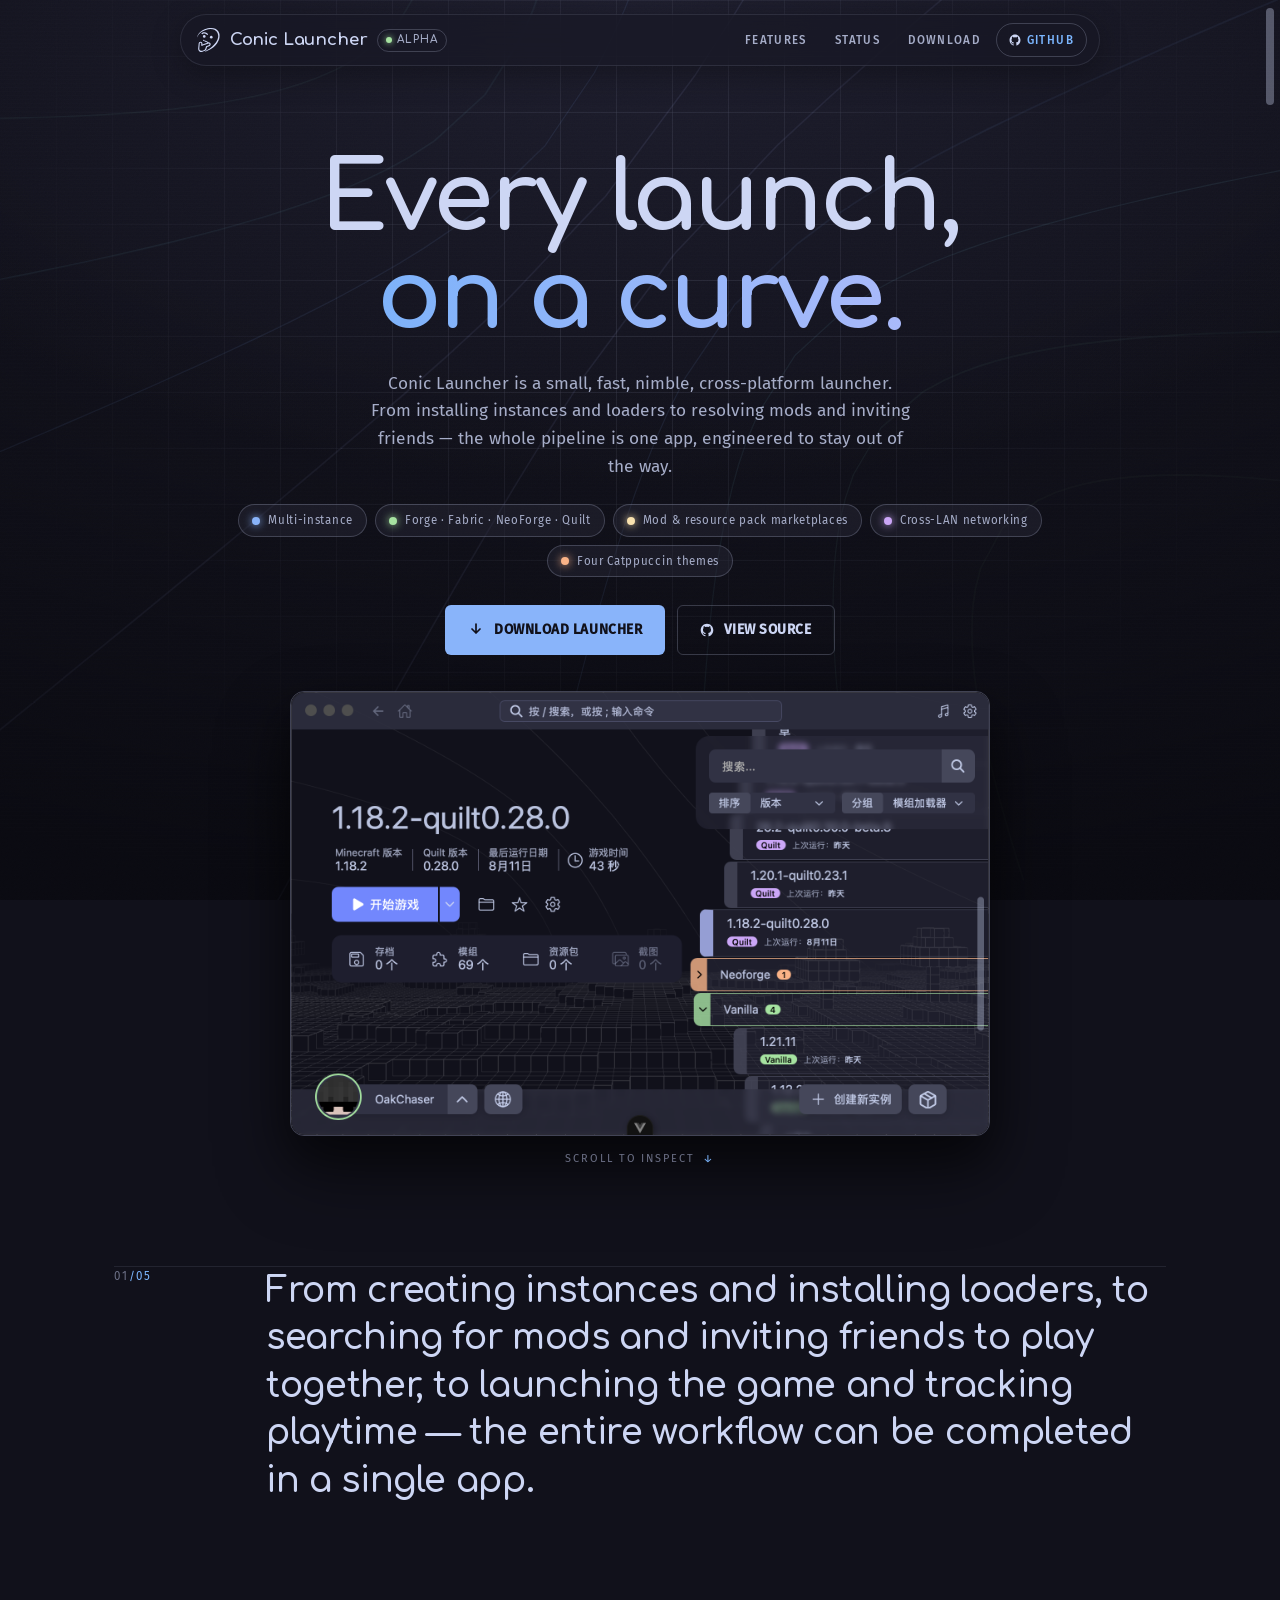
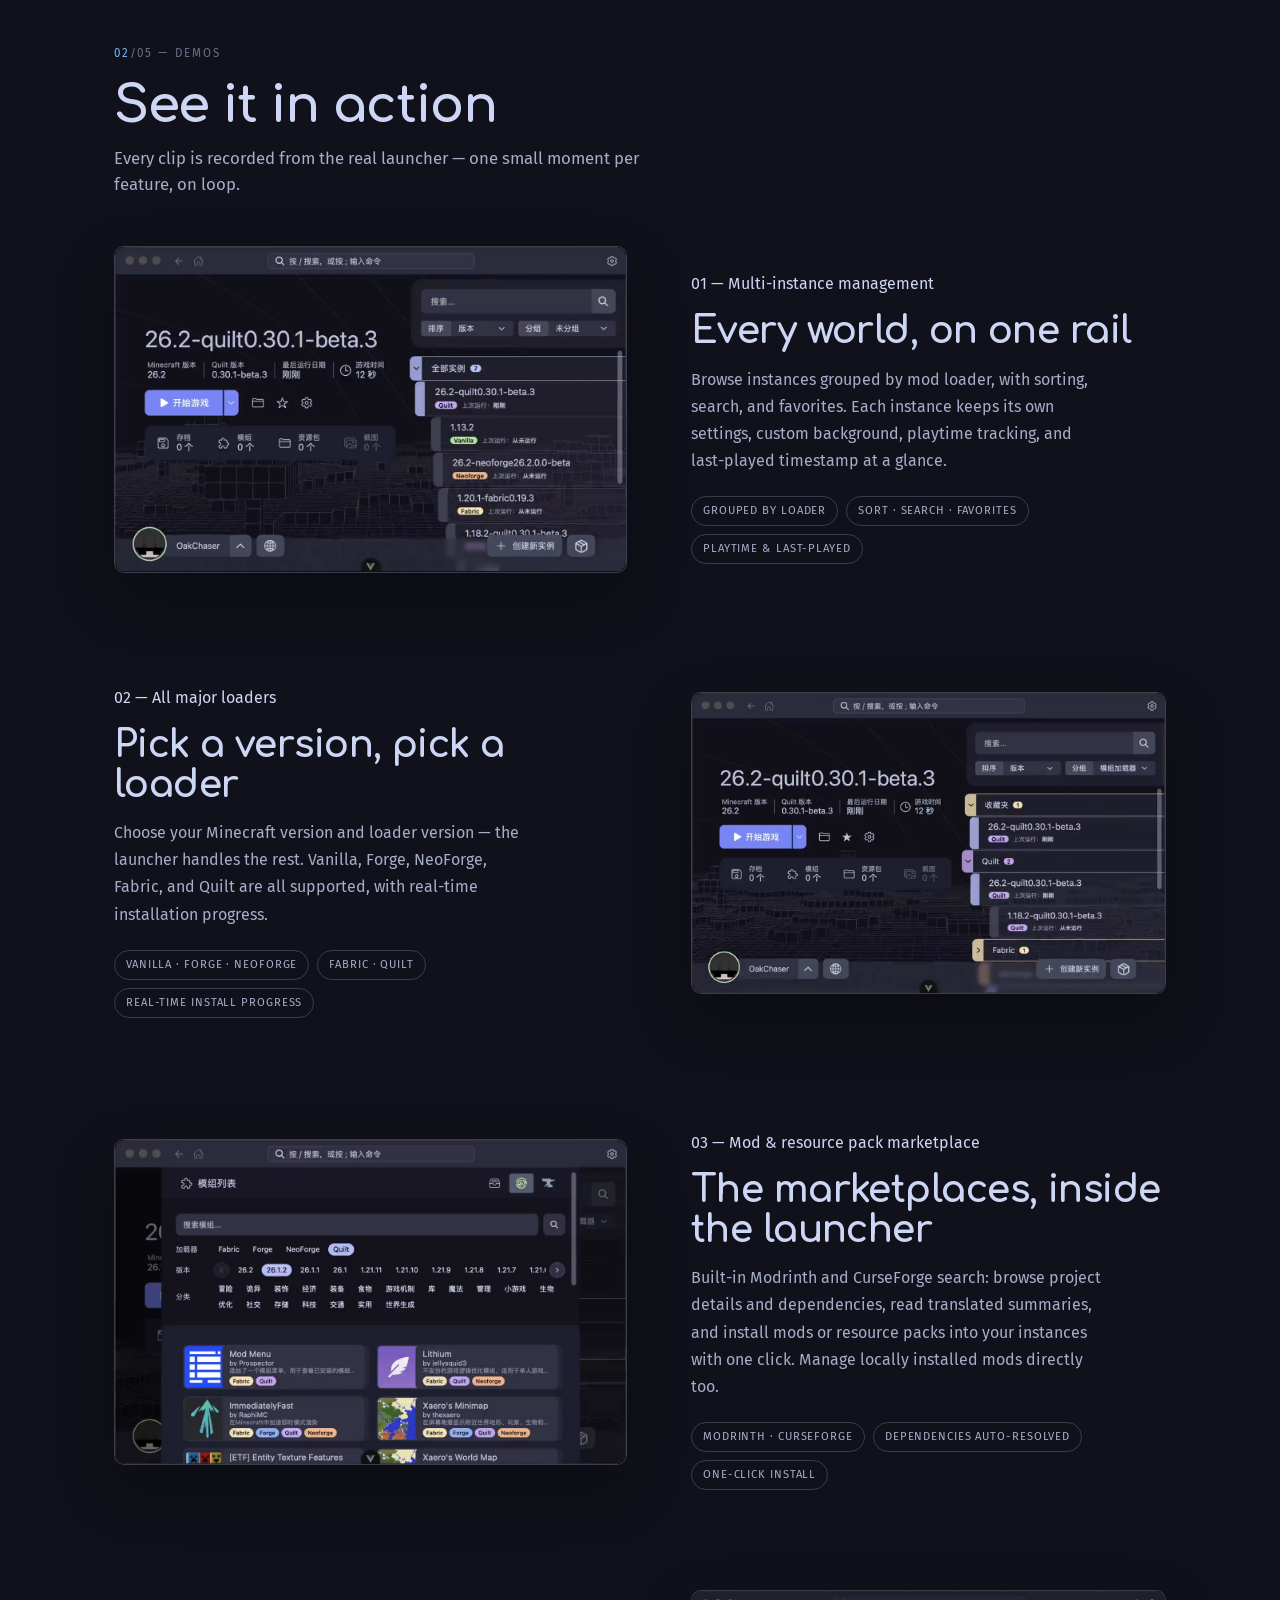
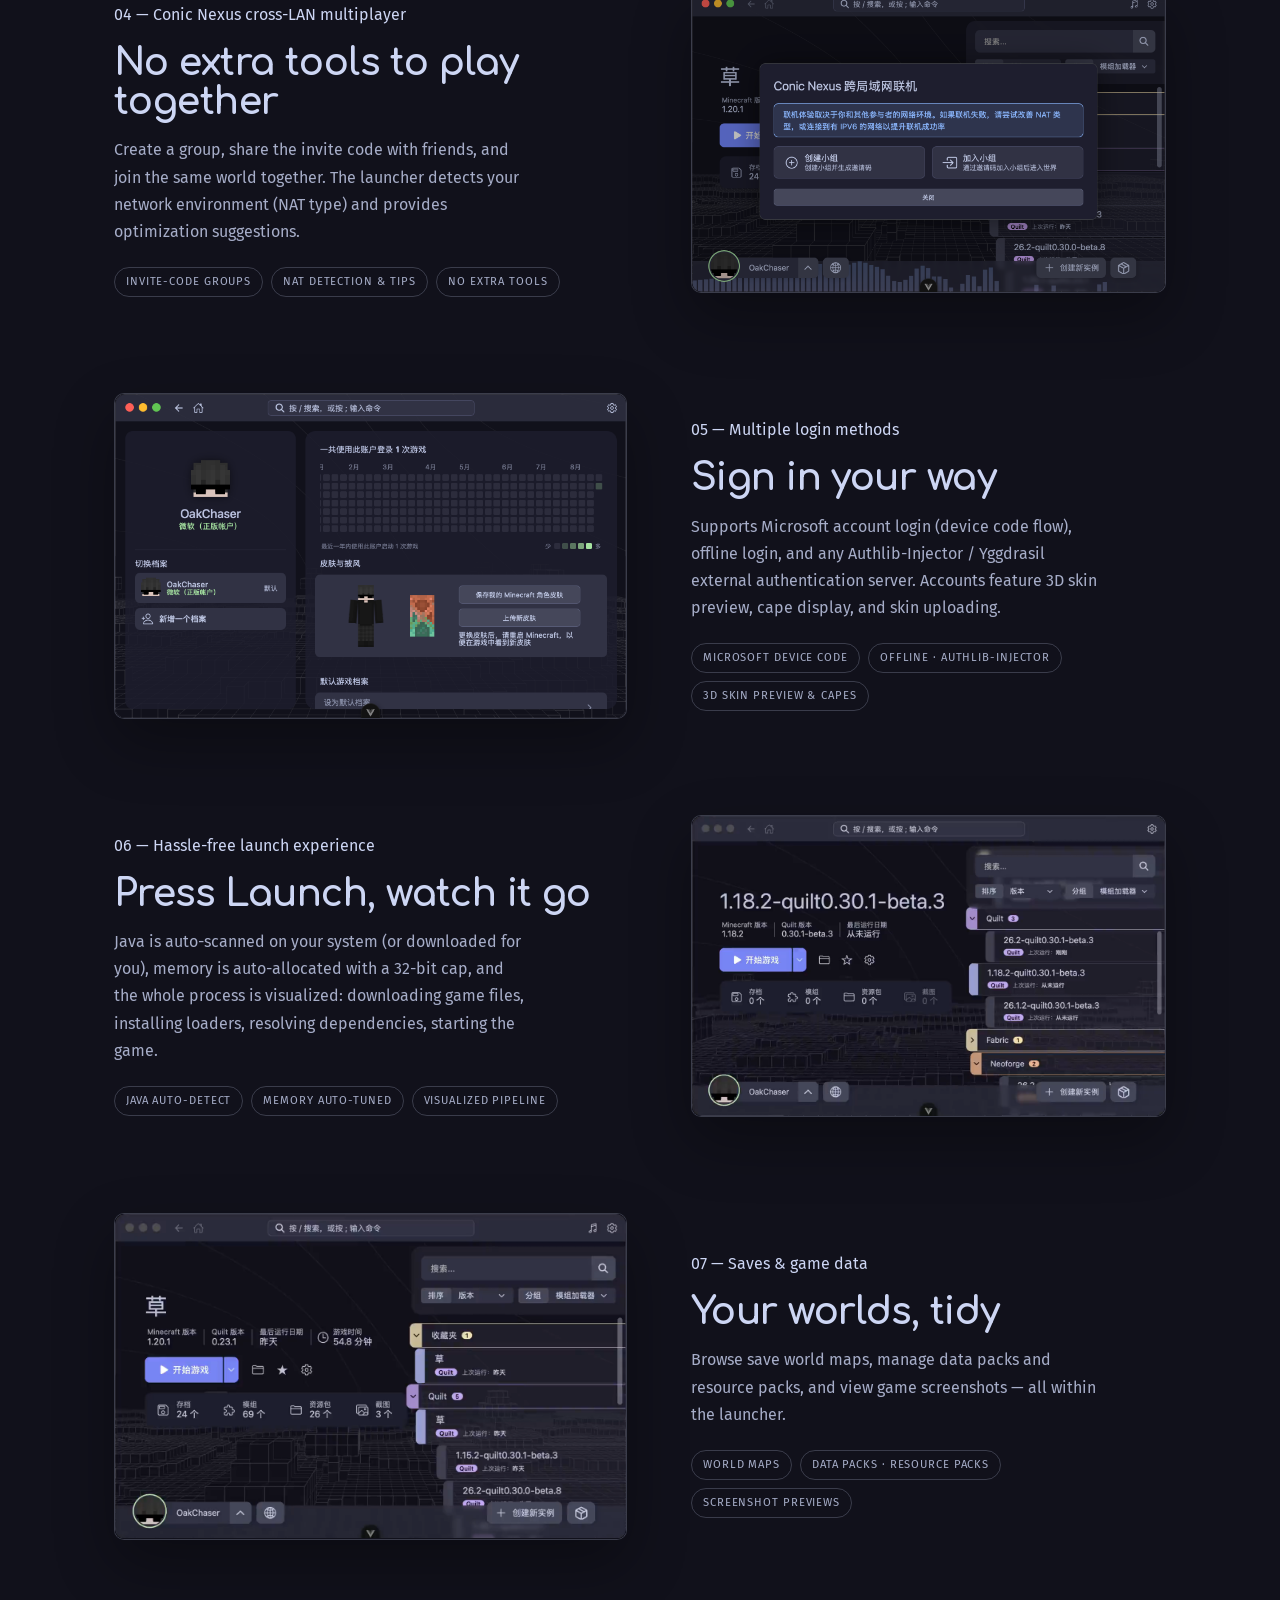
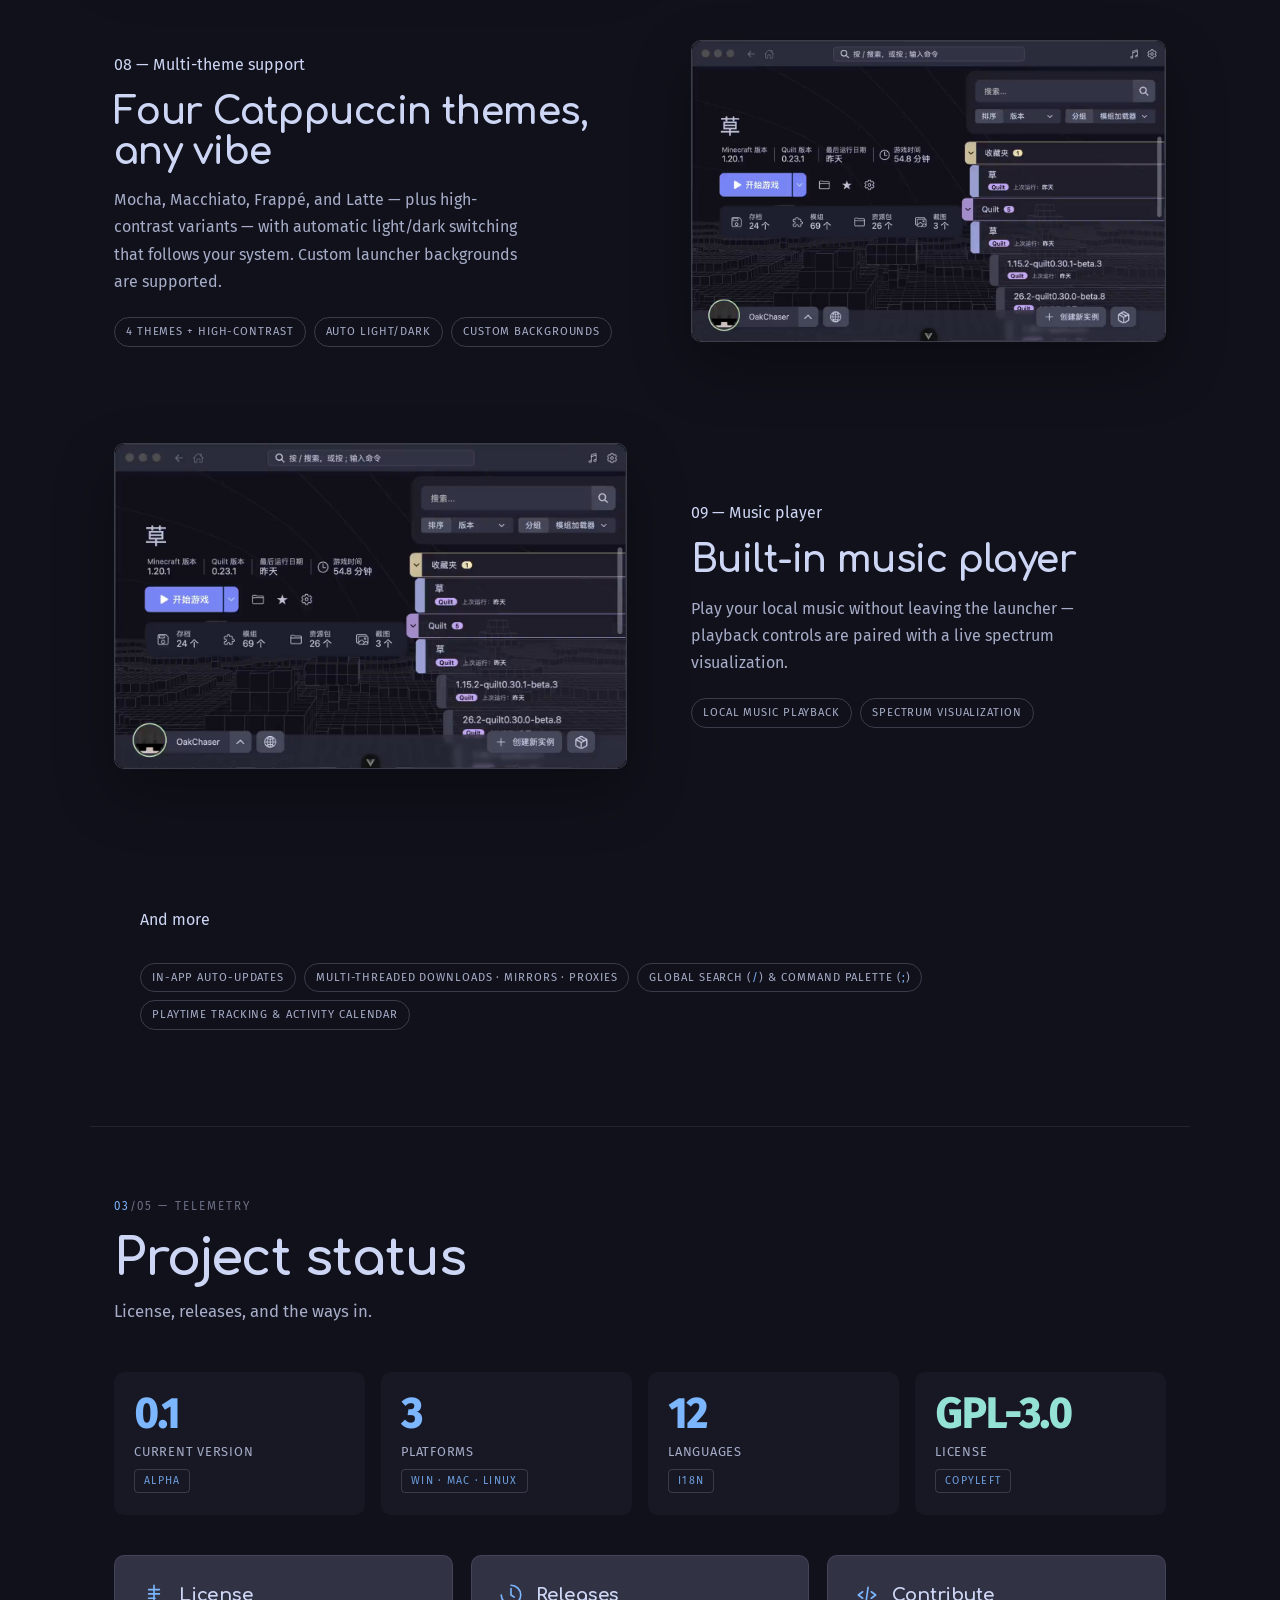
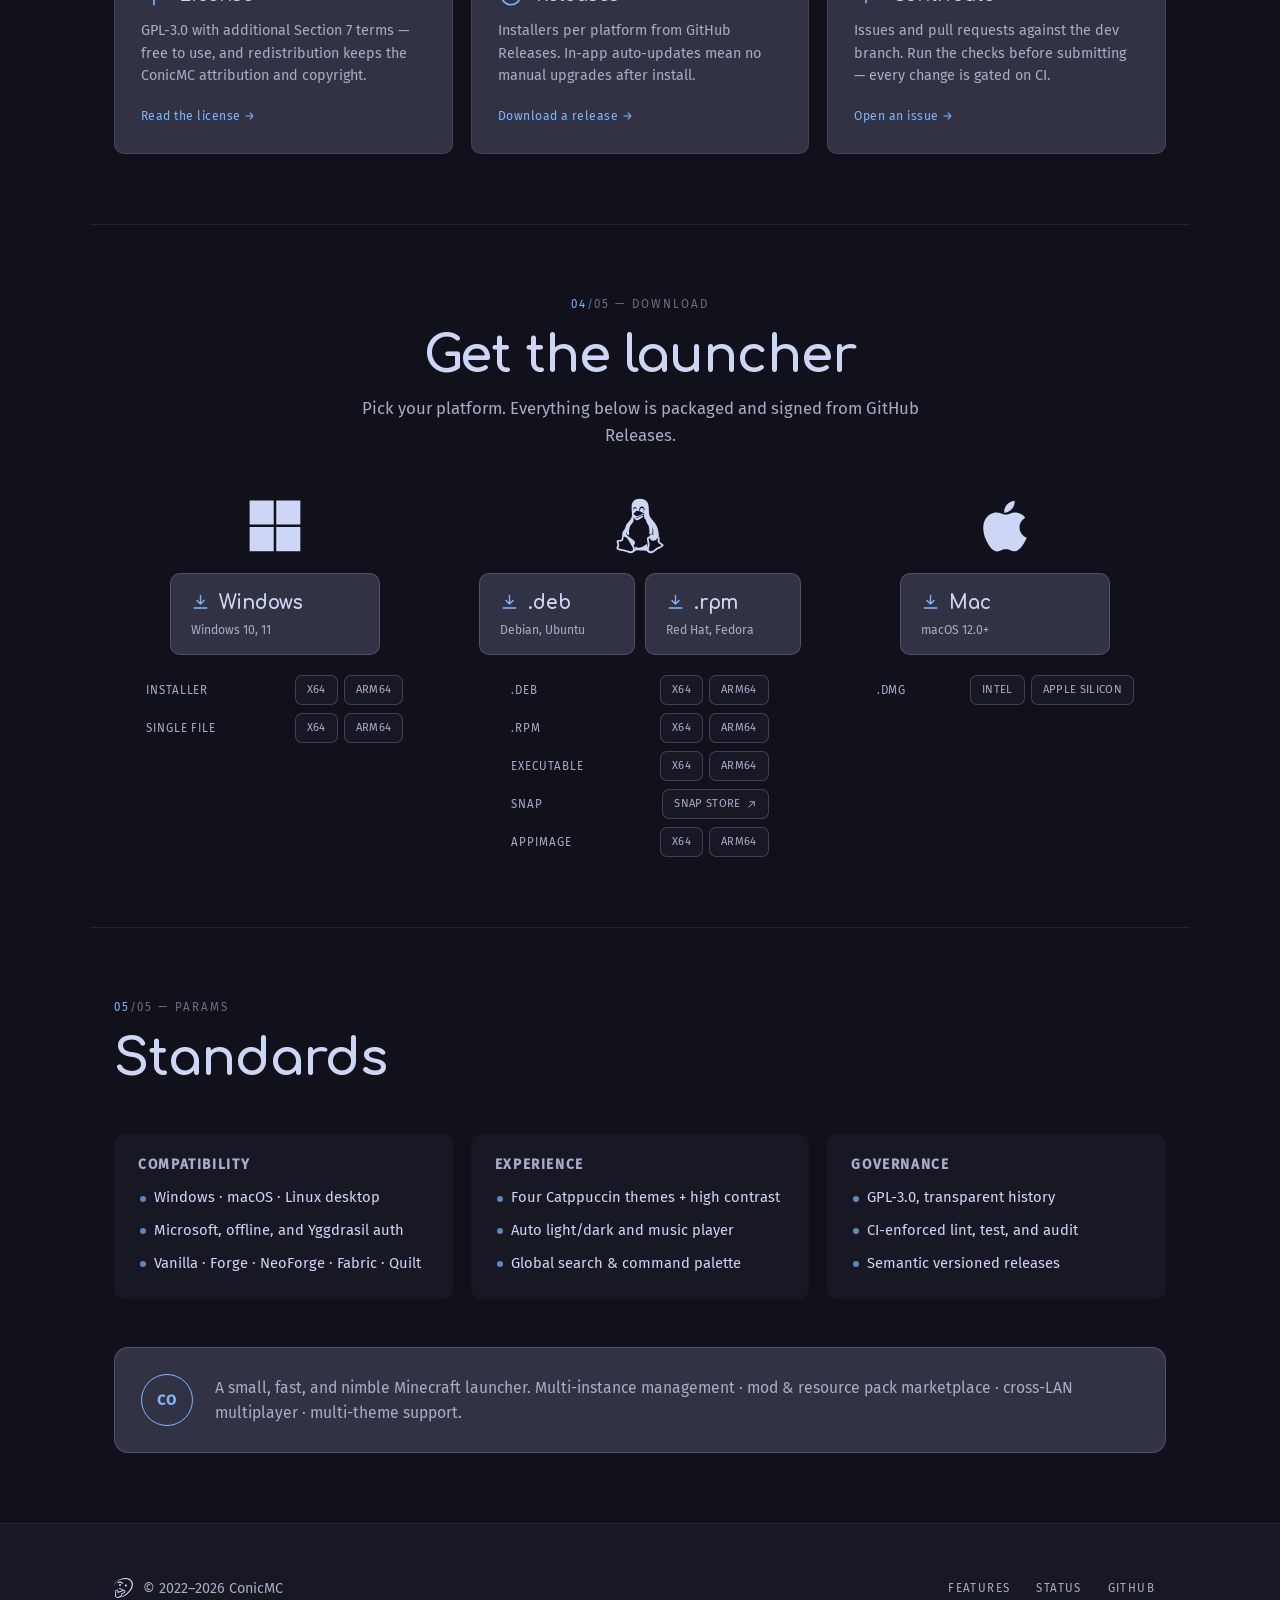
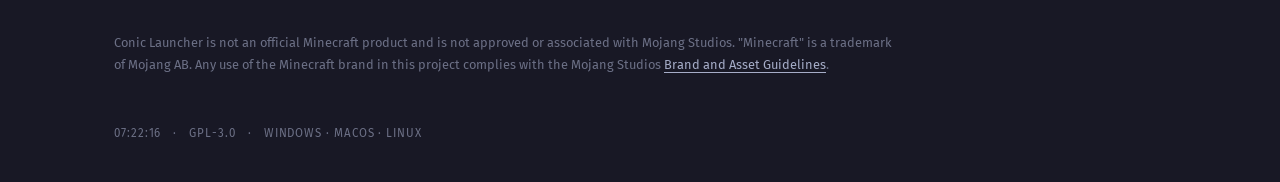
==== index.html @ afd96f7d "feat: mirror launcher releases flat with checksums and redirects - Sync all latest-release assets (i" ====
<!DOCTYPE html>
<html lang="en">
<head>
  <meta charset="UTF-8" />
  <meta name="viewport" content="width=device-width, initial-scale=1.0" />
  <title>Conic Launcher — A small, fast, nimble Minecraft launcher</title>
  <meta name="description" content="Conic Launcher is a small, fast, nimble, cross-platform Minecraft launcher. Multi-instance library, built-in mod &amp; resource pack marketplaces, cross-LAN multiplayer, and a zero-drama launch pipeline." />
  <meta name="theme-color" content="#11111b" />
  <meta name="color-scheme" content="dark light" />

  <meta property="og:title" content="Conic Launcher" />
  <meta property="og:description" content="A small, fast, nimble Minecraft launcher. Multi-instance library, mod marketplaces, cross-LAN play." />
  <meta property="og:type" content="website" />

  <link rel="icon" type="image/svg+xml" href="assets/favicon.ico" />

  <!-- Preload below-the-fold critical display font (above the fold) -->
  <link rel="preload" href="fonts/Comfortaa-Latin.woff2" as="font" type="font/woff2" crossorigin />
  <link rel="preload" href="fonts/FiraSans-Regular.woff2" as="font" type="font/woff2" crossorigin />

  <link rel="stylesheet" href="styles.css" />
  <script defer src="assets/vendor/lenis.min.js"></script>
  <script defer src="main.js"></script>
</head>
<body>
  <!-- Custom scrollbar (Lenis, mirrors kindred ScrollView) -->
  <div class="vscrollbar" aria-hidden="true">
    <div class="vscrollbar-thumb"></div>
  </div>

  <a class="skip-link" href="#main">Skip to content</a>

  <!-- Ambient technical backdrop -->
  <div class="backdrop" aria-hidden="true">
    <div class="backdrop-grid"></div>
    <div class="backdrop-scan"></div>
    <svg class="backdrop-hyperbolas" viewBox="0 0 1200 800" preserveAspectRatio="xMidYMid slice" aria-hidden="true">
      <g class="conic conic-1"></g>
      <g class="conic conic-2"></g>
      <g class="conic conic-3"></g>
      <g class="conic conic-4"></g>
      <g class="conic conic-5"></g>
      <g class="conic conic-6"></g>
    </svg>
    <div class="noise"></div>
    <div class="backdrop-vignette"></div>
  </div>

  <!-- Navigation -->
  <header class="site-head reveal">
    <nav class="navbar" aria-label="Primary">
      <a class="brand" href="#top">
<svg class="brand-mark" viewBox="0 0 840.793 886.371" aria-hidden="true"><svg id="_图层_2" data-name="图层 2" xmlns="http://www.w3.org/2000/svg" viewBox="0 0 840.793 886.371">
  <path d="M268.528,872.284c76.345-17.011,286.141-67.728,469.425-303.455,152.996-211.249,89.986-365.471,89.986-365.471,0,0-62.719-265.855-429.162-189.618C50.4,91.095,0,348.307,0,348.307c0,0,64.789-195.439,322.099-278.197,257.309-82.758,372.231,31.441,372.231,31.441,0,0,150.087,110.334,63.353,322.831-115.158,280.677-489.155,447.902-489.155,447.902Z"/>
  <circle cx="526.968" cy="337.312" r="48.264"/>
  <circle cx="268.055" cy="310.623" r="48.264"/>
  <path d="M43.911,772.574c1.057-12.2,14.586-168.306,17.281-200.694,2.4-28.84,25.339-67.28,70.933-67.173,58.794.138,68.05,55.942,68.05,71.943s-.587,31.423-.587,31.423l185.016-65.436s-150.979-67.083-155.772-69.2c-4.798-2.119-11.144-9.841-8.508-20.802,2.339-9.728,15.391-18.219,25.591-13.69,10.2,4.529,210.033,92.289,219.081,96.282s39.127,22.404,39.478,64.16c.272,32.421-13.075,52.452-33.232,61.403-15.201,6.75-73.553,32.366-93.016,40.908-4.054,1.779-7.157,5.19-8.552,9.391l-24.446,73.603c-10.708,37.918-31.552,48.843-50.38,58.777-18.828,9.934-84.685,33.129-101.339,39.088-8.132,2.91-68.621,15.056-110.894-27.796s-38.886-79.987-38.703-82.187ZM101.514,573.417c-.464,5.446-15.946,190.053-15.946,190.053,0,0-3.984,37.72,26.302,62.422,24.924,20.328,61.015,20.517,77.833,14.849,11.872-4.002,57.166-21.691,77.24-29.271,18.563-7.009,33.483-22.54,43.339-54.027,15.422-49.271,23.125-72.15,23.125-72.15,0,0,1.387-10.637,16.65-16.65,15.262-6.012,86.393-37.352,95.012-41.235,13.397-6.036,23.77-20.953,15.026-38.528-4.201-8.444-14.66-24.605-37.85-16.289-16.047,5.754-232.579,83.595-240.914,86.644-13.956,5.107-24.865-1.802-24.652-10.368s1.5-60.409,1.841-72.974c.341-12.565-4.492-29.976-28.208-31.043-19.392-.872-27.746,16.233-28.798,28.566Z"/>
  <path d="M170.513,192.267c4.225-6.063,36.203-36.656,106.2-33.273s114.836,50.914,123.359,59.49c4.206,4.232,9.438,17.014.288,29.458-10.435,14.192-28.696,11.053-35.168,4.631-6.802-6.75-39.529-44.108-86.632-45.992-47.103-1.884-74.533,17.62-81.331,21.353-3.905,2.144-17.229,3.868-24.18-3.768-9.865-10.838-9.961-21.878-2.537-31.9Z"/></svg>
        <span class="brand-word"><b>Conic</b> Launcher</span>
        <span class="brand-state"><i></i>alpha</span>
      </a>
      <div class="nav-links" id="nav-links">
        <a href="#features">Features</a>
        <a href="#status">Status</a>
        <a href="#download">Download</a>
        <a href="https://github.com/conic-apps/launcher" target="_blank" rel="noopener" class="nav-gh"><span class="gh-mark" aria-hidden="true"></span>GitHub</a>
      </div>
      <button class="nav-toggle" aria-label="Open menu" aria-expanded="false" aria-controls="nav-links">
        <span></span><span></span>
      </button>
    </nav>
  </header>

  <main id="main">
    <!-- ============ HERO ============ -->
    <section class="hero" id="top">
      <div class="hero-inner">
        <h1 class="hero-title reveal d2">
          <span class="hero-line">Every launch,</span>
          <span class="hero-line hero-em">on a curve.</span>
        </h1>

        <p class="hero-desc reveal d3">
          Conic Launcher is a small, fast, nimble, cross-platform launcher.
          From installing instances and loaders to resolving mods and inviting
          friends — the whole pipeline is one app, engineered to stay out of
          the way.
        </p>

        <div class="hero-badges reveal d3" aria-label="Capabilities">
          <span class="pill">Multi-instance</span>
          <span class="pill">Forge · Fabric · NeoForge · Quilt</span>
          <span class="pill">Mod &amp; resource pack marketplaces</span>
          <span class="pill">Cross-LAN networking</span>
          <span class="pill">Four Catppuccin themes</span>
        </div>

        <div class="hero-cta reveal d4">
          <a class="btn btn-primary" href="#download">
            <svg viewBox="0 0 16 16" aria-hidden="true"><path d="M8 2v9m0 0 4-4m-4 4L4 7" fill="none" stroke="currentColor" stroke-width="1.7" stroke-linecap="round" stroke-linejoin="round"/></svg>
            Download Launcher
          </a>
          <a class="btn btn-secondary" href="https://github.com/conic-apps/launcher" target="_blank" rel="noopener">
            <span class="gh-mark" aria-hidden="true"></span>
            View Source
          </a>
        </div>

        <div class="hero-card reveal d4">
          <img class="hero-shot" src="assets/media/themes/mocha.png"
               alt="Conic Launcher homepage — Mocha theme"
               loading="lazy" decoding="async" />
        </div>
        <a class="hero-scroll mono" href="#features">
          Scroll to inspect <span>↓</span>
        </a>
      </div>
    </section>

    <!-- ============ MANIFESTO THESIS ============ -->
    <section class="thesis">
      <div class="rule reveal"></div>
      <div class="thesis-grid">
        <p class="seq mono reveal">01<span>/05</span></p>
        <p class="thesis-text reveal d1">
          From creating instances and installing loaders, to searching for
          mods and inviting friends to play together, to launching the game
          and tracking playtime — the entire workflow can be completed in a
          single app.
        </p>
      </div>
    </section>

    <!-- ============ FEATURES / SHOWCASE ============ -->
    <section class="showcase chapter" id="features">
      <header class="chapter-head reveal">
        <p class="seq mono"><span>02</span>/05 — Demos</p>
        <h2 class="chapter-title">See it in action</h2>
        <p class="chapter-sub">Every clip is recorded from the real launcher — one small moment per feature, on loop.</p>
      </header>

      <div class="demo">
        <div class="demo-media reveal">
          <div class="demo-frame">
            <video src="assets/media/demo/instances.mp4" poster="assets/media/demo/instances-poster.png" muted loop playsinline autoplay preload="none" tabindex="-1"></video>
          </div>
        </div>
        <div class="demo-copy reveal d1">
          <p class="card-seq mono">01 — Multi-instance management</p>
          <h3>Every world, on one rail</h3>
          <p>Browse instances grouped by mod loader, with sorting, search, and favorites. Each instance keeps its own settings, custom background, playtime tracking, and last-played timestamp at a glance.</p>
          <ul class="demo-chips">
            <li>Grouped by loader</li>
            <li>Sort · Search · Favorites</li>
            <li>Playtime &amp; last-played</li>
          </ul>
        </div>
      </div>

      <div class="demo flip">
        <div class="demo-media reveal">
          <div class="demo-frame">
            <video src="assets/media/demo/loaders.mp4" poster="assets/media/demo/loaders-poster.png" muted loop playsinline autoplay preload="none" tabindex="-1"></video>
          </div>
        </div>
        <div class="demo-copy reveal d1">
          <p class="card-seq mono">02 — All major loaders</p>
          <h3>Pick a version, pick a loader</h3>
          <p>Choose your Minecraft version and loader version — the launcher handles the rest. Vanilla, Forge, NeoForge, Fabric, and Quilt are all supported, with real-time installation progress.</p>
          <ul class="demo-chips">
            <li>Vanilla · Forge · NeoForge</li>
            <li>Fabric · Quilt</li>
            <li>Real-time install progress</li>
          </ul>
        </div>
      </div>

      <div class="demo">
        <div class="demo-media reveal">
          <div class="demo-frame">
            <video src="assets/media/demo/marketplace.mp4" poster="assets/media/demo/marketplace-poster.png" muted loop playsinline autoplay preload="none" tabindex="-1"></video>
          </div>
        </div>
        <div class="demo-copy reveal d1">
          <p class="card-seq mono">03 — Mod &amp; resource pack marketplace</p>
          <h3>The marketplaces, inside the launcher</h3>
          <p>Built-in Modrinth and CurseForge search: browse project details and dependencies, read translated summaries, and install mods or resource packs into your instances with one click. Manage locally installed mods directly too.</p>
          <ul class="demo-chips">
            <li>Modrinth · CurseForge</li>
            <li>Dependencies auto-resolved</li>
            <li>One-click install</li>
          </ul>
        </div>
      </div>

      <div class="demo flip">
        <div class="demo-media reveal">
          <div class="demo-frame">
            <img class="demo-shot" src="assets/media/demo/nexus.png" alt="Conic Nexus — cross-LAN multiplayer with invite codes and NAT detection" width="840" height="533" loading="lazy" decoding="async" />
          </div>
        </div>
        <div class="demo-copy reveal d1">
          <p class="card-seq mono">04 — Conic Nexus cross-LAN multiplayer</p>
          <h3>No extra tools to play together</h3>
          <p>Create a group, share the invite code with friends, and join the same world together. The launcher detects your network environment (NAT type) and provides optimization suggestions.</p>
          <ul class="demo-chips">
            <li>Invite-code groups</li>
            <li>NAT detection &amp; tips</li>
            <li>No extra tools</li>
          </ul>
        </div>
      </div>

      <div class="demo">
        <div class="demo-media reveal">
          <div class="demo-frame">
            <img class="demo-shot" src="assets/media/demo/accounts.png" alt="Multiple login methods — Microsoft, offline, and Authlib-injector with 3D skin preview" width="840" height="533" loading="lazy" decoding="async" />
          </div>
        </div>
        <div class="demo-copy reveal d1">
          <p class="card-seq mono">05 — Multiple login methods</p>
          <h3>Sign in your way</h3>
          <p>Supports Microsoft account login (device code flow), offline login, and any Authlib-Injector / Yggdrasil external authentication server. Accounts feature 3D skin preview, cape display, and skin uploading.</p>
          <ul class="demo-chips">
            <li>Microsoft device code</li>
            <li>Offline · Authlib-Injector</li>
            <li>3D skin preview &amp; capes</li>
          </ul>
        </div>
      </div>

      <div class="demo flip">
        <div class="demo-media reveal">
          <div class="demo-frame">
            <video src="assets/media/demo/launch.mp4" poster="assets/media/demo/launch-poster.png" muted loop playsinline autoplay preload="none" tabindex="-1"></video>
          </div>
        </div>
        <div class="demo-copy reveal d1">
          <p class="card-seq mono">06 — Hassle-free launch experience</p>
          <h3>Press Launch, watch it go</h3>
          <p>Java is auto-scanned on your system (or downloaded for you), memory is auto-allocated with a 32-bit cap, and the whole process is visualized: downloading game files, installing loaders, resolving dependencies, starting the game.</p>
          <ul class="demo-chips">
            <li>Java auto-detect</li>
            <li>Memory auto-tuned</li>
            <li>Visualized pipeline</li>
          </ul>
        </div>
      </div>

      <div class="demo">
        <div class="demo-media reveal">
          <div class="demo-frame">
            <video src="assets/media/demo/saves.mp4" poster="assets/media/demo/saves-poster.png" muted loop playsinline autoplay preload="none" tabindex="-1"></video>
          </div>
        </div>
        <div class="demo-copy reveal d1">
          <p class="card-seq mono">07 — Saves &amp; game data</p>
          <h3>Your worlds, tidy</h3>
          <p>Browse save world maps, manage data packs and resource packs, and view game screenshots — all within the launcher.</p>
          <ul class="demo-chips">
            <li>World maps</li>
            <li>Data packs · resource packs</li>
            <li>Screenshot previews</li>
          </ul>
        </div>
      </div>

      <div class="demo flip">
        <div class="demo-media reveal">
          <div class="demo-frame">
            <video src="assets/media/demo/themes.mp4" poster="assets/media/demo/themes-poster.png" muted loop playsinline autoplay preload="none" tabindex="-1"></video>
          </div>
        </div>
        <div class="demo-copy reveal d1">
          <p class="card-seq mono">08 — Multi-theme support</p>
          <h3>Four Catppuccin themes, any vibe</h3>
          <p>Mocha, Macchiato, Frappé, and Latte — plus high-contrast variants — with automatic light/dark switching that follows your system. Custom launcher backgrounds are supported.</p>
          <ul class="demo-chips">
            <li>4 themes + high-contrast</li>
            <li>Auto light/dark</li>
            <li>Custom backgrounds</li>
          </ul>
        </div>
      </div>

      <div class="demo">
        <div class="demo-media reveal">
          <div class="demo-frame">
            <video src="assets/media/demo/music.mp4" poster="assets/media/demo/music-poster.png" muted loop playsinline autoplay preload="none" tabindex="-1"></video>
          </div>
        </div>
        <div class="demo-copy reveal d1">
          <p class="card-seq mono">09 — Music player</p>
          <h3>Built-in music player</h3>
          <p>Play your local music without leaving the launcher — playback controls are paired with a live spectrum visualization.</p>
          <ul class="demo-chips">
            <li>Local music playback</li>
            <li>Spectrum visualization</li>
          </ul>
        </div>
      </div>

      <div class="demo-more reveal">
        <p class="card-seq mono">And more</p>
        <ul class="demo-chips">
          <li>In-app auto-updates</li>
          <li>Multi-threaded downloads · mirrors · proxies</li>
          <li>Global search (<code>/</code>) &amp; command palette (<code>;</code>)</li>
          <li>Playtime tracking &amp; activity calendar</li>
        </ul>
      </div>
    </section>

    <!-- ============ PROJECT STATUS ============ -->
    <section class="status chapter" id="status">
      <header class="chapter-head reveal">
        <p class="seq mono"><span>03</span>/05 — Telemetry</p>
        <h2 class="chapter-title">Project status</h2>
        <p class="chapter-sub">License, releases, and the ways in.</p>
      </header>

      <div class="metric-row reveal">
        <div class="metric">
          <span class="metric-num mono" data-count="0.1" data-decimals="1">0.0</span>
          <span class="metric-label">current version</span>
          <span class="tag">alpha</span>
        </div>
        <div class="metric">
          <span class="metric-num mono" data-count="3">0</span>
          <span class="metric-label">platforms</span>
          <span class="tag">win · mac · linux</span>
        </div>
        <div class="metric">
          <span class="metric-num mono" data-count="12">0</span>
          <span class="metric-label">languages</span>
          <span class="tag">i18n</span>
        </div>
        <div class="metric">
          <span class="metric-num mono"><span class="gpl">GPL-3.0</span></span>
          <span class="metric-label">license</span>
          <span class="tag">copyleft</span>
        </div>
      </div>

      <div class="status-grid">
        <article class="status-card reveal">
          <div class="card-top">
            <svg class="icon" viewBox="0 0 24 24" aria-hidden="true">
              <path d="M12 3v18M7 7h10M7 11h10M7 15h6" fill="none" stroke="currentColor" stroke-width="1.5" stroke-linecap="round"/>
            </svg>
            <h3>License</h3>
          </div>
          <p>GPL-3.0 with additional Section 7 terms — free to use, and redistribution keeps the ConicMC attribution and copyright.</p>
          <a class="text-link" href="https://github.com/conic-apps/launcher/blob/dev/LICENSE" target="_blank" rel="noopener">Read the license <span>→</span></a>
        </article>

        <article class="status-card reveal">
          <div class="card-top">
            <svg class="icon" viewBox="0 0 24 24" aria-hidden="true">
              <path d="M3 12a9 9 0 1 0 9-9" fill="none" stroke="currentColor" stroke-width="1.5" stroke-linecap="round"/>
              <path d="M12 6v6l3 2" fill="none" stroke="currentColor" stroke-width="1.5" stroke-linecap="round"/>
            </svg>
            <h3>Releases</h3>
          </div>
          <p>Installers per platform from GitHub Releases. In-app auto-updates mean no manual upgrades after install.</p>
          <a class="text-link" href="https://github.com/conic-apps/launcher/releases" target="_blank" rel="noopener">Download a release <span>→</span></a>
        </article>

        <article class="status-card reveal">
          <div class="card-top">
            <svg class="icon" viewBox="0 0 24 24" aria-hidden="true">
              <path d="M8 9l-4 3 4 3M16 9l4 3-4 3M13 5l-2 14" fill="none" stroke="currentColor" stroke-width="1.5" stroke-linecap="round" stroke-linejoin="round"/>
            </svg>
            <h3>Contribute</h3>
          </div>
          <p>Issues and pull requests against the <code>dev</code> branch. Run the checks before submitting — every change is gated on CI.</p>
          <a class="text-link" href="https://github.com/conic-apps/launcher/issues" target="_blank" rel="noopener">Open an issue <span>→</span></a>
        </article>
      </div>
    </section>

    <!-- ============ DOWNLOAD ============ -->
    <section class="download chapter" id="download">
      <header class="chapter-head chapter-head-center reveal">
        <p class="seq mono"><span>04</span>/05 — Download</p>
        <h2 class="chapter-title">Get the launcher</h2>
        <p class="chapter-sub">Pick your platform. Everything below is packaged and signed from GitHub Releases.</p>
      </header>

      <div class="download-grid reveal">

        <!-- Windows -->
        <div class="dl-col">
          <div class="dl-icon dl-icon--microsoft" aria-hidden="true">
            <img src="assets/download/logo-microsoft.svg" alt="" width="512" height="512" loading="lazy" decoding="async" />
          </div>
          <a class="dl-big dl-big-windows" href="https://dl.conicmc.app/latest?os=windows&arch=x64&kind=setup" target="_blank" rel="noopener">
            <span class="dl-big-l1">
              <svg viewBox="0 0 24 24" aria-hidden="true"><path d="M12 3v11m0 0 4.5-4.5M12 14 7.5 9.5M4 19h16" fill="none" stroke="currentColor" stroke-width="1.7" stroke-linecap="round" stroke-linejoin="round"/></svg>
              Windows
            </span>
            <span class="dl-big-l2">Windows 10, 11</span>
          </a>
          <div class="dl-rows">
            <div class="dl-row"><span>Installer</span><span class="dl-chips">
              <a class="dl-chip" href="https://dl.conicmc.app/latest?os=windows&arch=x64&kind=setup" target="_blank" rel="noopener">x64</a>
              <a class="dl-chip" href="https://dl.conicmc.app/latest?os=windows&arch=arm64&kind=setup" target="_blank" rel="noopener">Arm64</a>
            </span></div>
            <div class="dl-row"><span>Single File</span><span class="dl-chips">
              <a class="dl-chip" href="https://dl.conicmc.app/latest?os=windows&arch=x64&kind=portable" target="_blank" rel="noopener">x64</a>
              <a class="dl-chip" href="https://dl.conicmc.app/latest?os=windows&arch=arm64&kind=portable" target="_blank" rel="noopener">Arm64</a>
            </span></div>
          </div>
        </div>

        <!-- Linux -->
        <div class="dl-col">
          <div class="dl-icon dl-icon--tux" aria-hidden="true">
            <img src="assets/download/logo-tux.svg" alt="" width="512" height="512" loading="lazy" decoding="async" />
          </div>
          <div class="dl-big-row">
            <a class="dl-big dl-big-linux" href="https://dl.conicmc.app/latest?os=linux&arch=x64&kind=deb" target="_blank" rel="noopener">
              <span class="dl-big-l1">
                <svg viewBox="0 0 24 24" aria-hidden="true"><path d="M12 3v11m0 0 4.5-4.5M12 14 7.5 9.5M4 19h16" fill="none" stroke="currentColor" stroke-width="1.7" stroke-linecap="round" stroke-linejoin="round"/></svg>
                .deb
              </span>
              <span class="dl-big-l2">Debian, Ubuntu</span>
            </a>
            <a class="dl-big dl-big-linux" href="https://dl.conicmc.app/latest?os=linux&arch=x64&kind=rpm" target="_blank" rel="noopener">
              <span class="dl-big-l1">
                <svg viewBox="0 0 24 24" aria-hidden="true"><path d="M12 3v11m0 0 4.5-4.5M12 14 7.5 9.5M4 19h16" fill="none" stroke="currentColor" stroke-width="1.7" stroke-linecap="round" stroke-linejoin="round"/></svg>
                .rpm
              </span>
              <span class="dl-big-l2">Red Hat, Fedora</span>
            </a>
          </div>
          <div class="dl-rows">
            <div class="dl-row"><span>.deb</span><span class="dl-chips">
              <a class="dl-chip" href="https://dl.conicmc.app/latest?os=linux&arch=x64&kind=deb" target="_blank" rel="noopener">x64</a>
              <a class="dl-chip" href="https://dl.conicmc.app/latest?os=linux&arch=arm64&kind=deb" target="_blank" rel="noopener">Arm64</a>
            </span></div>
            <div class="dl-row"><span>.rpm</span><span class="dl-chips">
              <a class="dl-chip" href="https://dl.conicmc.app/latest?os=linux&arch=x64&kind=rpm" target="_blank" rel="noopener">x64</a>
              <a class="dl-chip" href="https://dl.conicmc.app/latest?os=linux&arch=arm64&kind=rpm" target="_blank" rel="noopener">Arm64</a>
            </span></div>
            <div class="dl-row"><span>executable</span><span class="dl-chips">
              <a class="dl-chip" href="https://dl.conicmc.app/latest?os=linux&arch=x64&kind=appimage" target="_blank" rel="noopener">x64</a>
              <a class="dl-chip" href="https://dl.conicmc.app/latest?os=linux&arch=arm64&kind=appimage" target="_blank" rel="noopener">Arm64</a>
            </span></div>
            <div class="dl-row"><span>Snap</span><span class="dl-chips">
              <a class="dl-chip" href="https://snapcraft.io/" target="_blank" rel="noopener">Snap store
                <svg viewBox="0 0 16 16" aria-hidden="true"><path d="M4 12 12 4M6 4h6v6" fill="none" stroke="currentColor" stroke-width="1.4" stroke-linecap="round"/></svg>
              </a>
            </span></div>
            <div class="dl-row"><span>AppImage</span><span class="dl-chips">
              <a class="dl-chip" href="https://dl.conicmc.app/latest?os=linux&arch=x64&kind=appimage" target="_blank" rel="noopener">x64</a>
              <a class="dl-chip" href="https://dl.conicmc.app/latest?os=linux&arch=arm64&kind=appimage" target="_blank" rel="noopener">Arm64</a>
            </span></div>
          </div>
        </div>

        <!-- macOS -->
        <div class="dl-col">
          <div class="dl-icon dl-icon--apple" aria-hidden="true">
            <img src="assets/download/logo-apple.svg" alt="" width="512" height="512" loading="lazy" decoding="async" />
          </div>
          <a class="dl-big dl-big-mac" href="https://dl.conicmc.app/latest?os=macos&arch=x64&kind=dmg" target="_blank" rel="noopener">
            <span class="dl-big-l1">
              <svg viewBox="0 0 24 24" aria-hidden="true"><path d="M12 3v11m0 0 4.5-4.5M12 14 7.5 9.5M4 19h16" fill="none" stroke="currentColor" stroke-width="1.7" stroke-linecap="round" stroke-linejoin="round"/></svg>
              Mac
            </span>
            <span class="dl-big-l2">macOS 12.0+</span>
          </a>
          <div class="dl-rows">
            <div class="dl-row"><span>.dmg</span><span class="dl-chips">
              <a class="dl-chip" href="https://dl.conicmc.app/latest?os=macos&arch=x64&kind=dmg" target="_blank" rel="noopener">Intel</a>
              <a class="dl-chip" href="https://dl.conicmc.app/latest?os=macos&arch=arm64&kind=dmg" target="_blank" rel="noopener">Apple Silicon</a>
            </span></div>
          </div>
        </div>

      </div>
    </section>

    <!-- ============ ETHICS / NOTICE ============ -->
    <section class="notice chapter" id="notice">
      <header class="chapter-head reveal">
        <p class="seq mono"><span>05</span>/05 — Params</p>
        <h2 class="chapter-title">Standards</h2>
      </header>
      <div class="notice-grid reveal">
        <div class="notice-block">
          <h3>Compatibility</h3>
          <ul>
            <li>Windows · macOS · Linux desktop</li>
            <li>Microsoft, offline, and Yggdrasil auth</li>
            <li>Vanilla · Forge · NeoForge · Fabric · Quilt</li>
          </ul>
        </div>
        <div class="notice-block">
          <h3>Experience</h3>
          <ul>
            <li>Four Catppuccin themes + high contrast</li>
            <li>Auto light/dark and music player</li>
            <li>Global search &amp; command palette</li>
          </ul>
        </div>
        <div class="notice-block">
          <h3>Governance</h3>
          <ul>
            <li>GPL-3.0, transparent history</li>
            <li>CI-enforced lint, test, and audit</li>
            <li>Semantic versioned releases</li>
          </ul>
        </div>
      </div>
      <div class="not-a-resume reveal">
        <div class="n-mark mono">CO</div>
        <p>A small, fast, and nimble Minecraft launcher. Multi-instance management · mod &amp; resource pack marketplace · cross-LAN multiplayer · multi-theme support.</p>
      </div>
    </section>
  </main>

  <!-- ============ FOOTER ============ -->
  <footer class="footer">
    <div class="footer-inner">
      <div class="footer-top">
        <div class="footer-brand">
<svg class="brand-mark" viewBox="0 0 840.793 886.371" aria-hidden="true"><svg id="_图层_2" data-name="图层 2" xmlns="http://www.w3.org/2000/svg" viewBox="0 0 840.793 886.371">
  <path d="M268.528,872.284c76.345-17.011,286.141-67.728,469.425-303.455,152.996-211.249,89.986-365.471,89.986-365.471,0,0-62.719-265.855-429.162-189.618C50.4,91.095,0,348.307,0,348.307c0,0,64.789-195.439,322.099-278.197,257.309-82.758,372.231,31.441,372.231,31.441,0,0,150.087,110.334,63.353,322.831-115.158,280.677-489.155,447.902-489.155,447.902Z"/>
  <circle cx="526.968" cy="337.312" r="48.264"/>
  <circle cx="268.055" cy="310.623" r="48.264"/>
  <path d="M43.911,772.574c1.057-12.2,14.586-168.306,17.281-200.694,2.4-28.84,25.339-67.28,70.933-67.173,58.794.138,68.05,55.942,68.05,71.943s-.587,31.423-.587,31.423l185.016-65.436s-150.979-67.083-155.772-69.2c-4.798-2.119-11.144-9.841-8.508-20.802,2.339-9.728,15.391-18.219,25.591-13.69,10.2,4.529,210.033,92.289,219.081,96.282s39.127,22.404,39.478,64.16c.272,32.421-13.075,52.452-33.232,61.403-15.201,6.75-73.553,32.366-93.016,40.908-4.054,1.779-7.157,5.19-8.552,9.391l-24.446,73.603c-10.708,37.918-31.552,48.843-50.38,58.777-18.828,9.934-84.685,33.129-101.339,39.088-8.132,2.91-68.621,15.056-110.894-27.796s-38.886-79.987-38.703-82.187ZM101.514,573.417c-.464,5.446-15.946,190.053-15.946,190.053,0,0-3.984,37.72,26.302,62.422,24.924,20.328,61.015,20.517,77.833,14.849,11.872-4.002,57.166-21.691,77.24-29.271,18.563-7.009,33.483-22.54,43.339-54.027,15.422-49.271,23.125-72.15,23.125-72.15,0,0,1.387-10.637,16.65-16.65,15.262-6.012,86.393-37.352,95.012-41.235,13.397-6.036,23.77-20.953,15.026-38.528-4.201-8.444-14.66-24.605-37.85-16.289-16.047,5.754-232.579,83.595-240.914,86.644-13.956,5.107-24.865-1.802-24.652-10.368s1.5-60.409,1.841-72.974c.341-12.565-4.492-29.976-28.208-31.043-19.392-.872-27.746,16.233-28.798,28.566Z"/>
  <path d="M170.513,192.267c4.225-6.063,36.203-36.656,106.2-33.273s114.836,50.914,123.359,59.49c4.206,4.232,9.438,17.014.288,29.458-10.435,14.192-28.696,11.053-35.168,4.631-6.802-6.75-39.529-44.108-86.632-45.992-47.103-1.884-74.533,17.62-81.331,21.353-3.905,2.144-17.229,3.868-24.18-3.768-9.865-10.838-9.961-21.878-2.537-31.9Z"/></svg>
          <span>© 2022–2026 ConicMC</span>
        </div>
        <nav class="footer-links" aria-label="Footer">
          <a href="#features">Features</a>
          <a href="#status">Status</a>
          <a href="https://github.com/conic-apps/launcher" target="_blank" rel="noopener">GitHub</a>
        </nav>
      </div>
      <p class="footer-legal">
        Conic Launcher is not an official Minecraft product and is not approved or associated with Mojang Studios. "Minecraft" is a trademark of Mojang AB. Any use of the Minecraft brand in this project complies with the Mojang Studios <a href="https://www.minecraft.net/en-us/usage-guidelines" target="_blank" rel="noopener">Brand and Asset Guidelines</a>.
      </p>
      <div class="footer-meta mono">
        <span id="clock">--:--:--</span>
        <span>·</span>
        <span>GPL-3.0</span>
        <span>·</span>
        <span>Windows · macOS · Linux</span>
      </div>
    </div>
  </footer>
</body>
</html>
---- styles.css ----
/* ==========================================================================
   Conic Launcher — website stylesheet
   Design system · Catppuccin Mocha · HDR-aware · self-hosted type
   ========================================================================== */

/* -------------------------------------------------------------------------
   Fonts (self-hosted WOFF2)
   ------------------------------------------------------------------------- */
@font-face {
  font-family: "Comfortaa";
  src: url("fonts/Comfortaa-Latin.woff2") format("woff2");
  font-weight: 400 800;
  font-style: normal;
  font-display: swap;
}

@font-face {
  font-family: "Fira Sans";
  src: url("fonts/FiraSans-Regular.woff2") format("woff2");
  font-weight: 400;
  font-style: normal;
  font-display: swap;
}

@font-face {
  font-family: "Fira Sans";
  src: url("fonts/FiraSans-Medium.woff2") format("woff2");
  font-weight: 500;
  font-style: normal;
  font-display: swap;
}

/* -------------------------------------------------------------------------
   Design tokens — dark (Catppuccin Mocha) · sRGB baseline
   ------------------------------------------------------------------------- */
:root {
  /* Mocha palette */
  --ctp-rosewater: #f5e0dc;
  --ctp-flamingo: #f2cdcd;
  --ctp-pink: #f5c2e7;
  --ctp-mauve: #cba6f7;
  --ctp-red: #f38ba8;
  --ctp-maroon: #eba0ac;
  --ctp-peach: #fab387;
  --ctp-yellow: #f9e2af;
  --ctp-green: #a6e3a1;
  --ctp-teal: #94e2d5;
  --ctp-sky: #89dceb;
  --ctp-sapphire: #74c7ec;
  --ctp-blue: #89b4fa;
  --ctp-lavender: #b4befe;

  --ctp-text: #cdd6f4;
  --ctp-subtext1: #bac2de;
  --ctp-subtext0: #a6adc8;
  --ctp-overlay2: #9399b2;
  --ctp-overlay1: #7f849c;
  --ctp-overlay0: #6c7086;
  --ctp-surface2: #585b70;
  --ctp-surface1: #45475a;
  --ctp-surface0: #313244;
  --ctp-base: #1e1e2e;
  --ctp-mantle: #181825;
  --ctp-crust: #11111b;

  /* semantic */
  --bg: var(--ctp-crust);
  --bg-elev: var(--ctp-base);
  --surface: var(--ctp-mantle);
  --surface-2: var(--ctp-surface0);
  --surface-3: var(--ctp-surface1);
  --border: 1px solid rgba(147, 153, 178, 0.18);
  --border-strong: rgba(147, 153, 178, 0.32);
  --text: var(--ctp-text);
  --text-dim: var(--ctp-subtext0);
  --text-faint: var(--ctp-overlay0);
  --accent: var(--ctp-blue);
  --accent-contrast: #11111b;
  --accent-glow: rgba(137, 180, 250, 0.35);
  --link: var(--ctp-blue);
  --cta: var(--ctp-blue);
  --cta-hover: var(--ctp-sapphire);
  --cta-contrast: #11111b;

  --radius-sm: 6px;
  --radius-md: 10px;
  --radius-lg: 14px;
  --nav-blur: 18px;

  --font-display:
    "Comfortaa", "Fira Sans", system-ui, ui-rounded, "Helvetica Neue", Arial,
    sans-serif;
  --font-body:
    "Fira Sans", system-ui, -apple-system, "Segoe UI", Roboto, "Helvetica Neue",
    Arial, sans-serif;

  --ease: cubic-bezier(0.22, 1, 0.36, 1);

  color-scheme: dark;
}

/* Light theme — technical drawing on warm archival paper */
[data-theme="light"],
:root[data-theme="light"] {
  --bg: #f2ecdf;
  --bg-elev: #f7f2e8;
  --surface: #e9e1d0;
  --surface-2: #e0d6c2;
  --surface-3: #d6cab2;
  --border: 1px solid rgba(90, 72, 40, 0.22);
  --border-strong: rgba(90, 72, 40, 0.42);
  --text: #2f2620;
  --text-dim: #5c5146;
  --text-faint: #887a69;
  --accent: #1e66f5;
  --accent-contrast: #fbf7ef;
  --accent-glow: rgba(30, 102, 245, 0.22);
  --link: #1e66f5;
  /* amber primary action */
  --cta: #e8912b;
  --cta-contrast: #2a1d0b;
  --cta-hover: #f0a03d;

  color-scheme: light;
}

[data-theme="light"] .conic {
  opacity: 0.1 !important;
}
[data-theme="light"] .btn-primary {
  background: var(--cta);
  color: var(--cta-contrast);
}

/* -------------------------------------------------------------------------
   HDR & wide-gamut enhancement
   ------------------------------------------------------------------------- */
/* scale accent glow & emissive elements up on P3 displays */
@supports (color: color(display-p3 1 0 0)) {
  :root {
    --accent: color(display-p3 0.533 0.706 0.98);
    --link: color(display-p3 0.533 0.706 0.98);
    --accent-glow: color(display-p3 0.537 0.706 0.98 / 0.4);
  }
  [data-theme="light"] {
    --accent: color(display-p3 0.118 0.4 0.96);
    --link: color(display-p3 0.118 0.4 0.96);
    --cta: color(display-p3 0.91 0.57 0.16);
  }
}

/* high dynamic range — brighter highlights on emissive focal elements only */
@media (dynamic-range: high) {
  .status-dot,
  .hero-badges .pill::before,
  .metric-num,
  .hero-em,
  .btn-primary:not(.btn-secondary),
  .active-cursor {
    /* small emissive boosts designed to lift, not blow out */
    filter: brightness(1.06);
  }
  .btn-primary,
  .btn-primary svg {
    text-shadow: 0 0 1px rgba(255, 255, 255, 0.4);
  }
}

/* -------------------------------------------------------------------------
   Base
   ------------------------------------------------------------------------- */
*,
*::before,
*::after {
  box-sizing: border-box;
}

html {
  scroll-behavior: smooth;
  -webkit-text-size-adjust: 100%;
  scrollbar-width: none; /* firefox: hide native scrollbar */
}
html::-webkit-scrollbar {
  width: 0;
  height: 0;
  display: none;
  background: transparent;
}
html::-webkit-scrollbar-track {
  background: transparent;
}
html.lenis,
html.lenis body {
  height: auto;
}
.lenis.lenis-smooth {
  scroll-behavior: auto !important;
}
.lenis.lenis-stopped {
  overflow: hidden;
}
.lenis.lenis-smooth [data-lenis-prevent] {
  overscroll-behavior: contain;
}
.lenis.lenis-stopped [data-lenis-prevent] {
  touch-action: none;
}

body {
  margin: 0;
  font-family: var(--font-body);
  font-size: 16px;
  line-height: 1.6;
  color: var(--text);
  background: var(--bg);
  overflow-x: hidden;
  -webkit-font-smoothing: antialiased;
  text-rendering: optimizeLegibility;
  transition:
    background 0.5s var(--ease),
    color 0.5s var(--ease);
}

body.no-anim *,
body.no-anim *::before,
body.no-anim *::after {
  animation: none !important;
  transition: none !important;
}

::selection {
  background: var(--ctp-mauve);
  color: #11111b;
}

img,
svg {
  display: block;
  max-width: 100%;
}

a {
  color: var(--link);
  text-decoration: none;
}
a:focus-visible {
  outline: 2px solid var(--accent);
  outline-offset: 3px;
  border-radius: 2px;
}

:focus-visible {
  outline: 2px solid var(--accent);
  outline-offset: 2px;
}

h1,
h2,
h3,
h4 {
  font-family: var(--font-display);
  font-weight: 700;
  line-height: 1.05;
  margin: 0;
  letter-spacing: -0.01em;
}

code,
.mono {
  font-family: var(--font-mono);
}

.skip-link {
  position: absolute;
  left: -9999px;
  top: 0;
  z-index: 1000;
  background: var(--accent);
  color: var(--accent-contrast);
  padding: 10px 16px;
  border-radius: 0 0 8px 0;
  font-family: var(--font-mono);
  font-size: 0.85rem;
}
.skip-link:focus {
  left: 0;
}

/* -------------------------------------------------------------------------
   Backdrop — ambient technical field
   ------------------------------------------------------------------------- */
.backdrop {
  position: fixed;
  inset: 0;
  z-index: -1;
  overflow: hidden;
  background: radial-gradient(
    120% 90% at 50% 0%,
    var(--bg-elev) 0%,
    var(--bg) 60%
  );
  pointer-events: none;
}

.backdrop-grid {
  position: absolute;
  inset: 0;
  background-image:
    linear-gradient(var(--border-strong) 1px, transparent 1px),
    linear-gradient(90deg, var(--border-strong) 1px, transparent 1px);
  background-size: 56px 56px;
  mask-image: radial-gradient(circle at 50% 30%, #000 0%, transparent 75%);
  -webkit-mask-image: radial-gradient(
    circle at 50% 30%,
    #000 0%,
    transparent 75%
  );
  opacity: 0.5;
}

.backdrop-hyperbolas {
  position: absolute;
  inset: 0;
  width: 100%;
  height: 100%;
}
.conic path {
  fill: none;
  stroke-width: 1;
  opacity: 0.28;
}
.conic-1 path {
  stroke: var(--ctp-lavender);
}
.conic-2 path {
  stroke: var(--ctp-blue);
}
.conic-3 path {
  stroke: var(--ctp-sky);
}
.conic-4 path {
  stroke: var(--ctp-teal);
}
.conic-5 path {
  stroke: var(--ctp-green);
}
.conic-6 path {
  stroke: var(--ctp-yellow);
}

.backdrop-scan {
  position: absolute;
  inset: 0;
  background: repeating-linear-gradient(
    to bottom,
    transparent 0px,
    transparent 3px,
    rgba(147, 153, 178, 0.025) 3px,
    rgba(147, 153, 178, 0.025) 4px
  );
  opacity: 0.4;
}

.noise {
  position: absolute;
  inset: -50%;
  background-image: url("data:image/svg+xml,%3Csvg xmlns='http://www.w3.org/2000/svg' width='160' height='160'%3E%3Cfilter id='n'%3E%3CfeTurbulence type='fractalNoise' baseFrequency='0.72' numOctaves='3' stitchTiles='stitch'/%3E%3C/filter%3E%3Crect width='100%25' height='100%25' filter='url(%23n)' opacity='0.55'/%3E%3C/svg%3E");
  opacity: 0.035;
  animation: noise-shift 0.9s steps(3) infinite;
  pointer-events: none;
}

@keyframes noise-shift {
  0% {
    transform: translate(0, 0);
  }
  33% {
    transform: translate(-12px, 8px);
  }
  66% {
    transform: translate(9px, -14px);
  }
  100% {
    transform: translate(0, 0);
  }
}

.backdrop-vignette {
  position: absolute;
  inset: 0;
  background: radial-gradient(
    130% 100% at 50% 0%,
    transparent 40%,
    rgba(4, 4, 8, 0.5) 100%
  );
}

/* -------------------------------------------------------------------------
   Navigation
   ------------------------------------------------------------------------- */
.site-head {
  position: fixed;
  top: 0;
  left: 0;
  right: 0;
  z-index: 100;
  display: flex;
  justify-content: center;
  padding: 14px 16px;
  pointer-events: none;
}

.navbar {
  width: 920px;
  max-width: 100%;
  display: flex;
  align-items: center;
  justify-content: space-between;
  gap: 16px;
  padding: 8px 12px 8px 16px;
  border-radius: 999px;
  background: rgba(24, 24, 37, 0.62);
  -webkit-backdrop-filter: blur(var(--nav-blur));
  backdrop-filter: blur(var(--nav-blur));
  border: 1px solid rgba(147, 153, 178, 0.16);
  box-shadow: 0 8px 30px rgba(0, 0, 0, 0.28);
  pointer-events: auto;
  transition:
    border-color 0.3s var(--ease),
    background 0.4s var(--ease);
}
[data-theme="light"] .navbar {
  background: rgba(247, 242, 232, 0.72);
  border-color: rgba(90, 72, 40, 0.2);
  box-shadow: 0 8px 30px rgba(60, 40, 10, 0.12);
}

.brand {
  display: flex;
  align-items: center;
  gap: 10px;
  color: var(--text);
  font-family: var(--font-display);
  font-size: 1.05rem;
  font-weight: 700;
  letter-spacing: -0.01em;
  white-space: nowrap;
}
.brand b {
  font-weight: 800;
}
.brand-mark {
  height: 24px;
  width: auto;
  fill: var(--ctp-text);
}
.gh-mark {
  width: 1em;
  height: 1em;
  background-color: var(--ctp-text);
  -webkit-mask-image: url(assets/logo-github.svg);
  mask-image: url(assets/logo-github.svg);
  -webkit-mask-size: contain;
  mask-size: contain;
  -webkit-mask-repeat: no-repeat;
  mask-repeat: no-repeat;
  -webkit-mask-position: center;
  mask-position: center;
}

.brand-state {
  display: inline-flex;
  align-items: center;
  gap: 5px;
  font-family: var(--font-mono);
  font-size: 0.66rem;
  letter-spacing: 0.08em;
  text-transform: uppercase;
  color: var(--text-dim);
  border: 1px solid var(--border-strong);
  padding: 2px 8px;
  border-radius: 999px;
}
.brand-state i {
  width: 6px;
  height: 6px;
  border-radius: 50%;
  background: var(--ctp-green);
  box-shadow: 0 0 6px var(--ctp-green);
}

.nav-links {
  display: flex;
  align-items: center;
  gap: 4px;
}
.nav-links a {
  font-family: var(--font-mono);
  font-size: 0.72rem;
  font-weight: 500;
  letter-spacing: 0.12em;
  text-transform: uppercase;
  color: var(--text-dim);
  padding: 7px 12px;
  border-radius: 999px;
  transition:
    color 0.2s var(--ease),
    background 0.2s var(--ease);
}
.nav-links a:hover {
  color: var(--text);
  background: var(--surface-2);
}
.nav-links a.nav-gh {
  display: inline-flex;
  align-items: center;
  gap: 6px;
  color: var(--accent);
  border: 1px solid var(--border-strong);
}
.nav-links a.nav-gh:hover {
  background: var(--surface-2);
}
.nav-links a.nav-gh svg {
  width: 13px;
  height: 13px;
}

.nav-toggle {
  display: none;
  position: relative;
  width: 40px;
  height: 40px;
  border-radius: 50%;
  border: 1px solid var(--border-strong);
  background: transparent;
  cursor: pointer;
  flex-direction: column;
  align-items: center;
  justify-content: center;
  gap: 5px;
}
.nav-toggle span {
  display: block;
  width: 18px;
  height: 2px;
  background: var(--text);
  border-radius: 2px;
  transition:
    transform 0.3s var(--ease),
    opacity 0.3s var(--ease);
}
.nav-toggle[aria-expanded="true"] span:nth-child(1) {
  transform: translateY(3.5px) rotate(45deg);
}
.nav-toggle[aria-expanded="true"] span:nth-child(2) {
  transform: translateY(-3.5px) rotate(-45deg);
}

/* -------------------------------------------------------------------------
   Layout helpers
   ------------------------------------------------------------------------- */
.chapter {
  max-width: 1100px;
  margin: 0 auto;
  padding: 70px 24px;
}

.chapter + .chapter {
  border-top: 1px solid rgba(147, 153, 178, 0.14);
}

.rule {
  width: 100%;
  max-width: 1100px;
  margin: 0 auto;
  border-top: 1px solid rgba(147, 153, 178, 0.14);
}

.chapter-head {
  margin-bottom: 48px;
}
.chapter-head-center {
  text-align: center;
}

.seq {
  font-size: 0.72rem;
  letter-spacing: 0.18em;
  text-transform: uppercase;
  color: var(--text-faint);
  margin: 0 0 16px;
}
.seq span {
  color: var(--accent);
}

.chapter-title {
  font-size: clamp(2rem, 5vw, 3.2rem);
  font-weight: 800;
  letter-spacing: -0.02em;
  margin-bottom: 12px;
}

.chapter-sub {
  max-width: 560px;
  color: var(--text-dim);
  font-size: 1.05rem;
  margin: 0;
}
.chapter-head-center .chapter-sub {
  margin: 0 auto;
}

.accent {
  color: var(--accent);
}
.gpl {
  color: var(--ctp-teal);
}

/* -------------------------------------------------------------------------
   Button & pills
   ------------------------------------------------------------------------- */
.btn {
  display: inline-flex;
  align-items: center;
  justify-content: center;
  gap: 10px;
  font-family: var(--font-mono);
  font-size: 0.85rem;
  font-weight: 600;
  letter-spacing: 0.04em;
  text-transform: uppercase;
  padding: 13px 22px;
  border-radius: var(--radius-sm);
  cursor: pointer;
  transition:
    transform 0.2s var(--ease),
    background 0.25s var(--ease),
    border-color 0.25s var(--ease),
    box-shadow 0.25s var(--ease);
  will-change: transform;
}
.btn svg {
  width: 16px;
  height: 16px;
}

.btn-primary {
  background: var(--cta);
  color: var(--cta-contrast);
  border: 1px solid transparent;
  box-shadow: 0 0 0 rgba(0, 0, 0, 0);
}
.btn-primary:hover {
  background: var(--cta-hover);
  transform: translateY(-2px);
  box-shadow: 0 0 22px var(--accent-glow);
}

.btn-secondary {
  background: transparent;
  color: var(--text);
  border: 1px solid var(--border-strong);
}
.btn-secondary:hover {
  color: var(--accent);
  border-color: var(--accent);
  background: rgba(137, 180, 250, 0.08);
}
[data-theme="light"] .btn-secondary:hover {
  color: var(--accent);
}

.pill {
  display: inline-block;
  font-family: var(--font-mono);
  font-size: 0.72rem;
  letter-spacing: 0.06em;
  color: var(--text-dim);
  border: 1px solid var(--border-strong);
  padding: 6px 13px;
  border-radius: 999px;
  background: rgba(49, 50, 68, 0.35);
}
[data-theme="light"] .pill {
  background: rgba(224, 214, 194, 0.5);
}

.tag {
  display: inline-block;
  font-family: var(--font-mono);
  font-size: 0.66rem;
  letter-spacing: 0.12em;
  text-transform: uppercase;
  color: var(--accent);
  border: 1px solid var(--border-strong);
  opacity: 0.85;
  padding: 3px 9px;
  border-radius: 4px;
  white-space: nowrap;
}

/* -------------------------------------------------------------------------
   Hero
   ------------------------------------------------------------------------- */
.hero {
  position: relative;
  min-height: 100vh;
  min-height: 100svh;
  display: flex;
  align-items: center;
  justify-content: center;
  padding: 150px 24px 60px;
  text-align: center;
}

.hero-inner {
  width: min(860px, 100%);
  min-width: 0;
  display: flex;
  flex-direction: column;
  align-items: center;
  gap: 24px;
}

.hero-badges .pill {
  display: inline-flex;
  align-items: center;
  gap: 8px;
}
.hero-badges .pill::before {
  content: "";
  width: 8px;
  height: 8px;
  border-radius: 50%;
  flex: none;
}
.hero-badges .pill:nth-child(1)::before {
  background: var(--ctp-blue);
  box-shadow: 0 0 8px var(--ctp-blue);
}
.hero-badges .pill:nth-child(2)::before {
  background: var(--ctp-green);
  box-shadow: 0 0 8px var(--ctp-green);
}
.hero-badges .pill:nth-child(3)::before {
  background: var(--ctp-yellow);
  box-shadow: 0 0 8px var(--ctp-yellow);
}
.hero-badges .pill:nth-child(4)::before {
  background: var(--ctp-mauve);
  box-shadow: 0 0 8px var(--ctp-mauve);
}
.hero-badges .pill:nth-child(5)::before {
  background: var(--ctp-peach);
  box-shadow: 0 0 8px var(--ctp-peach);
}
[data-theme="light"] .hero-badges .pill::before {
  box-shadow: 0 0 6px color-mix(in srgb, currentColor 45%, transparent);
}
.hero-title {
  font-size: clamp(2.7rem, 9vw, 6rem);
  font-weight: 800;
  line-height: 1.02;
  letter-spacing: -0.03em;
  margin: 0;
}
.hero-line {
  display: block;
}
.hero-em {
  background: linear-gradient(90deg, var(--ctp-blue), var(--ctp-lavender));
  -webkit-background-clip: text;
  background-clip: text;
  color: transparent;
  opacity: 0.98;
}
@supports (color: color(display-p3 1 0 0)) {
  .hero-em {
    background: linear-gradient(
      90deg,
      color(display-p3 0.533 0.706 0.98),
      color(display-p3 0.706 0.745 0.996)
    );
    -webkit-background-clip: text;
    background-clip: text;
  }
}

.hero-desc {
  max-width: 540px;
  color: var(--text-dim);
  font-size: 1.08rem;
  line-height: 1.6;
  margin: 0;
}

.hero-badges {
  display: flex;
  flex-wrap: wrap;
  justify-content: center;
  gap: 8px;
}

.hero-cta {
  display: flex;
  gap: 12px;
  flex-wrap: wrap;
  justify-content: center;
  margin-top: 4px;
}

.hero-card {
  width: 100%;
  min-width: 0;
  max-width: 700px;
  margin-top: 12px;
  text-align: left;
}

/* -------------------------------------------------------------------------
   Hero media. Fan of the four homepage theme screenshots (Mocha, Macchiato,
   Frappé, Latte) arranged like the launcher README's hero composition.
   ------------------------------------------------------------------------- */
.hero-shot {
  display: block;
  width: 100%;
  max-width: 1000px;
  margin: 0 auto;
  height: auto;
  border-radius: 14px;
  border: 1px solid rgba(88, 91, 112, 0.7);
  box-shadow:
    0 22px 44px rgba(0, 0, 0, 0.4),
    0 34px 74px rgba(0, 0, 0, 0.45);
  user-select: none;
  -webkit-user-select: none;
}

.hero-scroll {
  position: absolute;
  bottom: 28px;
  left: 50%;
  transform: translateX(-50%);
  font-size: 0.68rem;
  letter-spacing: 0.18em;
  text-transform: uppercase;
  color: var(--text-faint);
  display: inline-flex;
  align-items: center;
  gap: 8px;
}
.hero-scroll span {
  color: var(--accent);
  animation: bob 1.8s ease-in-out infinite;
}
@keyframes bob {
  0%,
  100% {
    transform: translateY(0);
  }
  50% {
    transform: translateY(4px);
  }
}

/* -------------------------------------------------------------------------
   Thesis
   ------------------------------------------------------------------------- */
.thesis {
  max-width: 1100px;
  margin: 0 auto;
  padding: 70px 24px;
}
.thesis-grid {
  display: grid;
  grid-template-columns: 120px 1fr;
  gap: 32px;
  align-items: start;
}
.thesis-text {
  font-family: var(--font-display);
  font-size: clamp(1.4rem, 3.2vw, 2.2rem);
  font-weight: 600;
  line-height: 1.35;
  margin: 0;
  color: var(--text);
  letter-spacing: -0.01em;
}
.thesis-text em {
  color: var(--accent);
  font-style: normal;
}

/* -------------------------------------------------------------------------
   Showcase — feature demos (alternating editorial rows, no card grid)
   ------------------------------------------------------------------------- */
.demo {
  display: grid;
  grid-template-columns: 1.08fr 1fr;
  grid-template-rows: auto;
  gap: clamp(28px, 5vw, 72px);
  align-items: center;
  margin-bottom: clamp(56px, 8vw, 96px);
}
.demo .demo-media {
  grid-column: 1;
  grid-row: 1;
  min-width: 0;
}
.demo .demo-copy {
  grid-column: 2;
  grid-row: 1;
}
.demo.flip .demo-media {
  grid-column: 2;
  grid-row: 1;
}
.demo.flip .demo-copy {
  grid-column: 1;
  grid-row: 1;
}

.demo-frame {
  border: 1px solid rgba(147, 153, 178, 0.32);
  border-radius: var(--radius-md);
  background: #11111b;
  box-shadow: 0 24px 60px rgba(0, 0, 0, 0.32);
  overflow: hidden;
}
.demo-frame video,
.demo-shot {
  display: block;
  width: 100%;
  height: auto;
  background: #11111b;
}
.demo-shot {
  border: none;
}
.demo-copy h3 {
  font-size: clamp(1.6rem, 3vw, 2.35rem);
  font-weight: 800;
  letter-spacing: -0.015em;
  margin: 12px 0 14px;
}
.demo-copy > p:not(.card-seq) {
  margin: 0;
  color: var(--text-dim);
  font-size: 1rem;
  line-height: 1.7;
  max-width: 46ch;
}
.demo-copy code {
  font-family: var(--font-mono);
  font-size: 0.9em;
  color: var(--text-dim);
  background: var(--surface-2);
  padding: 1px 6px;
  border-radius: 4px;
}
.demo-chips {
  list-style: none;
  margin: 22px 0 0;
  padding: 0;
  display: flex;
  flex-wrap: wrap;
  gap: 8px;
}
.demo-chips li {
  font-family: var(--font-mono);
  font-size: 0.7rem;
  letter-spacing: 0.08em;
  text-transform: uppercase;
  color: var(--text-dim);
  border: 1px solid var(--border-strong);
  padding: 5px 11px;
  border-radius: 999px;
}
.demo-more {
  display: flex;
  flex-direction: column;
  gap: 14px;
  align-items: flex-start;
  padding: 26px;
  border-top: 1px solid var(--border);
}
.demo-more .demo-chips {
  margin: 0;
}
.demo-more code {
  font-family: var(--font-mono);
  color: var(--accent);
}

.status-card {
  position: relative;
  display: flex;
  flex-direction: column;
  gap: 12px;
  background: var(--surface-2);
  border: 1px solid rgba(147, 153, 178, 0.18);
  border-radius: var(--radius-md);
  padding: 26px;
  transition:
    background 0.3s var(--ease),
    border-color 0.3s var(--ease),
    box-shadow 0.3s var(--ease),
    transform 0.3s var(--ease);
}
.status-card:hover {
  background: var(--surface-3);
  border-color: var(--accent);
  box-shadow: 0 0 26px var(--accent-glow);
}

.card-top {
  display: flex;
  align-items: center;
  gap: 12px;
}
.card-top .icon {
  width: 26px;
  height: 26px;
  color: var(--accent);
  flex: none;
}

.status-card h3 {
  font-size: 1.15rem;
  font-weight: 700;
}
.status-card p {
  margin: 0;
  color: var(--text-dim);
  font-size: 0.9rem;
  line-height: 1.55;
  flex: 1;
}

.text-link {
  font-family: var(--font-mono);
  font-size: 0.76rem;
  letter-spacing: 0.04em;
  color: var(--link);
  align-self: flex-start;
  margin-top: 8px;
}
.text-link span {
  transition: transform 0.2s var(--ease);
  display: inline-block;
}
.text-link:hover span {
  transform: translateX(3px);
}
.text-link:hover {
  text-decoration: underline;
}

/* (architecture section removed — consumer-facing site) */

/* -------------------------------------------------------------------------
   Status / metrics
   ------------------------------------------------------------------------- */
.metric-row {
  display: grid;
  grid-template-columns: repeat(4, 1fr);
  gap: 16px;
  margin-bottom: 40px;
}
.metric {
  display: flex;
  flex-direction: column;
  gap: 6px;
  padding: 22px 20px;
  border: 1px solid var(--border);
  border-radius: var(--radius-md);
  background: var(--surface);
}
.metric-num {
  font-size: clamp(1.7rem, 4vw, 2.6rem);
  font-weight: 600;
  letter-spacing: -0.02em;
  color: var(--accent);
  line-height: 1;
}
.metric-label {
  font-size: 0.8rem;
  color: var(--text-dim);
  font-family: var(--font-mono);
  letter-spacing: 0.06em;
  text-transform: uppercase;
}
.metric .tag {
  align-self: flex-start;
}

.status-grid {
  display: grid;
  grid-template-columns: repeat(3, 1fr);
  gap: 18px;
}

/* -------------------------------------------------------------------------
   Custom scrollbar (Lenis) — mirrors kindred launcher's ScrollView styles
   ------------------------------------------------------------------------- */
.vscrollbar {
  position: fixed;
  top: 8px;
  right: 8px;
  bottom: 8px;
  width: 6px;
  z-index: 500;
  user-select: none;
  -webkit-user-select: none;
  touch-action: none;
}
.vscrollbar.hidden {
  display: none;
}
.vscrollbar-thumb {
  position: absolute;
  left: 0;
  top: 0;
  width: 8px;
  height: 30%;
  border-radius: 999px;
  background: var(--ctp-text);
  opacity: 0.35;
  transition:
    opacity 160ms ease,
    width 160ms ease,
    left 160ms ease,
    transform 120ms ease;
}
.vscrollbar-thumb:hover,
.vscrollbar-thumb.dragging {
  opacity: 0.55;
  width: 10px;
  left: -2px;
}
.vscrollbar-thumb.dragging {
  transform: scale(0.9);
}

/* -------------------------------------------------------------------------
   Download — three platform columns, no cards: icon, big CTA(s), chips.
   ------------------------------------------------------------------------- */
.download-grid {
  display: grid;
  grid-template-columns: repeat(3, 1fr);
  gap: clamp(24px, 4vw, 44px);
  align-items: start;
  max-width: 1080px;
  margin: 0 auto;
}
.dl-col {
  display: flex;
  flex-direction: column;
  align-items: center;
  gap: 16px;
  min-width: 0;
}

.dl-icon {
  width: 58px;
  height: 58px;
  margin: 0 0 2px;
  background-color: var(--ctp-text);
  -webkit-mask-repeat: no-repeat;
  mask-repeat: no-repeat;
  -webkit-mask-position: center;
  mask-position: center;
  -webkit-mask-size: contain;
  mask-size: contain;
}
.dl-icon img {
  display: none;
}
.dl-icon--microsoft {
  -webkit-mask-image: url(assets/download/logo-microsoft.svg);
  mask-image: url(assets/download/logo-microsoft.svg);
}
.dl-icon--tux {
  -webkit-mask-image: url(assets/download/logo-tux.svg);
  mask-image: url(assets/download/logo-tux.svg);
}
.dl-icon--apple {
  -webkit-mask-image: url(assets/download/logo-apple.svg);
  mask-image: url(assets/download/logo-apple.svg);
}

.dl-big {
  display: flex;
  flex-direction: column;
  gap: 3px;
  width: fit-content;
  min-width: 210px;
  max-width: 100%;
  padding: 14px 20px;
  border-radius: var(--radius-md);
  background: var(--surface-2);
  border: 1px solid var(--border-strong);
  text-align: left;
  color: var(--text);
  transition:
    border-color 0.3s var(--ease),
    background 0.3s var(--ease),
    box-shadow 0.3s var(--ease),
    color 0.3s var(--ease);
}
.dl-big:hover {
  border-color: var(--accent);
  background: var(--surface-3);
  box-shadow: 0 0 22px var(--accent-glow);
  color: var(--text);
}
.dl-big-row {
  display: flex;
  flex-wrap: wrap;
  justify-content: center;
  gap: 10px;
  width: 100%;
}
.dl-big-row .dl-big {
  flex: 1 1 0;
  min-width: 0;
}
.dl-big-l1 {
  display: flex;
  align-items: center;
  gap: 9px;
  font-family: var(--font-display);
  font-size: 1.18rem;
  font-weight: 800;
  letter-spacing: -0.01em;
  color: var(--text);
}
.dl-big-l1 svg {
  width: 19px;
  height: 19px;
  flex: none;
  color: var(--accent);
}
.dl-big-l2 {
  font-size: 0.76rem;
  color: var(--text-dim);
  white-space: nowrap;
  overflow: hidden;
  text-overflow: ellipsis;
  min-width: 0;
}

.dl-rows {
  display: flex;
  flex-direction: column;
  gap: 8px;
  margin-top: 4px;
  width: 100%;
  padding: 0 32px;
}
.dl-row {
  display: flex;
  align-items: center;
  justify-content: space-between;
  gap: 10px;
  font-family: var(--font-mono);
  font-size: 0.72rem;
  letter-spacing: 0.08em;
  text-transform: uppercase;
  color: var(--text-dim);
}
.dl-chips {
  display: flex;
  gap: 6px;
  flex-wrap: wrap;
  justify-content: flex-end;
}
.dl-chip {
  display: inline-flex;
  align-items: center;
  gap: 5px;
  padding: 5px 11px;
  border-radius: 7px;
  border: 1px solid var(--border-strong);
  background: var(--surface);
  color: var(--text-dim);
  font-family: var(--font-mono);
  font-size: 0.7rem;
  letter-spacing: 0.03em;
  transition:
    border-color 0.3s var(--ease),
    color 0.3s var(--ease),
    box-shadow 0.3s var(--ease);
}
.dl-chip:hover {
  border-color: var(--accent);
  color: var(--accent);
  box-shadow: 0 0 12px var(--accent-glow);
}
.dl-chip svg {
  width: 11px;
  height: 11px;
  flex: none;
}

/* -------------------------------------------------------------------------
   Notice / standards
   ------------------------------------------------------------------------- */
.notice-grid {
  display: grid;
  grid-template-columns: repeat(3, 1fr);
  gap: 18px;
  margin-bottom: 48px;
}
.notice-block {
  padding: 24px;
  border: 1px solid var(--border);
  border-radius: var(--radius-md);
  background: var(--surface);
}
.notice-block h3 {
  font-size: 0.85rem;
  text-transform: uppercase;
  letter-spacing: 0.12em;
  font-family: var(--font-mono);
  color: var(--text-dim);
  margin: 0 0 14px;
}
.notice-block ul {
  margin: 0;
  padding: 0;
  list-style: none;
  display: flex;
  flex-direction: column;
  gap: 9px;
}
.notice-block li {
  font-size: 0.92rem;
  color: var(--text);
  padding-left: 16px;
  position: relative;
}
.notice-block li::before {
  content: "";
  position: absolute;
  left: 2px;
  top: 0.62em;
  width: 6px;
  height: 6px;
  border-radius: 50%;
  background: var(--accent);
  opacity: 0.7;
}

.not-a-resume {
  display: flex;
  gap: 22px;
  align-items: center;
  padding: 26px;
  border: 1px solid var(--border-strong);
  border-radius: var(--radius-lg);
  background: var(--surface-2);
}
.n-mark {
  flex: none;
  width: 52px;
  height: 52px;
  border-radius: 50%;
  border: 1px solid var(--accent);
  color: var(--accent);
  display: flex;
  align-items: center;
  justify-content: center;
  font-size: 0.9rem;
  font-weight: 600;
  letter-spacing: 0.06em;
}
.not-a-resume p {
  margin: 0;
  color: var(--text-dim);
  font-size: 0.98rem;
}

/* -------------------------------------------------------------------------
   Footer
   ------------------------------------------------------------------------- */
.footer {
  border-top: 1px solid rgba(147, 153, 178, 0.14);
  background: var(--surface);
}
.footer-inner {
  max-width: 1100px;
  margin: 0 auto;
  padding: 48px 24px 40px;
  display: flex;
  flex-direction: column;
  gap: 28px;
}
.footer-top {
  display: flex;
  align-items: center;
  justify-content: space-between;
  gap: 20px;
  flex-wrap: wrap;
}
.footer-brand {
  display: flex;
  align-items: center;
  gap: 10px;
  color: var(--text-dim);
  font-size: 0.9rem;
}
.footer-brand .brand-mark {
  height: 20px;
  width: auto;
}
.footer-links {
  display: flex;
  gap: 4px;
  flex-wrap: wrap;
}
.footer-links a {
  font-family: var(--font-mono);
  font-size: 0.72rem;
  letter-spacing: 0.12em;
  text-transform: uppercase;
  color: var(--text-dim);
  padding: 7px 11px;
  border-radius: 999px;
}
.footer-links a:hover {
  color: var(--text);
  background: var(--surface-2);
}

.footer-legal {
  margin: 0;
  font-size: 0.8rem;
  color: var(--text-faint);
  line-height: 1.7;
  max-width: 780px;
}
.footer-legal a {
  color: var(--text-dim);
  text-decoration: underline;
  text-underline-offset: 3px;
}
.footer-legal a:hover {
  color: var(--accent);
}

.footer-meta {
  display: flex;
  gap: 12px;
  flex-wrap: wrap;
  font-size: 0.72rem;
  letter-spacing: 0.08em;
  text-transform: uppercase;
  color: var(--text-faint);
  border-top: 1px solid var(--border);
  padding-top: 20px;
}

/* -------------------------------------------------------------------------
   Motion — reveal
   ------------------------------------------------------------------------- */
.reveal {
  opacity: 0;
  transform: translateY(32px);
  transition:
    opacity 0.7s var(--ease),
    transform 0.7s var(--ease);
  transition-delay: var(--d, 0s);
}
.reveal.in {
  opacity: 1;
  transform: none;
}
.d1 {
  --d: 0.08s;
}
.d2 {
  --d: 0.16s;
}
.d3 {
  --d: 0.24s;
}
.d4 {
  --d: 0.34s;
}

/* -------------------------------------------------------------------------
   Responsive
   ------------------------------------------------------------------------- */
@media (max-width: 900px) {
  .download-grid {
    grid-template-columns: 1fr;
  }
  .dl-col {
    max-width: 560px;
    width: 100%;
    margin: 0 auto;
  }
  .demo,
  .demo.flip {
    grid-template-columns: 1fr;
  }
  .demo .demo-media,
  .demo.flip .demo-media,
  .demo .demo-copy,
  .demo.flip .demo-copy {
    grid-column: 1;
    grid-row: auto;
  }
  .demo-copy h3 {
    margin-top: 8px;
  }
  .status-grid {
    grid-template-columns: repeat(2, 1fr);
  }
  .metric-row {
    grid-template-columns: repeat(2, 1fr);
  }
  .notice-grid {
    grid-template-columns: repeat(2, 1fr);
  }
  .hero {
    padding-top: 170px;
  }
}

@media (max-width: 768px) {
  .nav-links {
    position: absolute;
    top: calc(100% + 10px);
    left: 0;
    right: 0;
    flex-direction: column;
    align-items: stretch;
    background: rgba(24, 24, 37, 0.96);
    -webkit-backdrop-filter: blur(var(--nav-blur));
    backdrop-filter: blur(var(--nav-blur));
    border: 1px solid var(--border-strong);
    border-radius: var(--radius-md);
    padding: 10px;
    gap: 4px;
    box-shadow: 0 20px 40px rgba(0, 0, 0, 0.35);
    opacity: 0;
    visibility: hidden;
    transform: translateY(-10px) scale(0.98);
    transform-origin: top right;
    pointer-events: none;
    transition:
      opacity 0.25s var(--ease),
      transform 0.25s var(--ease),
      visibility 0s linear 0.25s;
  }
  [data-theme="light"] .nav-links {
    background: rgba(247, 242, 232, 0.97);
  }
  .nav-links.open {
    opacity: 1;
    visibility: visible;
    transform: translateY(0) scale(1);
    pointer-events: auto;
    transition:
      opacity 0.25s var(--ease),
      transform 0.25s var(--ease);
  }
  .nav-links a {
    width: 100%;
    text-align: left;
    padding: 12px 14px;
  }
  .nav-links a.nav-gh {
    justify-content: flex-start;
  }
  .nav-toggle {
    display: inline-flex;
  }
  .navbar {
    padding-left: 14px;
  }
  .hero-title {
    font-size: clamp(2.4rem, 12vw, 4rem);
  }
}

@media (max-width: 600px) {
  .status-grid,
  .notice-grid {
    grid-template-columns: 1fr;
  }
  .metric-row {
    grid-template-columns: 1fr 1fr;
  }
  .thesis-grid {
    grid-template-columns: 1fr;
    gap: 12px;
  }
  .chapter {
    padding: 56px 18px;
  }
  .thesis {
    padding: 56px 18px;
  }
  .hero {
    padding: 160px 18px 40px;
  }
  .footer-inner {
    padding: 40px 18px 32px;
  }
}

@media (max-width: 380px) {
  .metric-row {
    grid-template-columns: 1fr;
  }
}

/* -------------------------------------------------------------------------
   Reduced motion
   ------------------------------------------------------------------------- */
@media (prefers-reduced-motion: reduce) {
  html {
    scroll-behavior: auto;
  }
  .noise {
    animation: none;
  }
  .blink {
    animation: none;
    opacity: 1;
  }
  .hero-scroll span {
    animation: none;
  }
  .reveal {
    opacity: 1;
    transform: none;
    transition: none;
  }
  .nav-links {
    transition: none;
  }
}
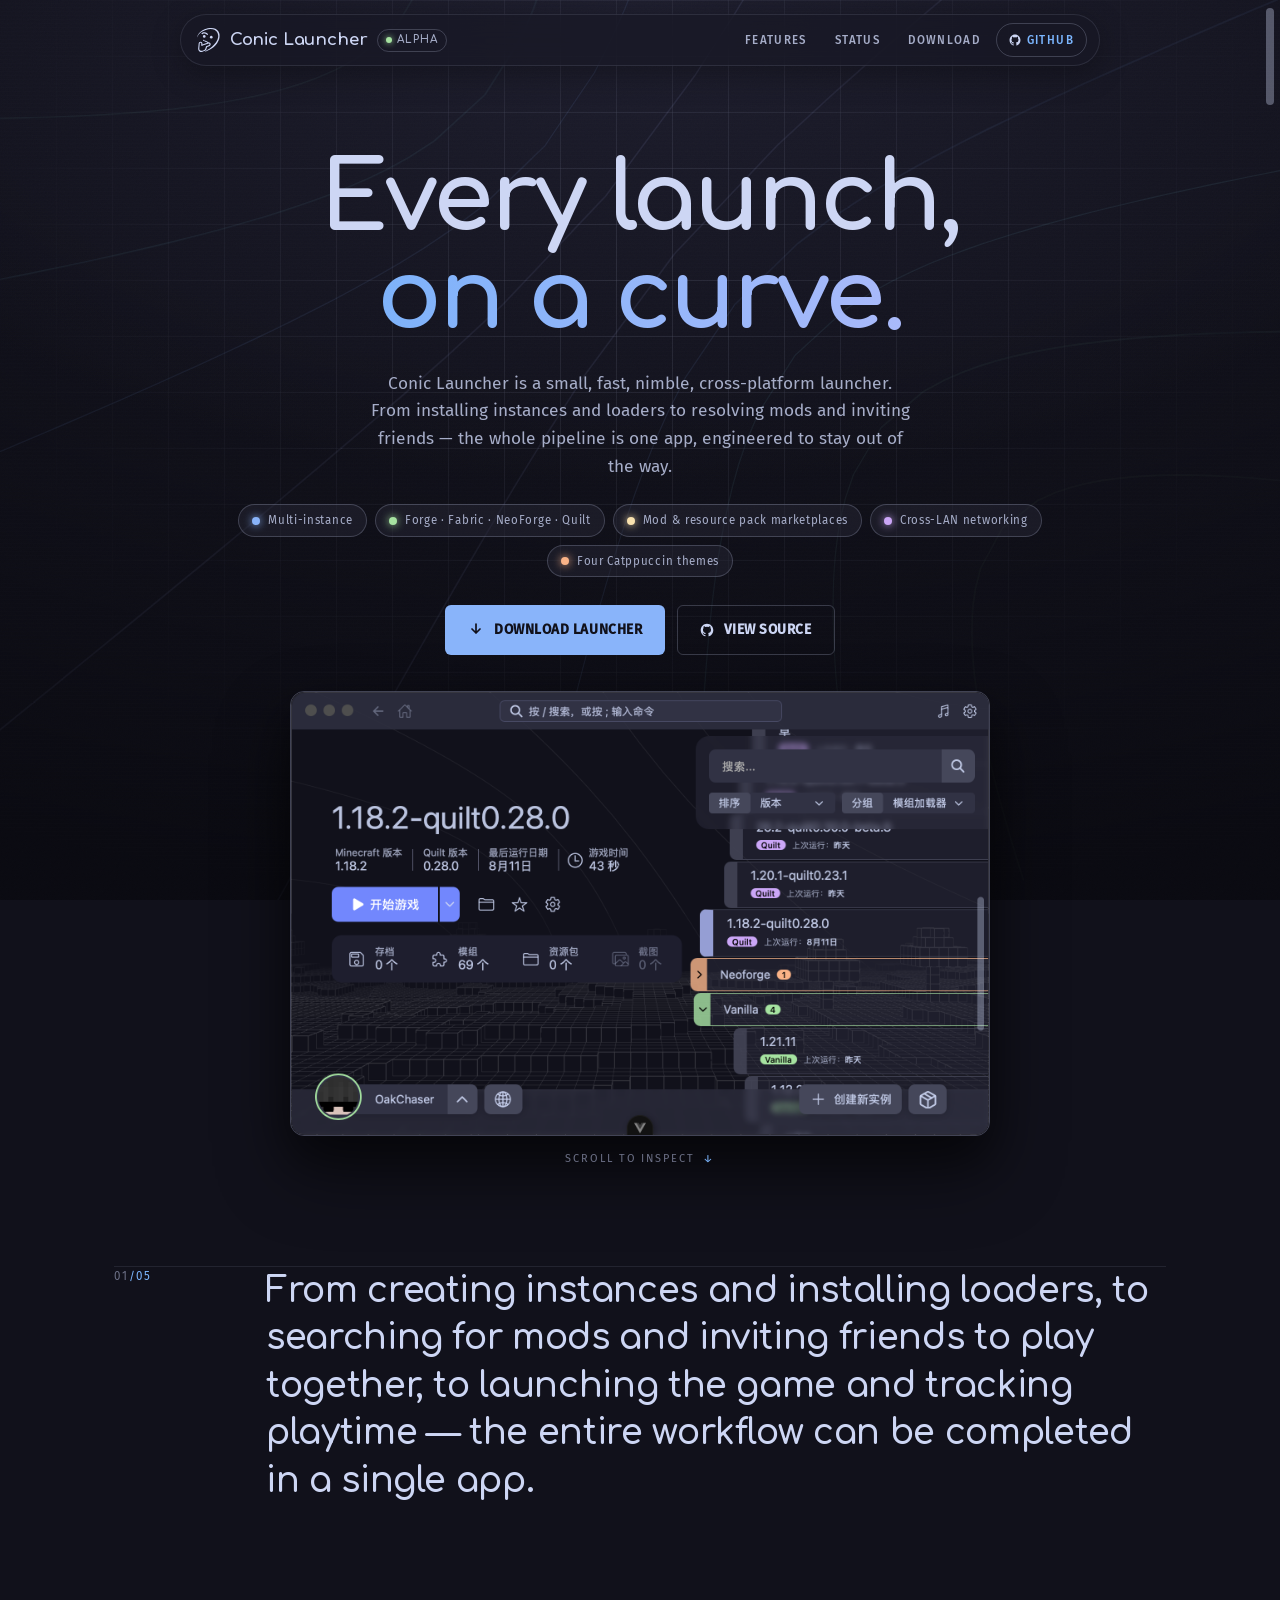
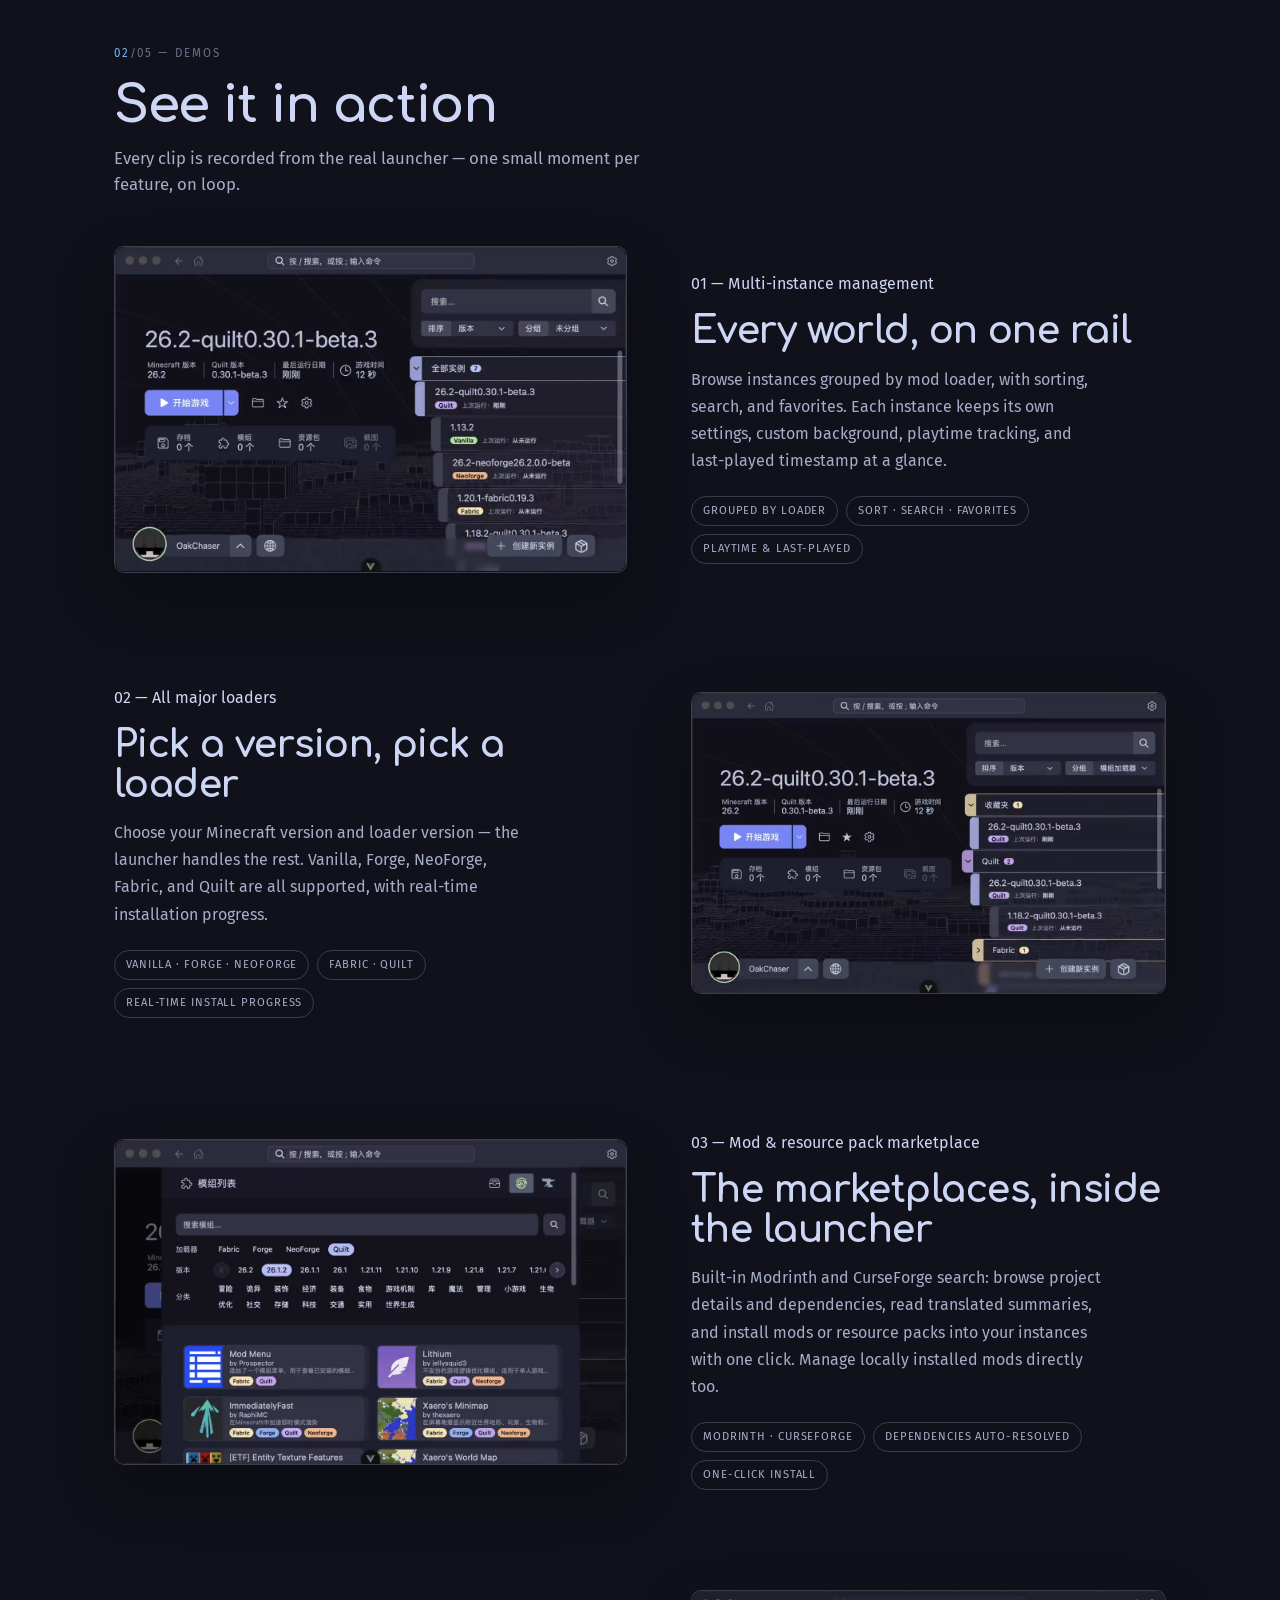
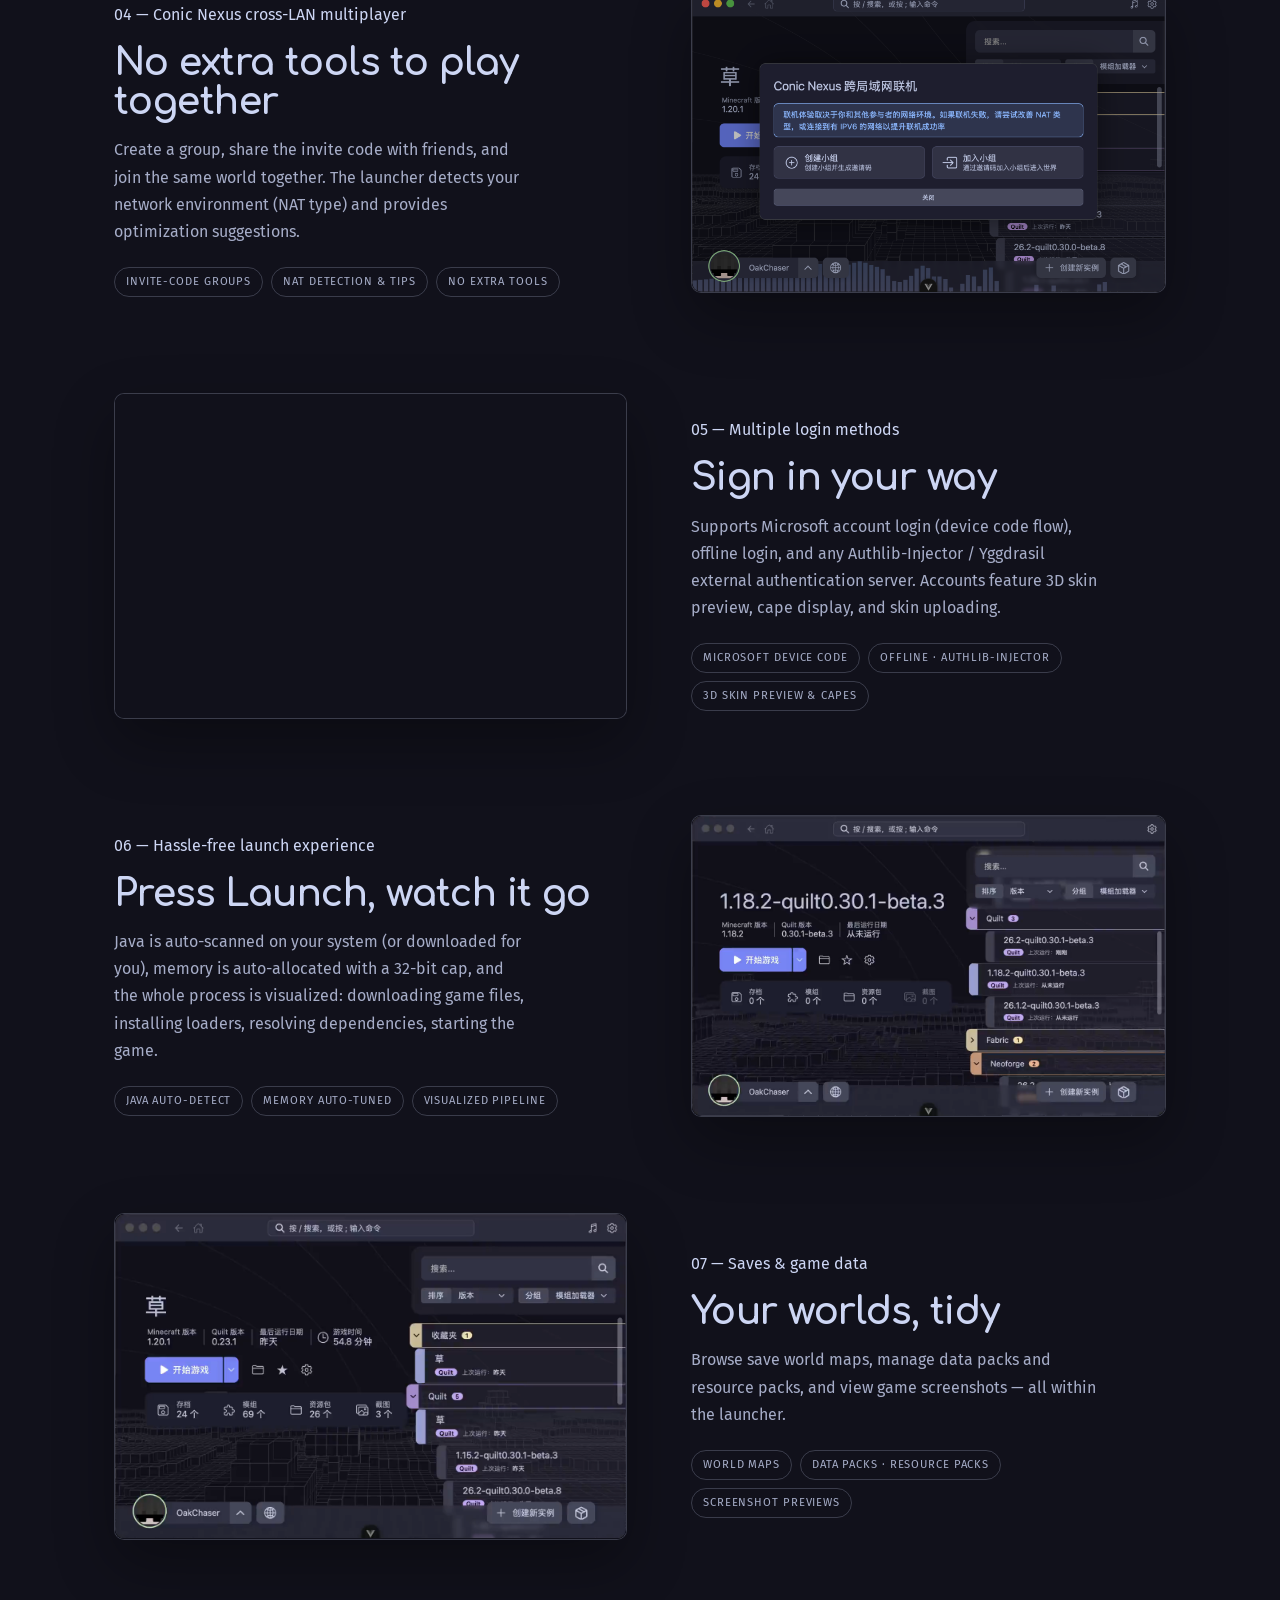
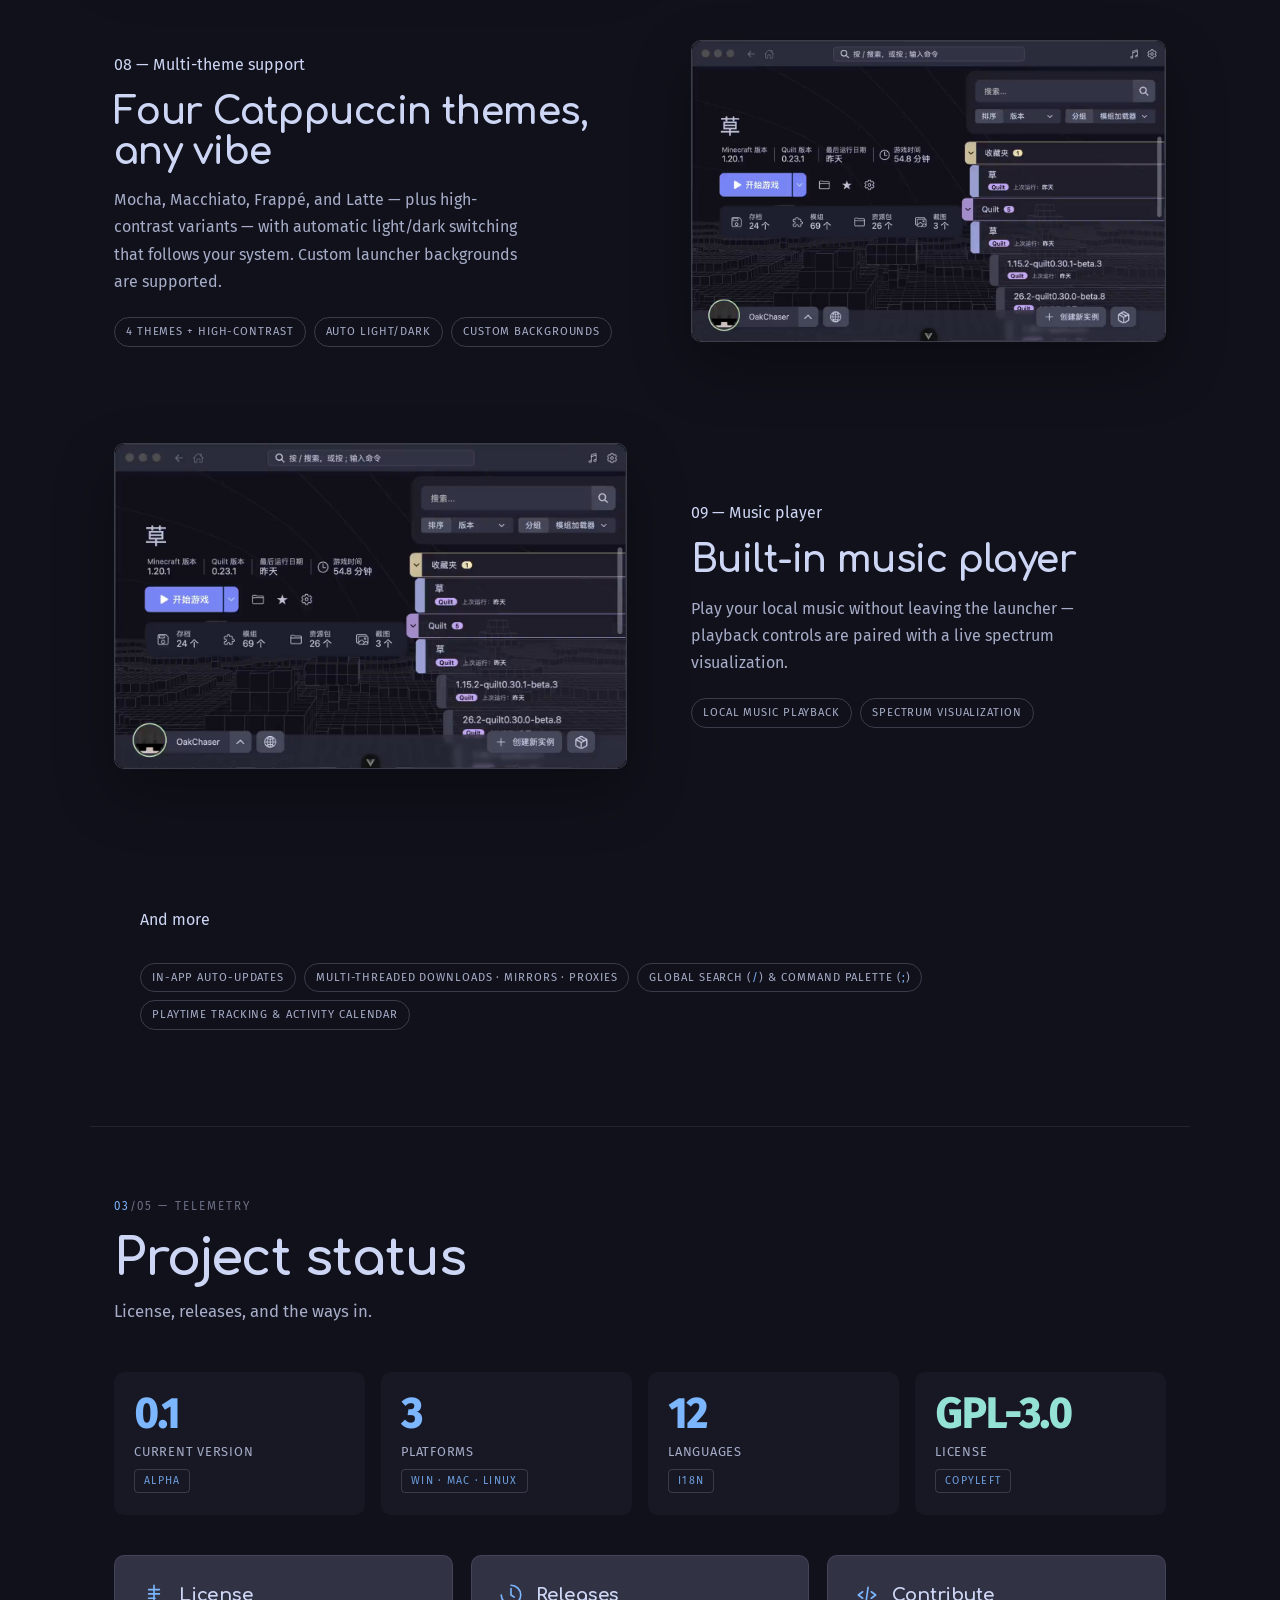
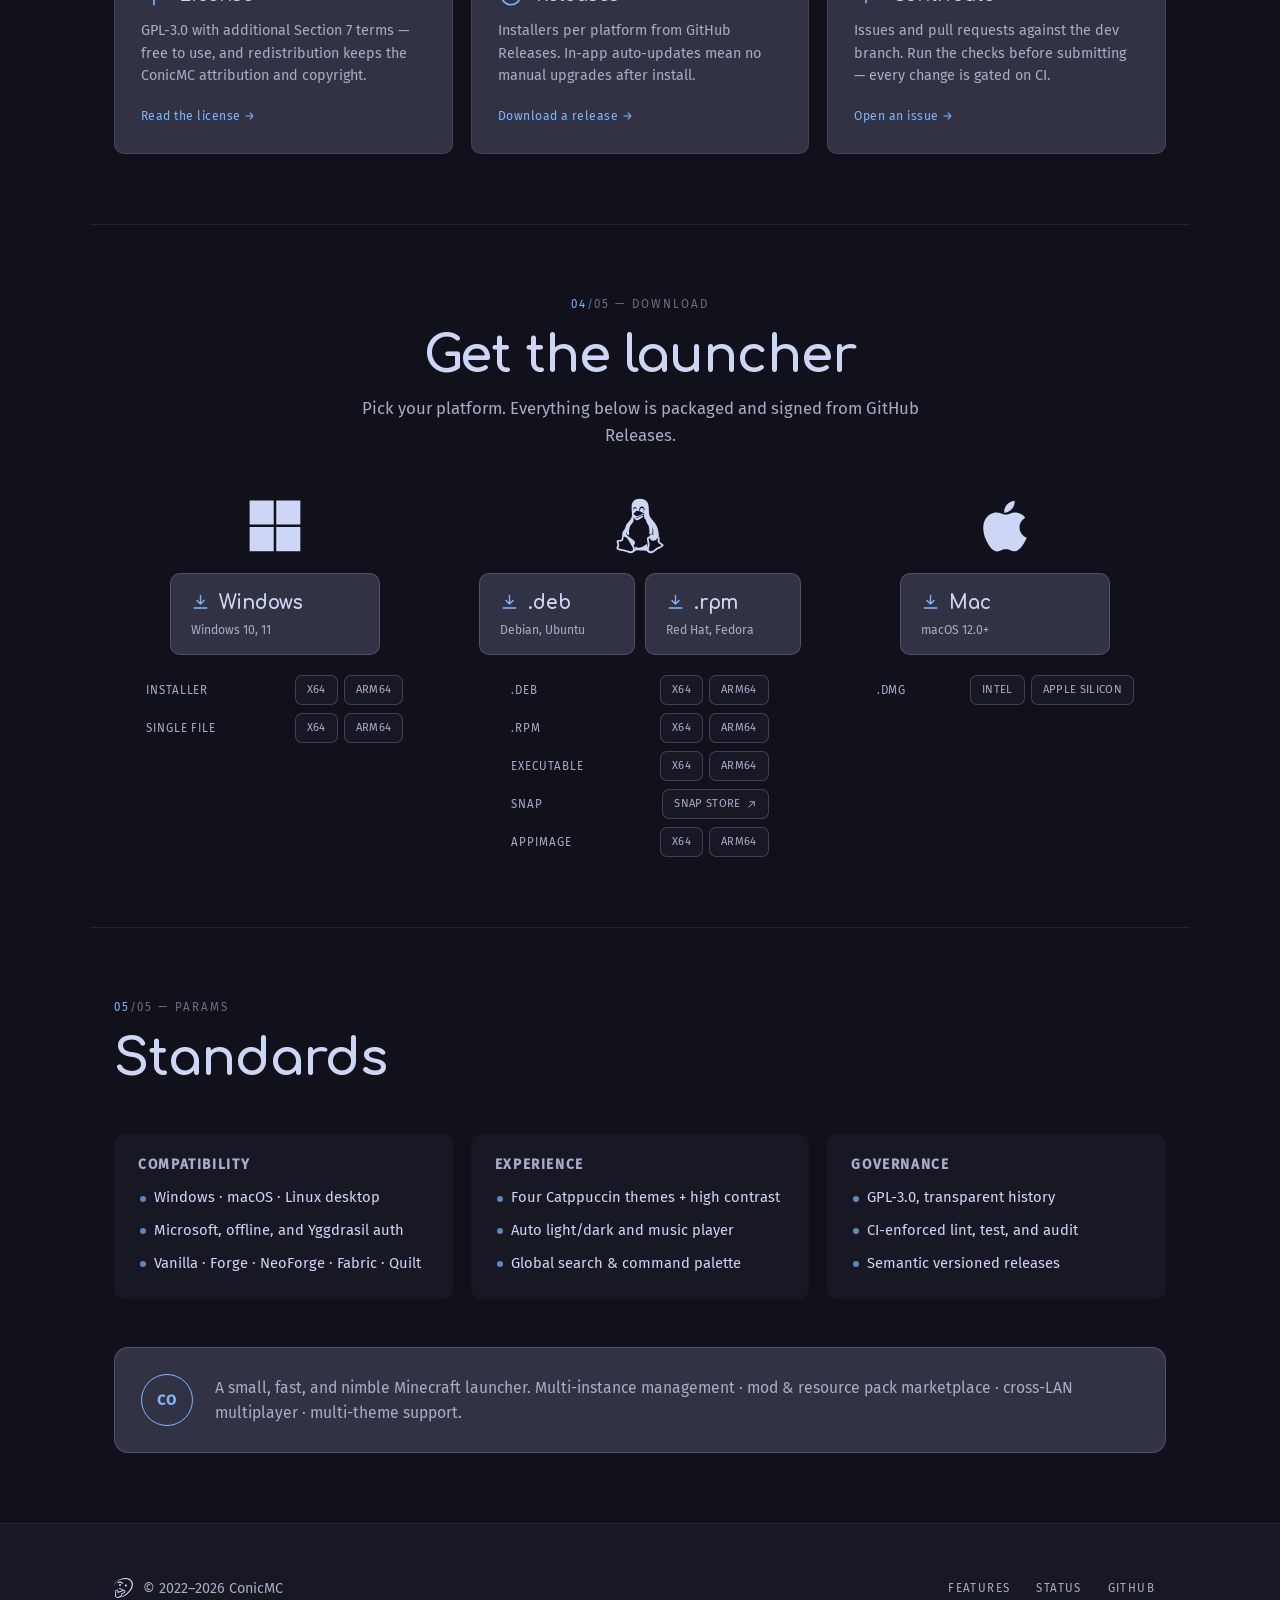
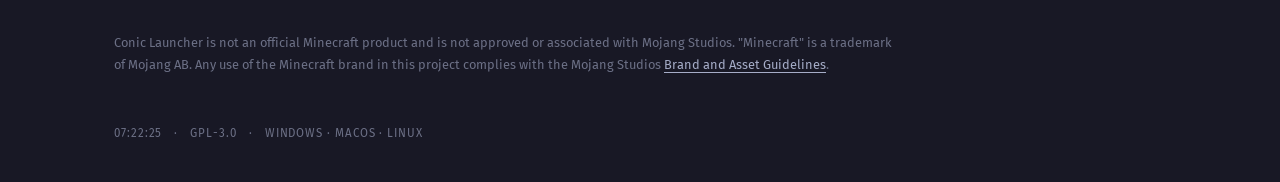
==== commit 3404d98d: "fix link" ====
--- a/index.html
+++ b/index.html
@@ -394,7 +394,7 @@
           <div class="dl-icon dl-icon--microsoft" aria-hidden="true">
             <img src="assets/download/logo-microsoft.svg" alt="" width="512" height="512" loading="lazy" decoding="async" />
           </div>
-          <a class="dl-big dl-big-windows" href="https://dl.conicmc.app/latest?os=windows&arch=x64&kind=setup" target="_blank" rel="noopener">
+          <a class="dl-big dl-big-windows" href="https://dl.conicmc.app/latest?os=windows&arch=x64&kind=msi" target="_blank" rel="noopener">
             <span class="dl-big-l1">
               <svg viewBox="0 0 24 24" aria-hidden="true"><path d="M12 3v11m0 0 4.5-4.5M12 14 7.5 9.5M4 19h16" fill="none" stroke="currentColor" stroke-width="1.7" stroke-linecap="round" stroke-linejoin="round"/></svg>
               Windows
@@ -403,8 +403,8 @@
           </a>
           <div class="dl-rows">
             <div class="dl-row"><span>Installer</span><span class="dl-chips">
-              <a class="dl-chip" href="https://dl.conicmc.app/latest?os=windows&arch=x64&kind=setup" target="_blank" rel="noopener">x64</a>
-              <a class="dl-chip" href="https://dl.conicmc.app/latest?os=windows&arch=arm64&kind=setup" target="_blank" rel="noopener">Arm64</a>
+              <a class="dl-chip" href="https://dl.conicmc.app/latest?os=windows&arch=x64&kind=msi" target="_blank" rel="noopener">x64</a>
+              <a class="dl-chip" href="https://dl.conicmc.app/latest?os=windows&arch=arm64&kind=msi" target="_blank" rel="noopener">Arm64</a>
             </span></div>
             <div class="dl-row"><span>Single File</span><span class="dl-chips">
               <a class="dl-chip" href="https://dl.conicmc.app/latest?os=windows&arch=x64&kind=portable" target="_blank" rel="noopener">x64</a>
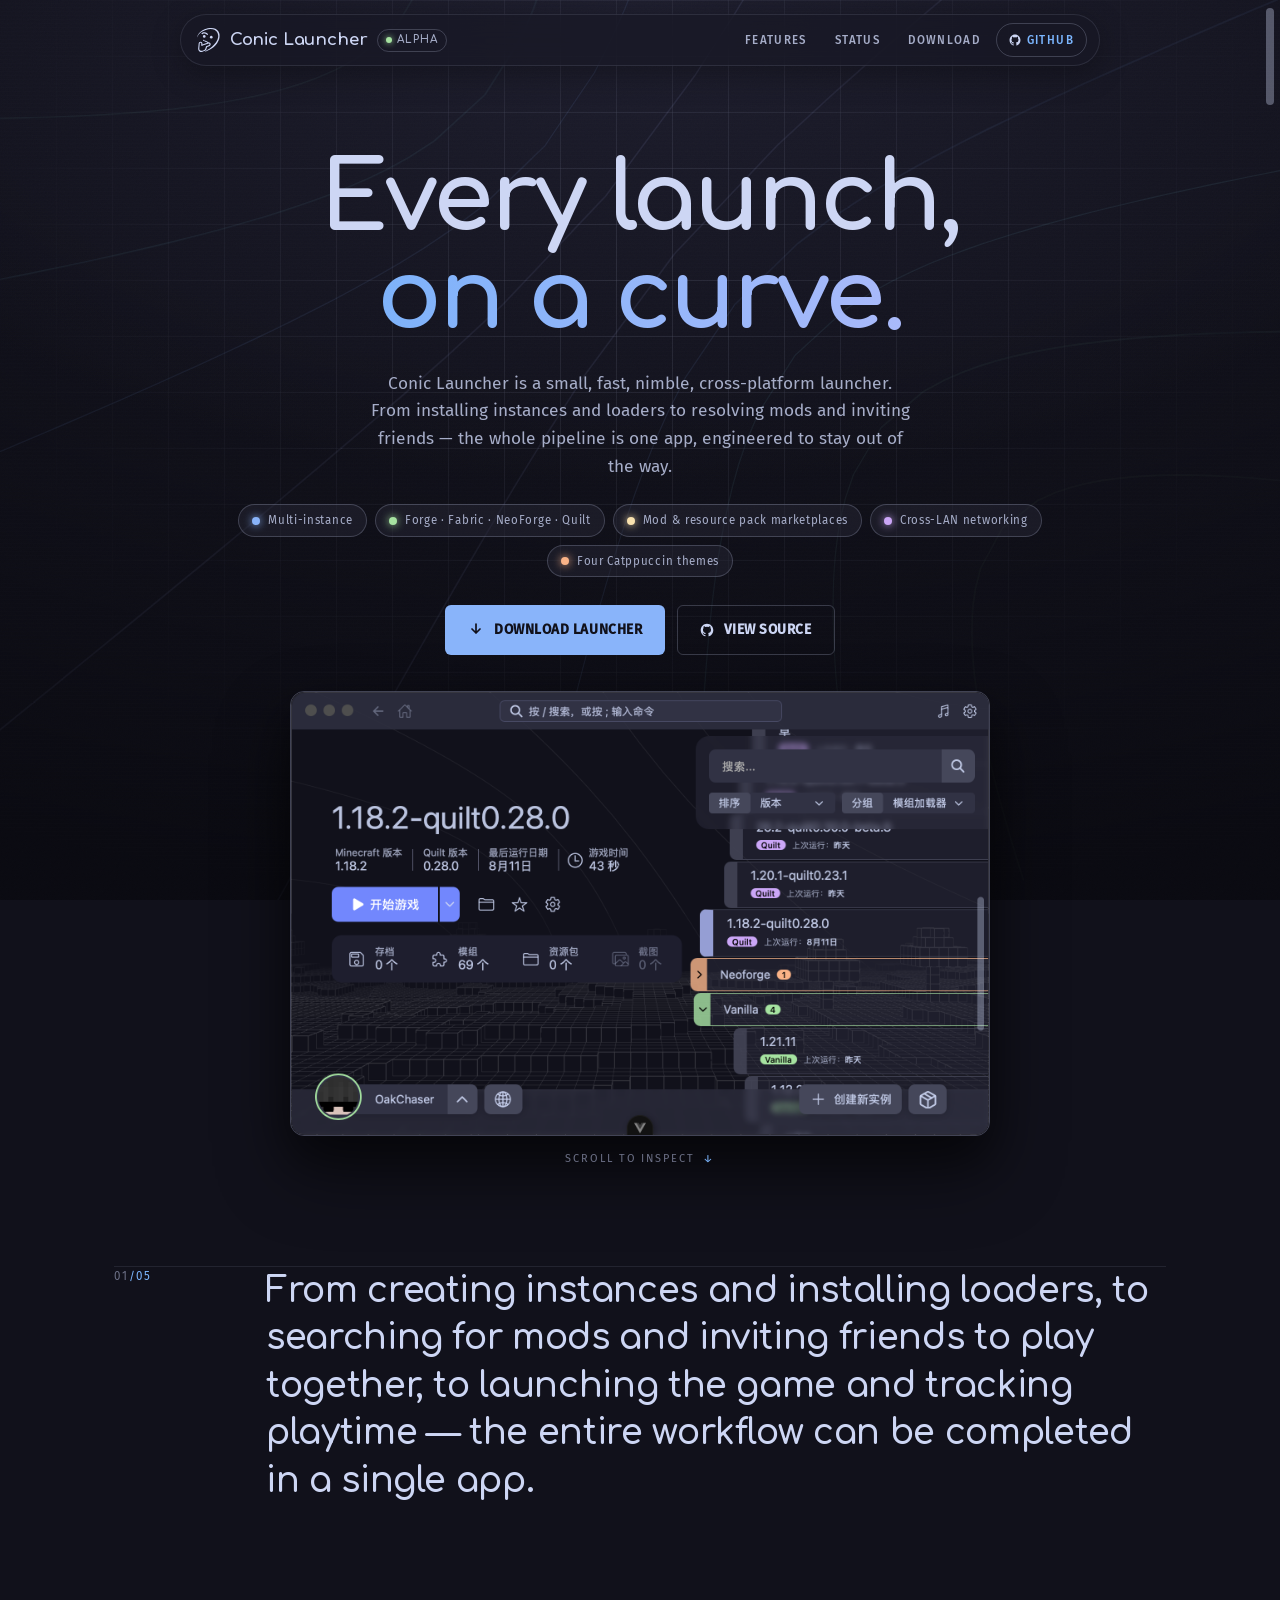
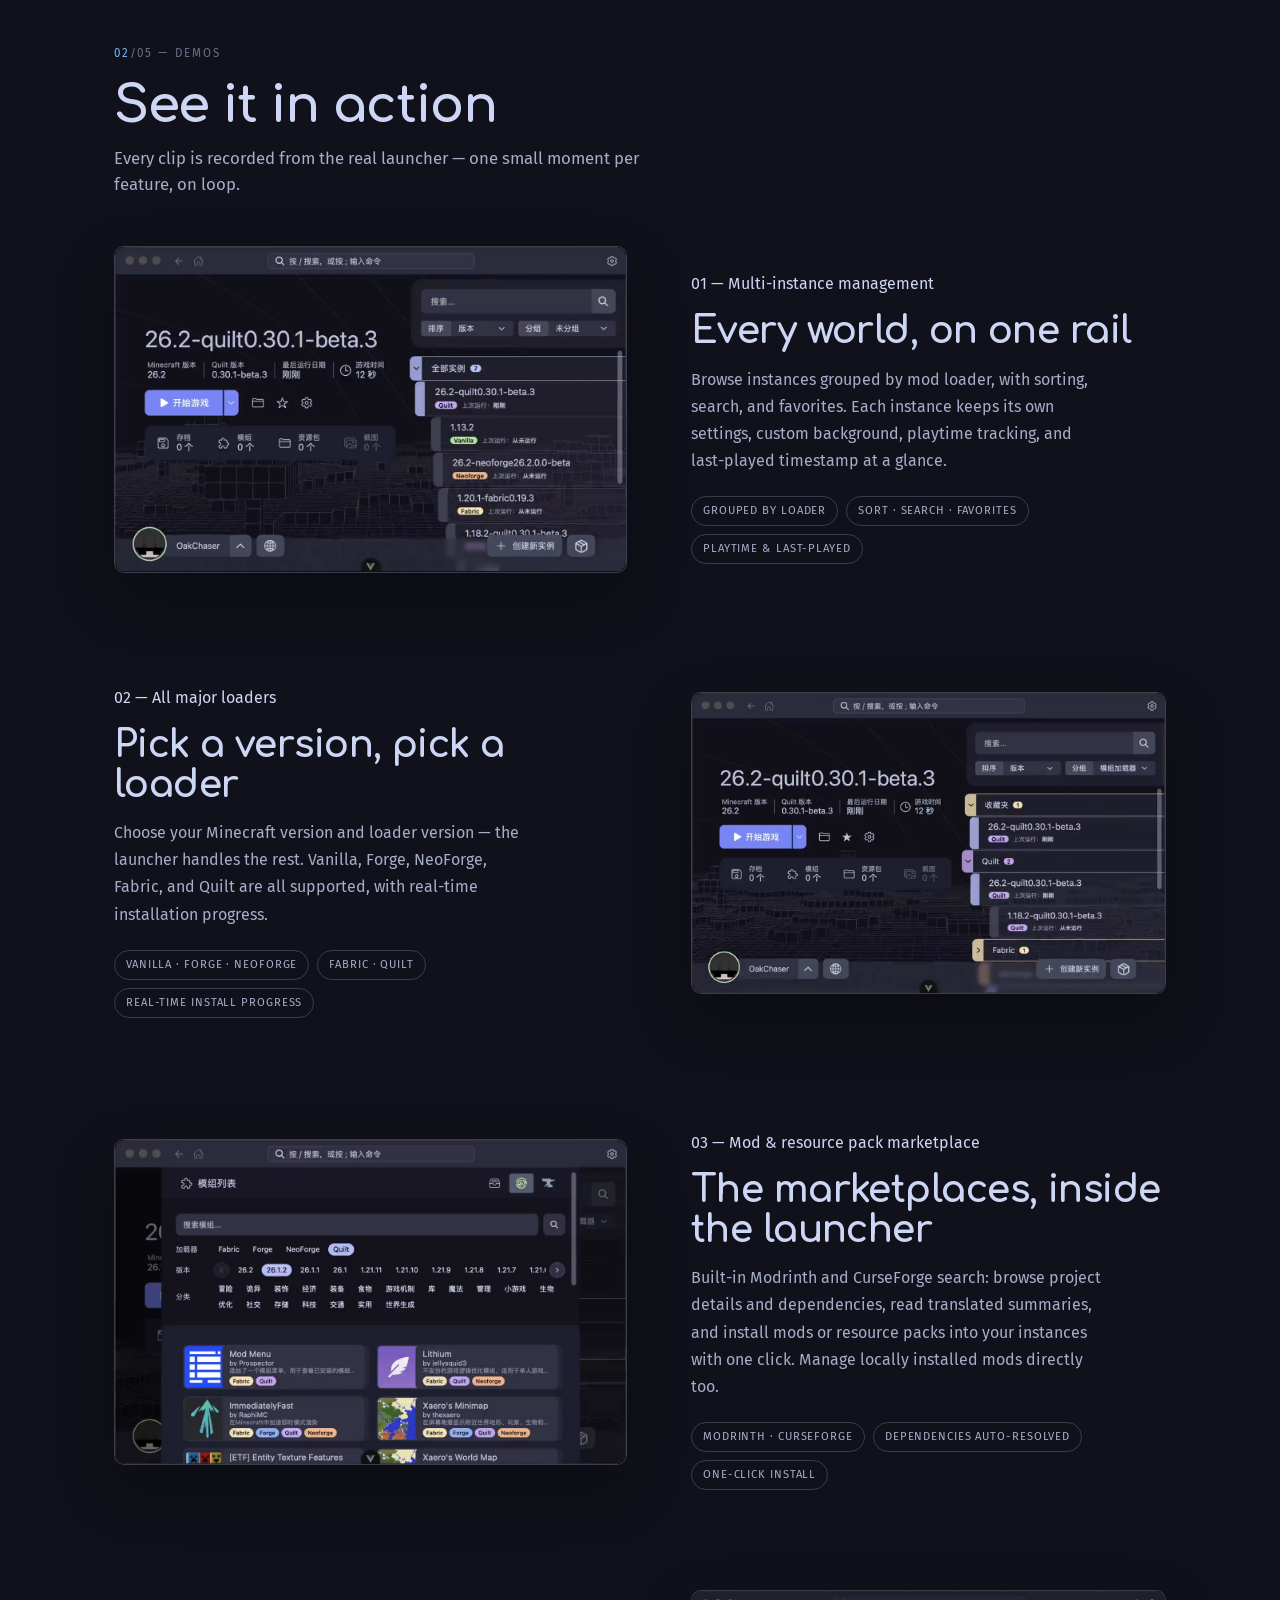
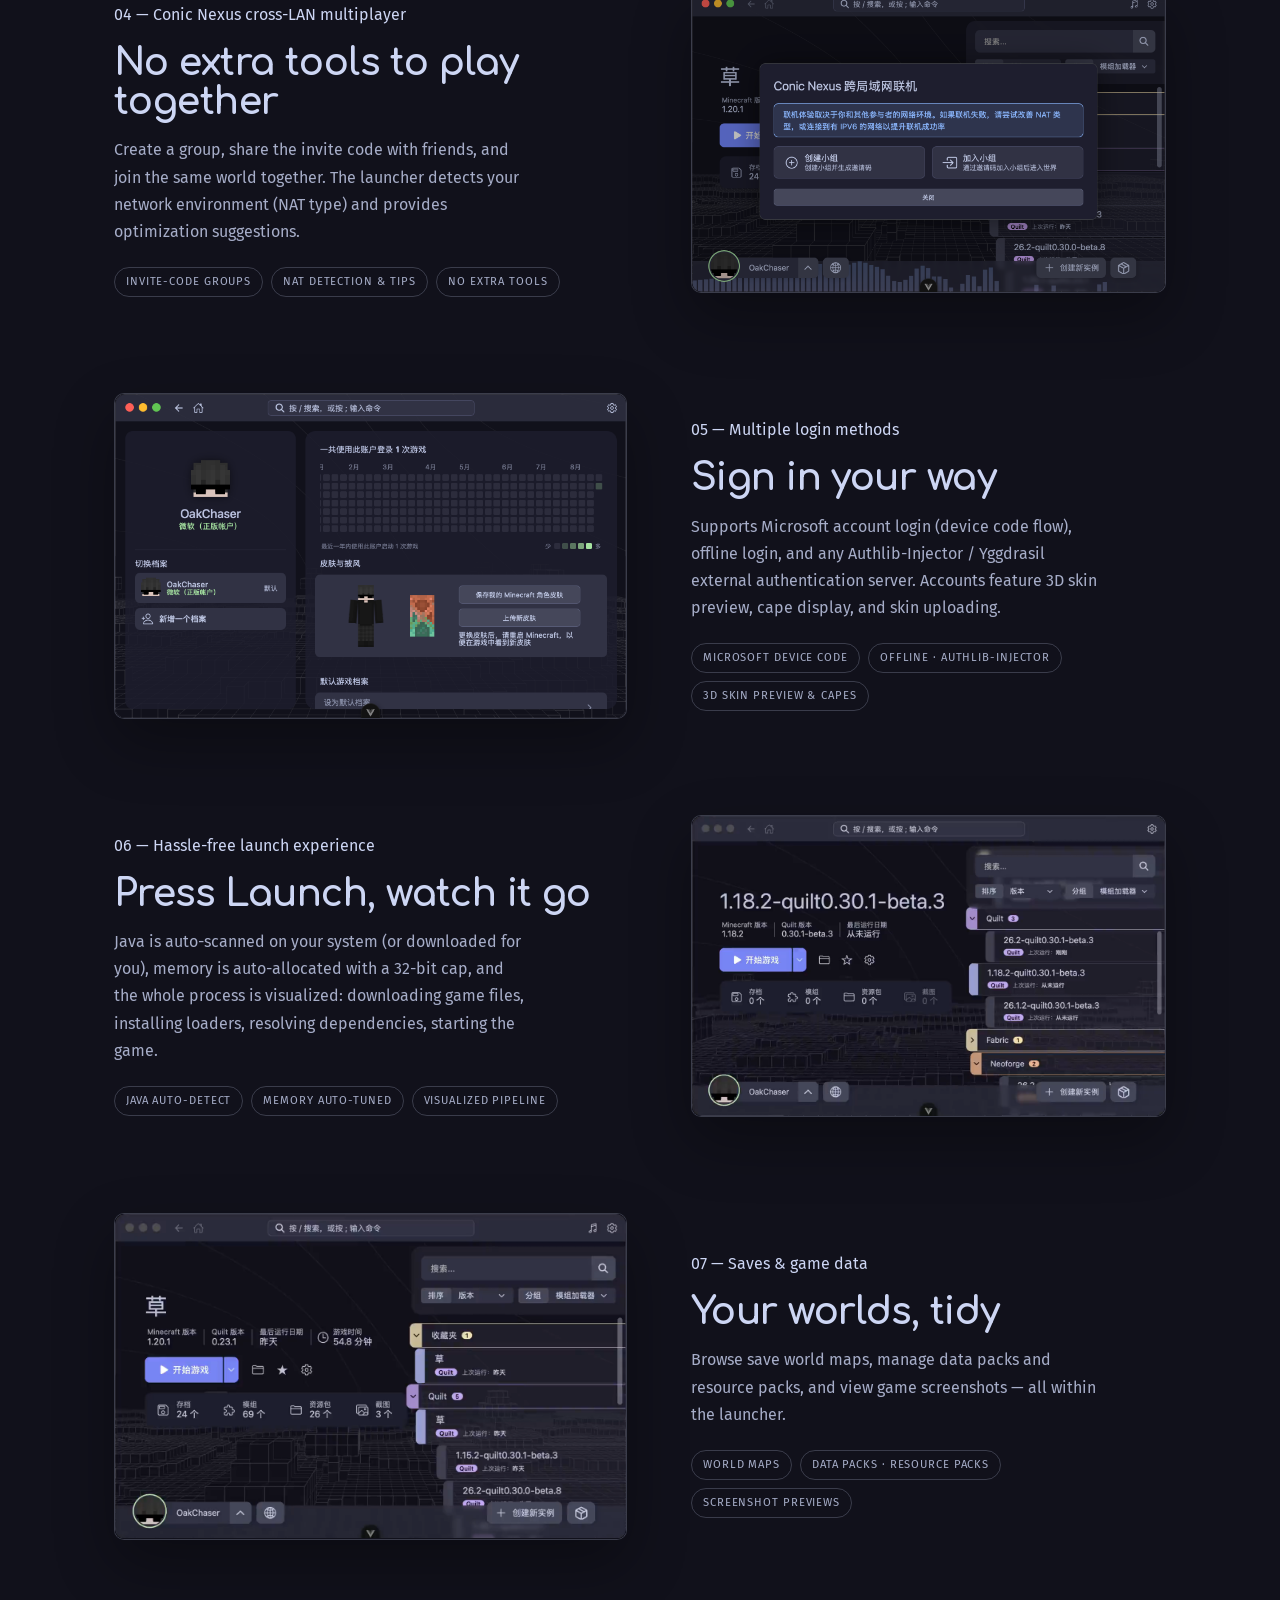
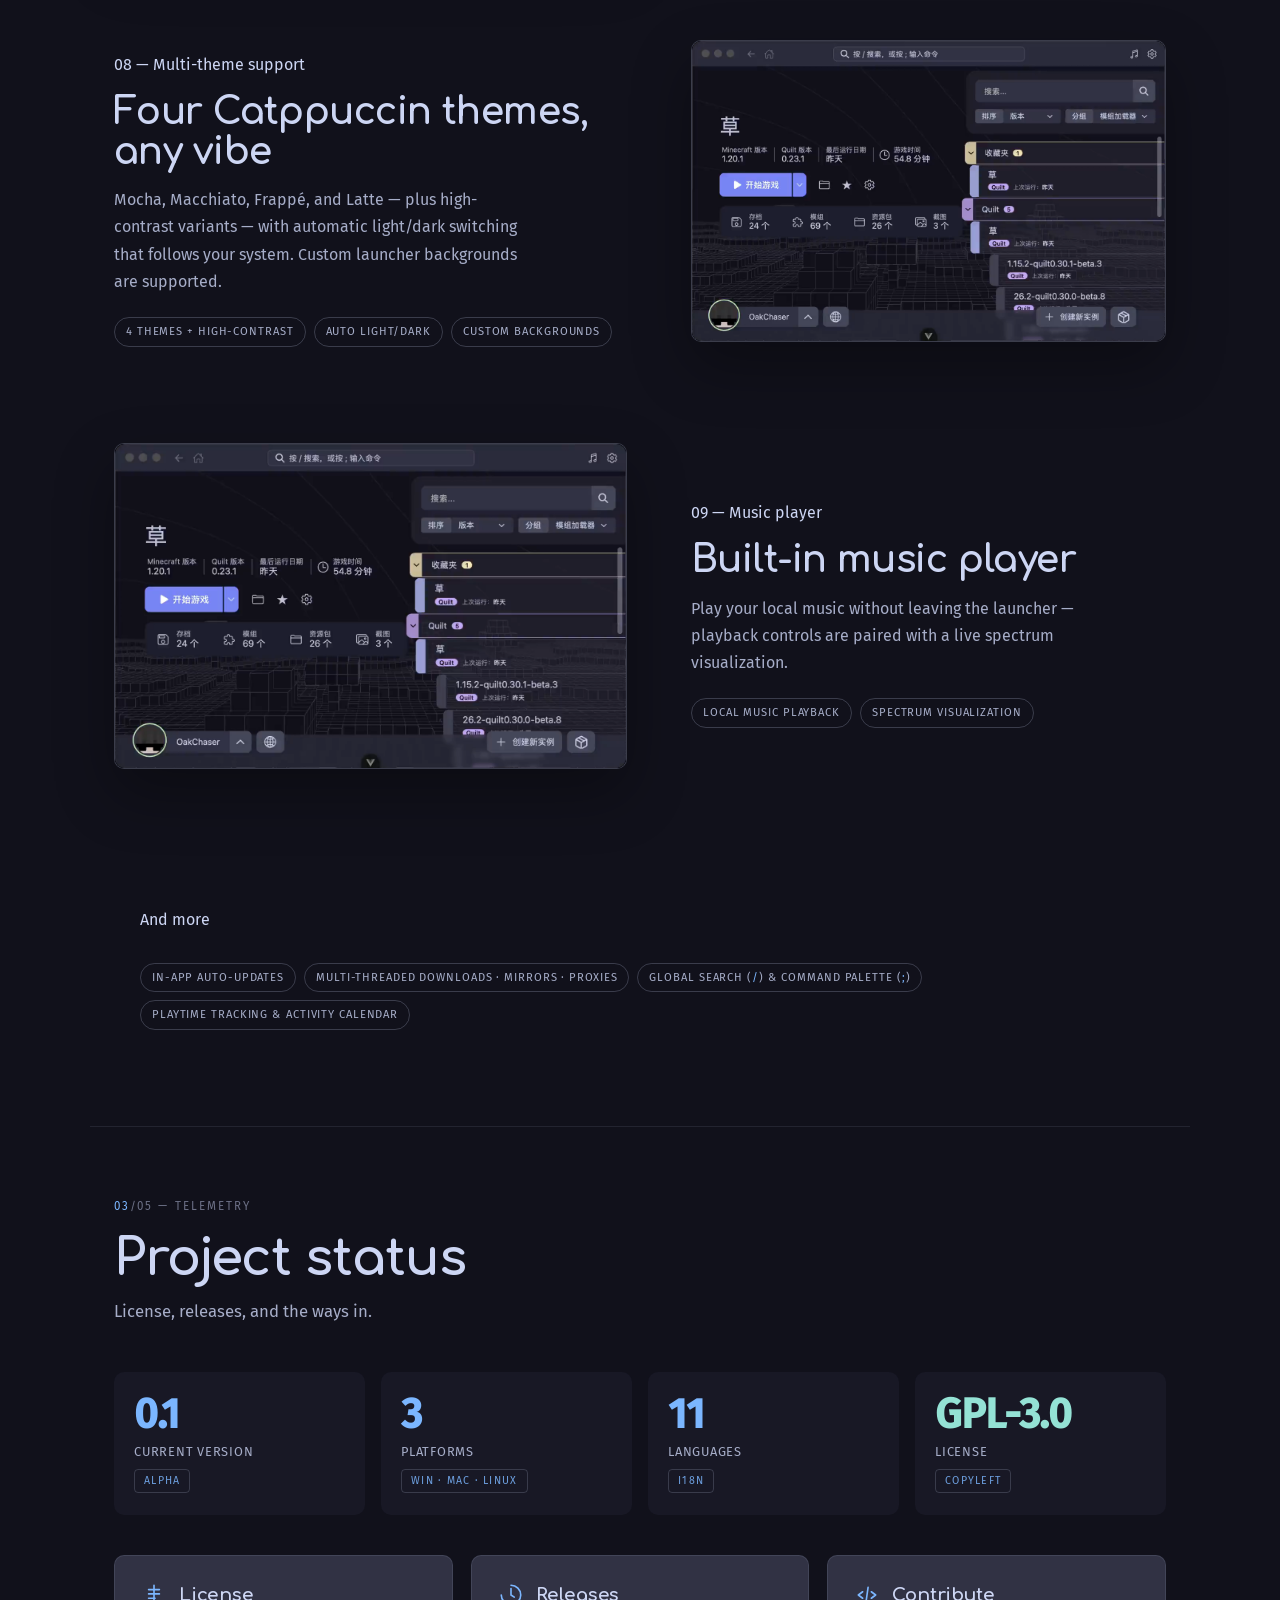
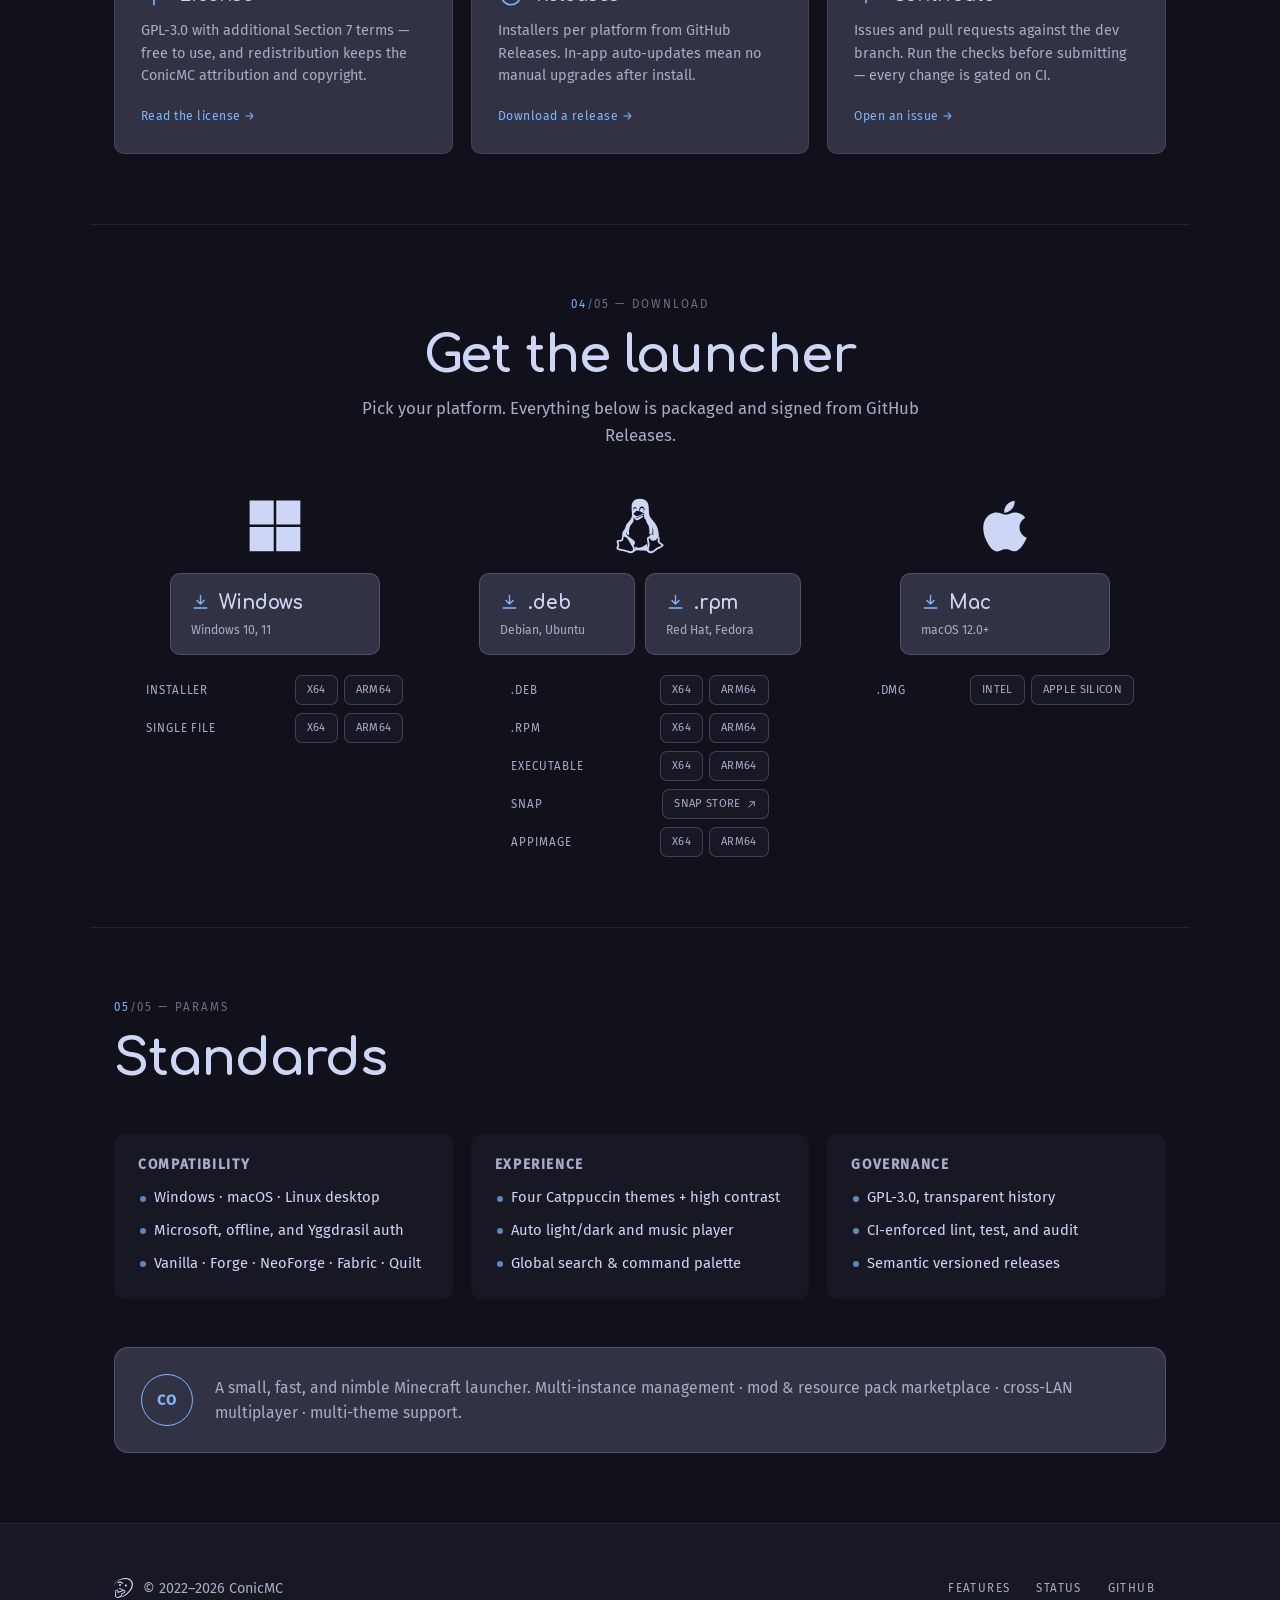
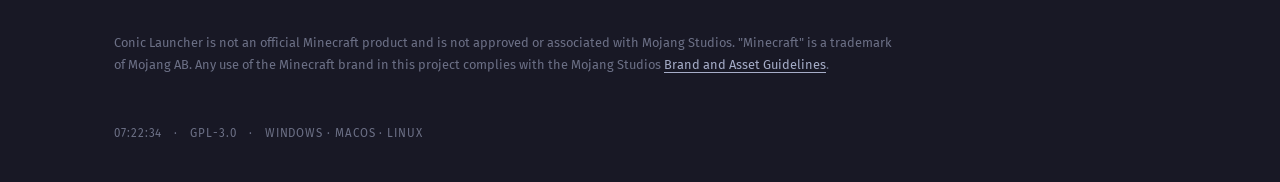
==== commit 159f020f: "Update macOS large download button" ====
--- a/index.html
+++ b/index.html
@@ -464,7 +464,7 @@
           <div class="dl-icon dl-icon--apple" aria-hidden="true">
             <img src="assets/download/logo-apple.svg" alt="" width="512" height="512" loading="lazy" decoding="async" />
           </div>
-          <a class="dl-big dl-big-mac" href="https://dl.conicmc.app/latest?os=macos&arch=x64&kind=dmg" target="_blank" rel="noopener">
+          <a class="dl-big dl-big-mac" href="https://dl.conicmc.app/latest?os=macos&arch=arm64&kind=dmg" target="_blank" rel="noopener">
             <span class="dl-big-l1">
               <svg viewBox="0 0 24 24" aria-hidden="true"><path d="M12 3v11m0 0 4.5-4.5M12 14 7.5 9.5M4 19h16" fill="none" stroke="currentColor" stroke-width="1.7" stroke-linecap="round" stroke-linejoin="round"/></svg>
               Mac
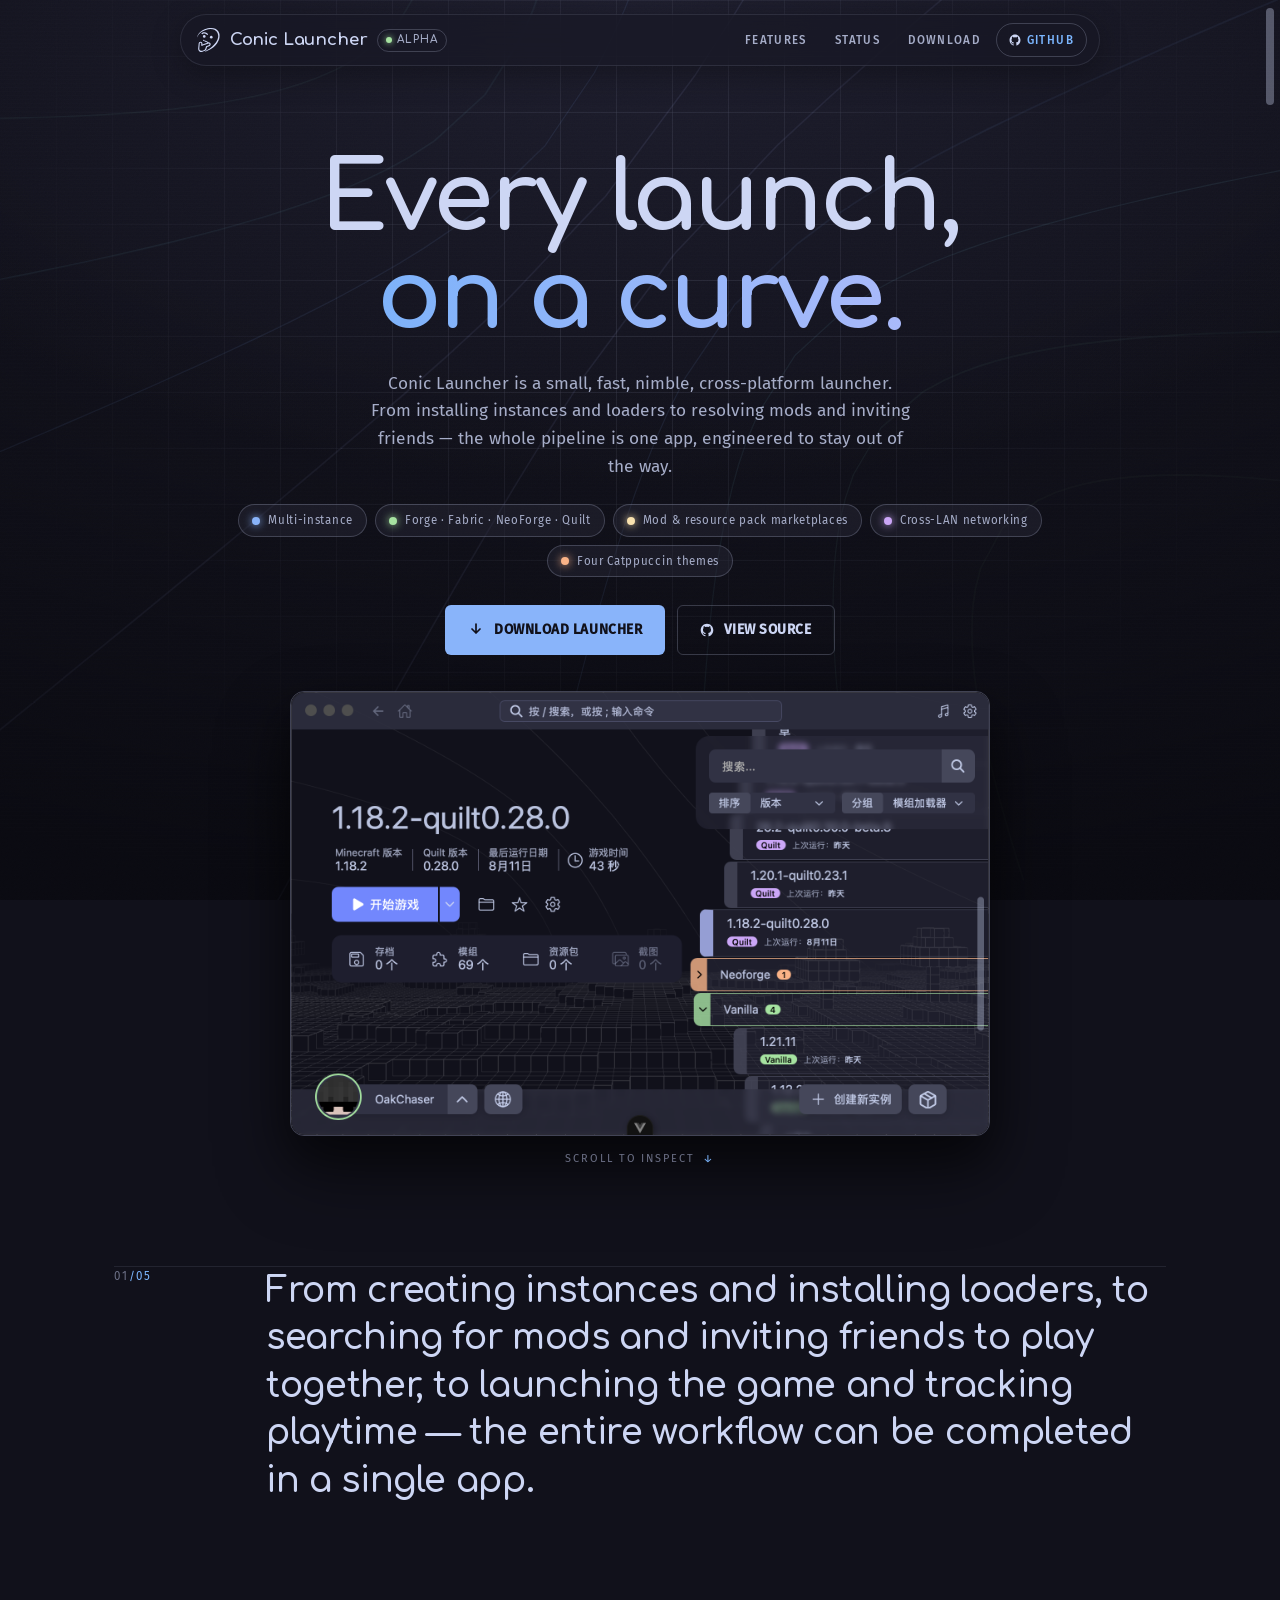
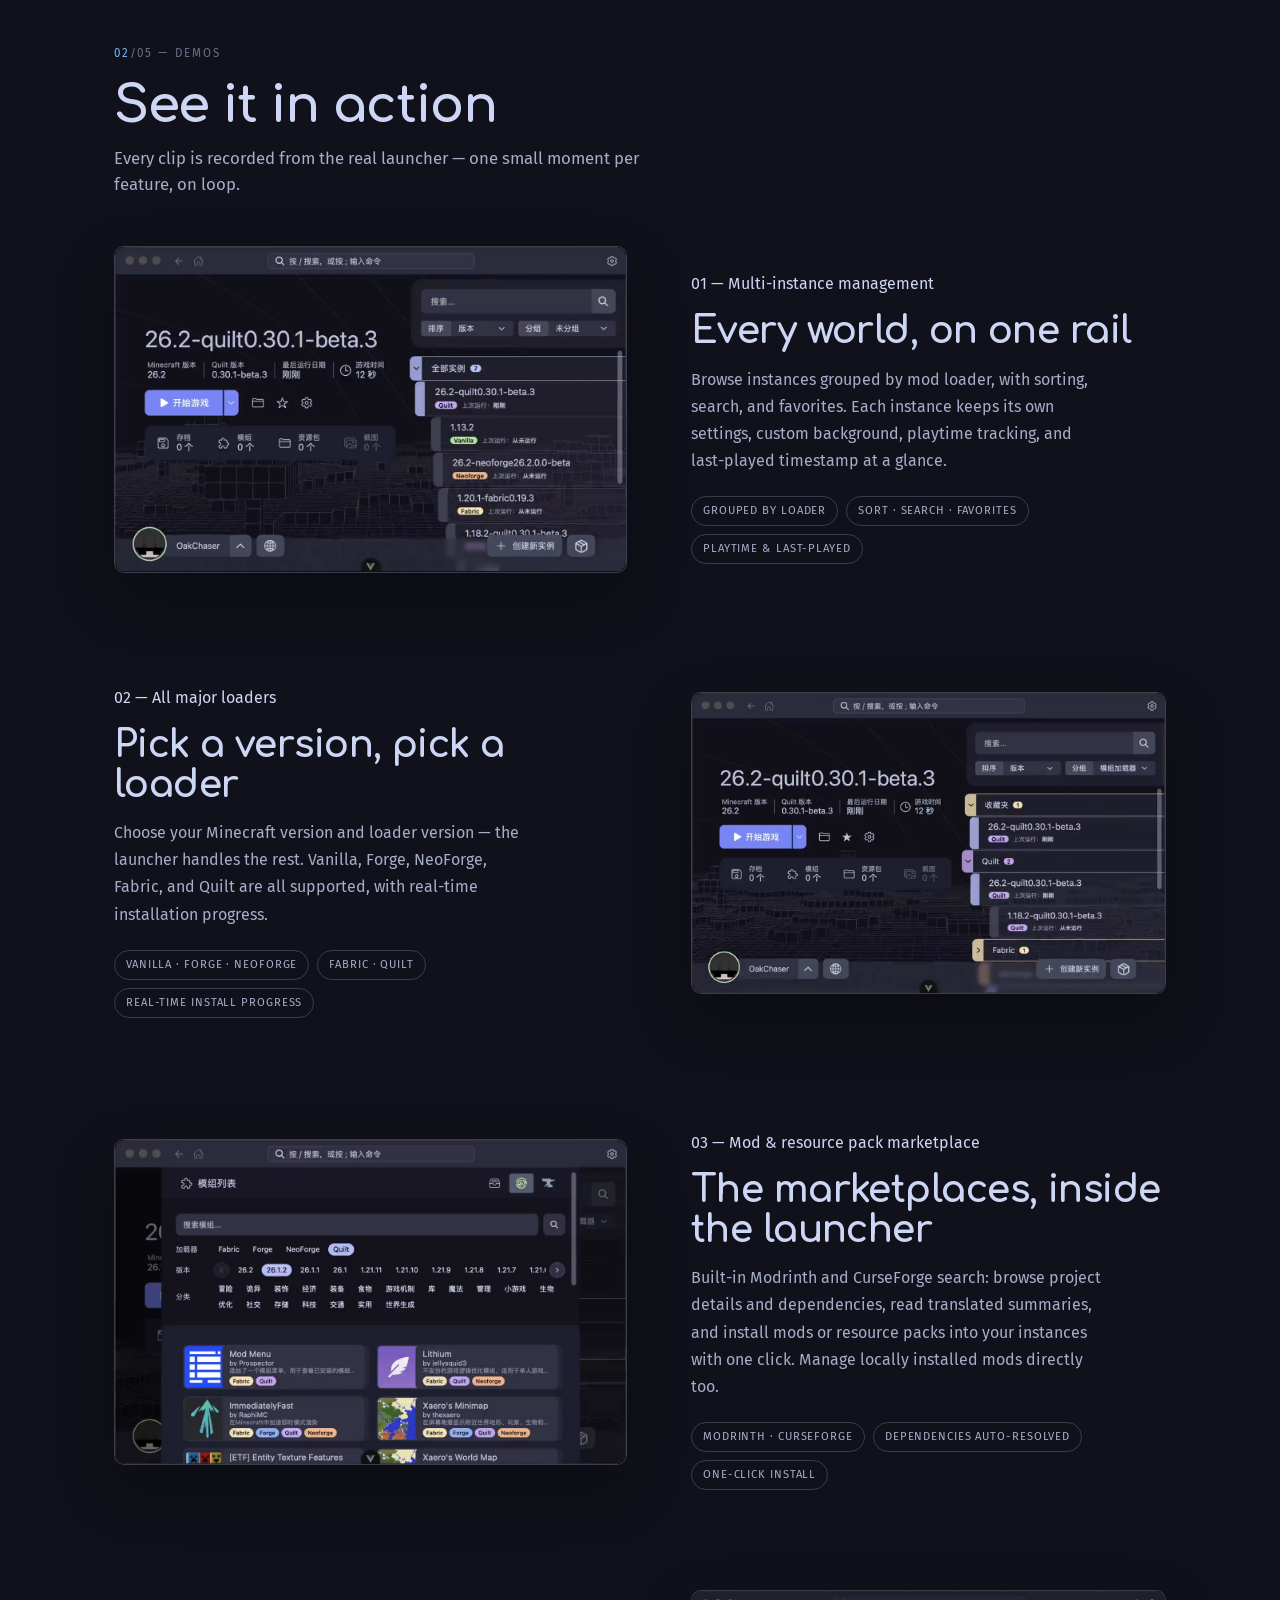
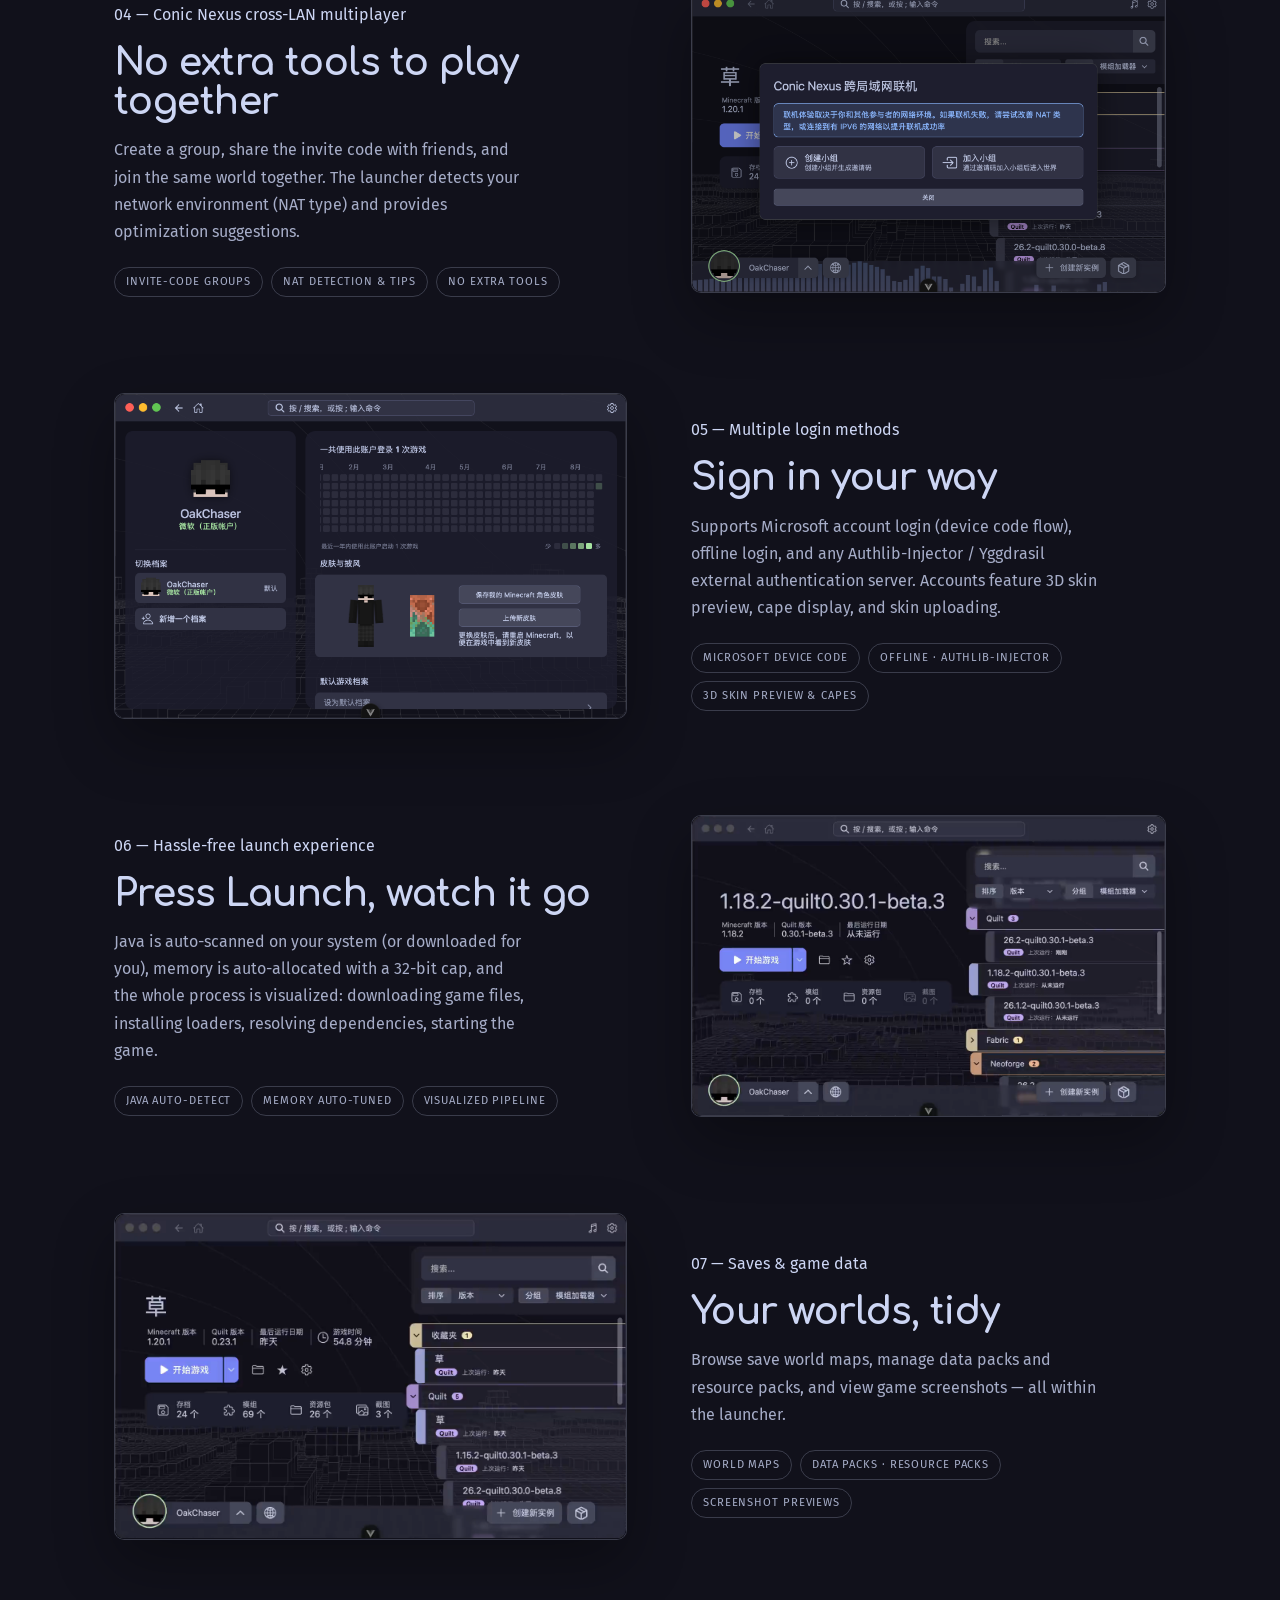
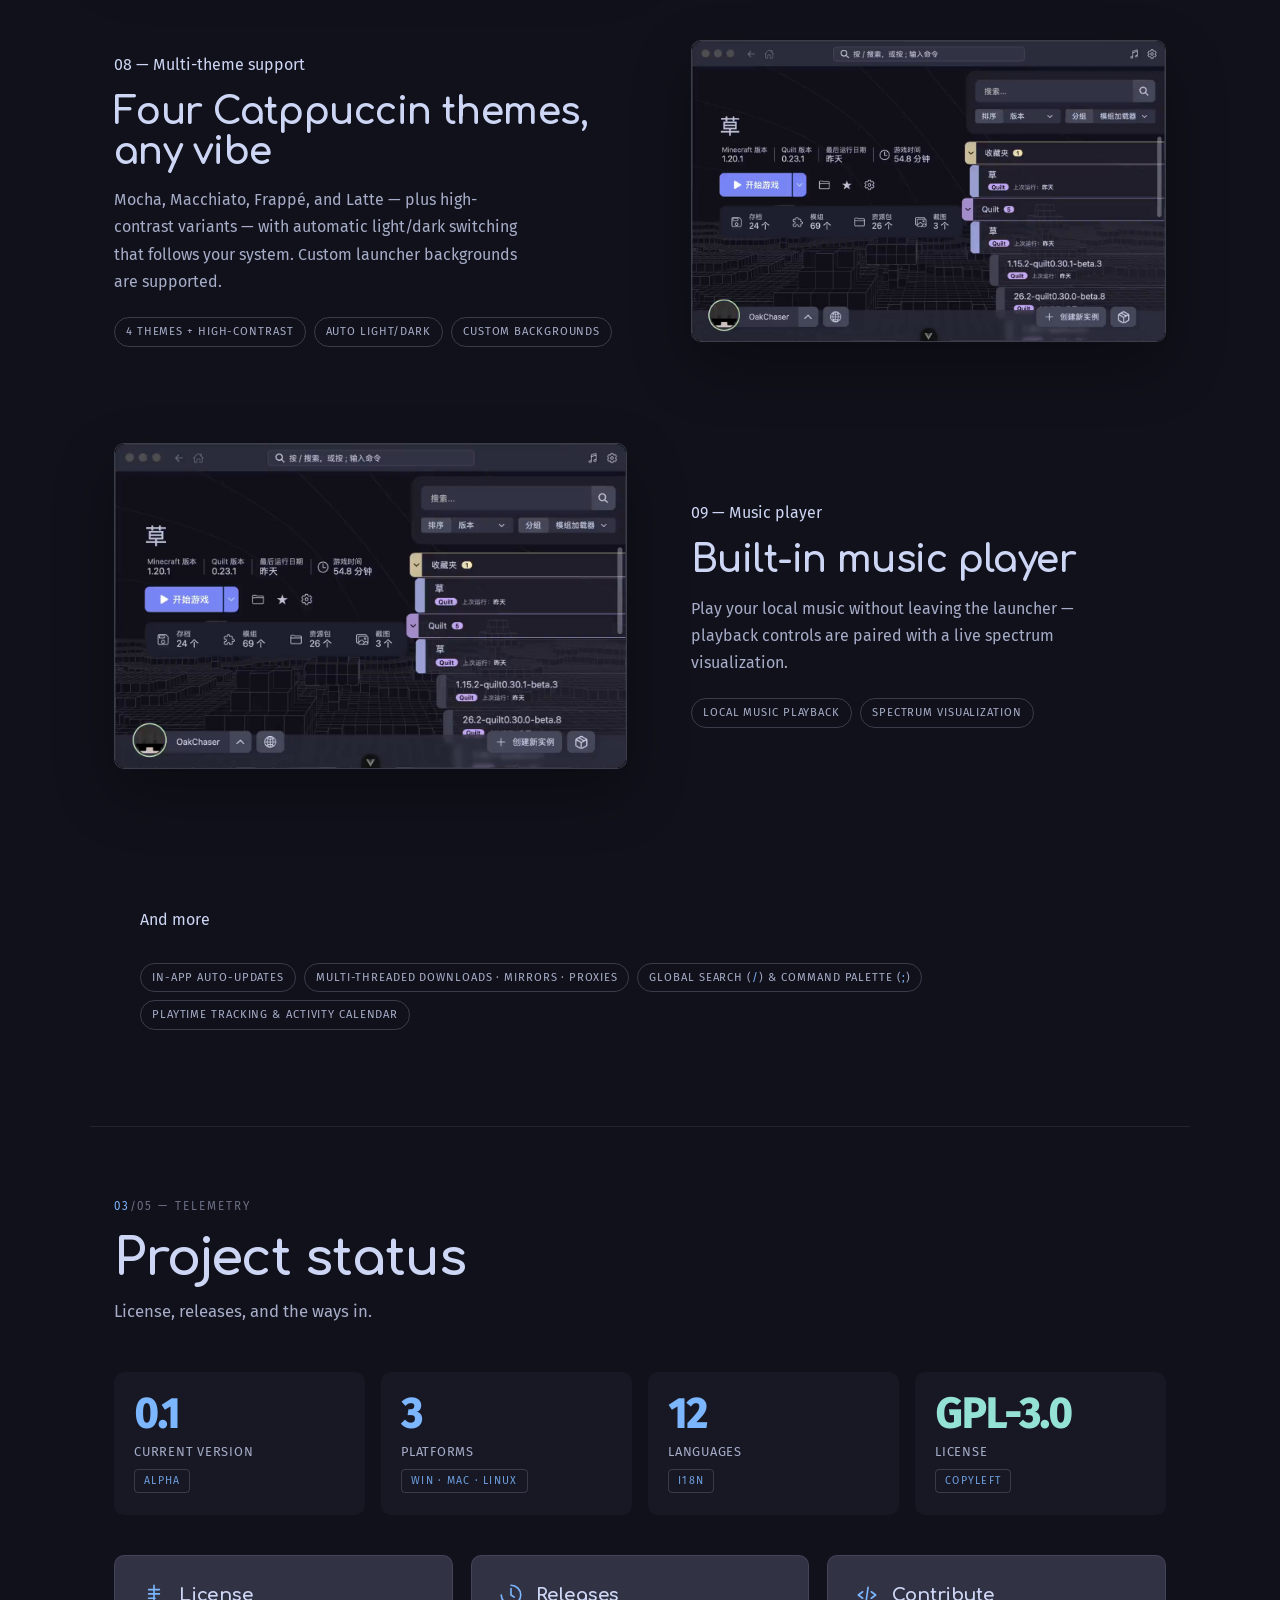
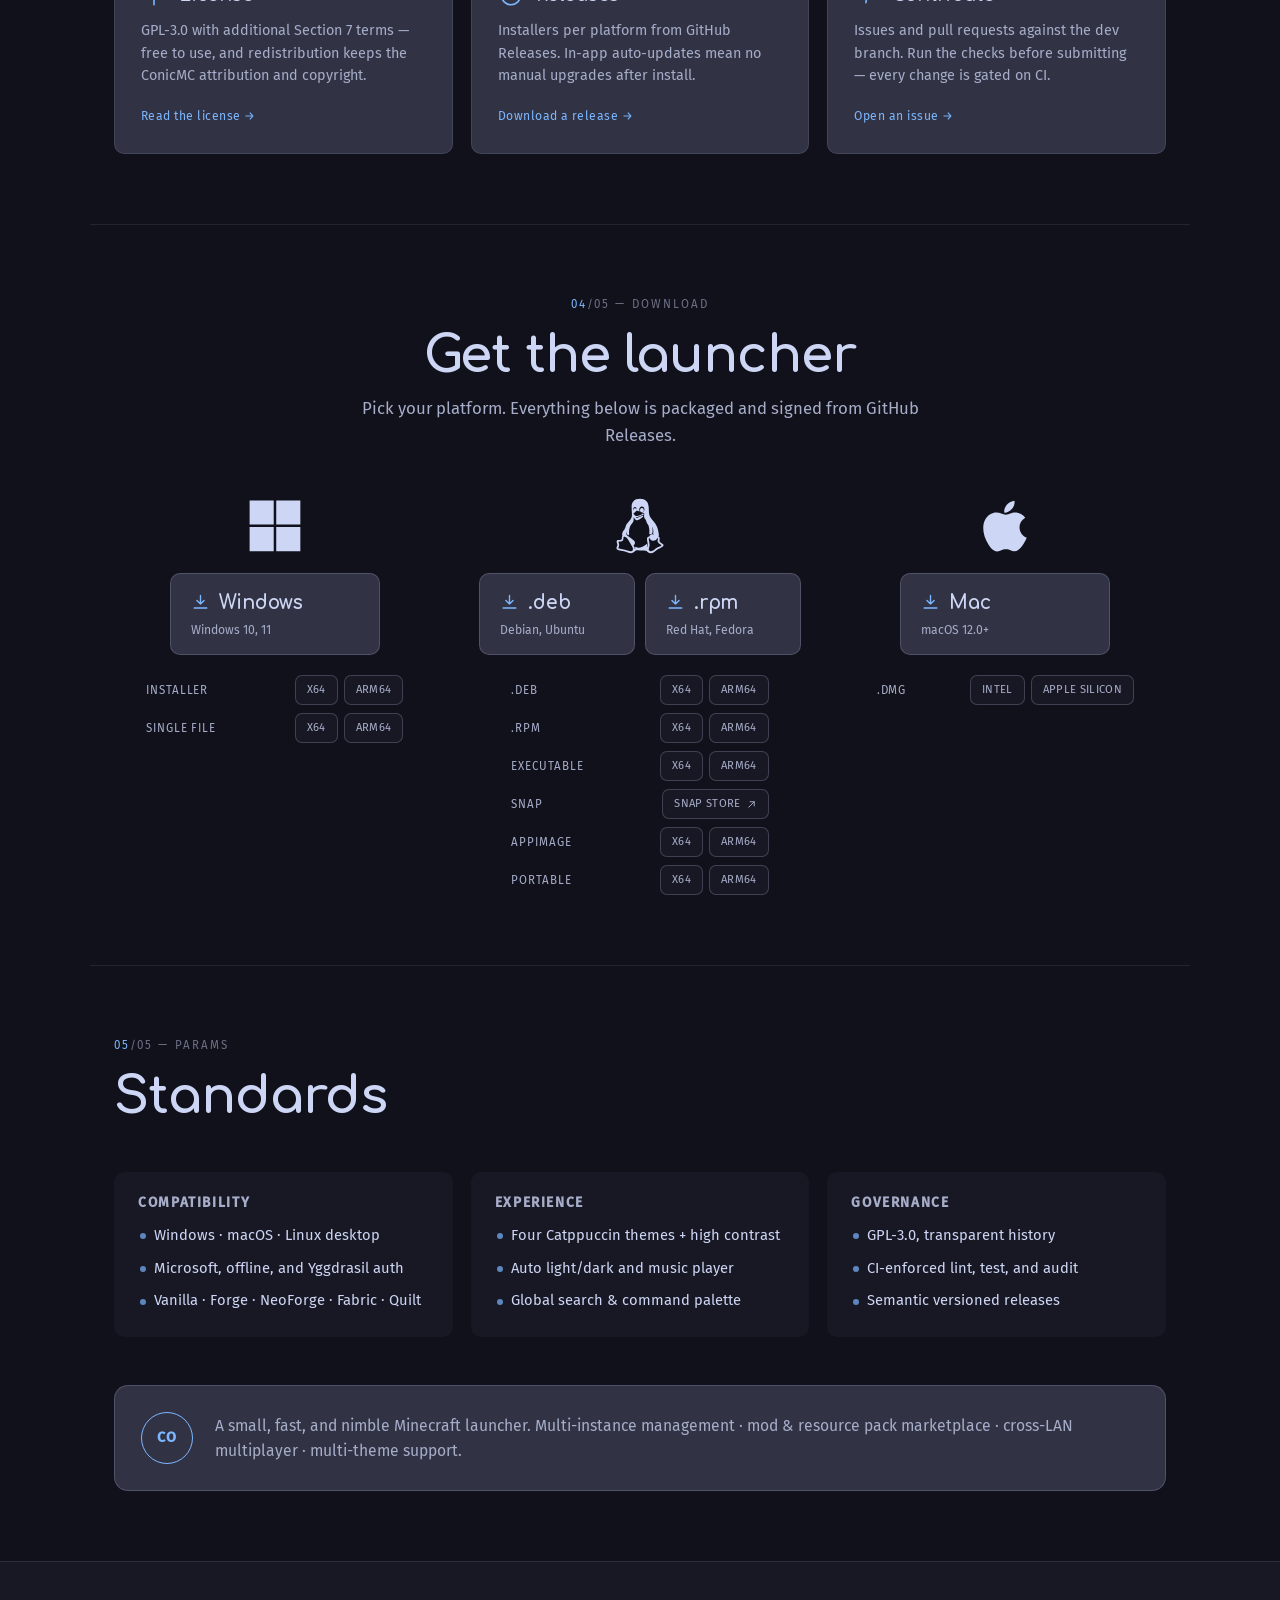
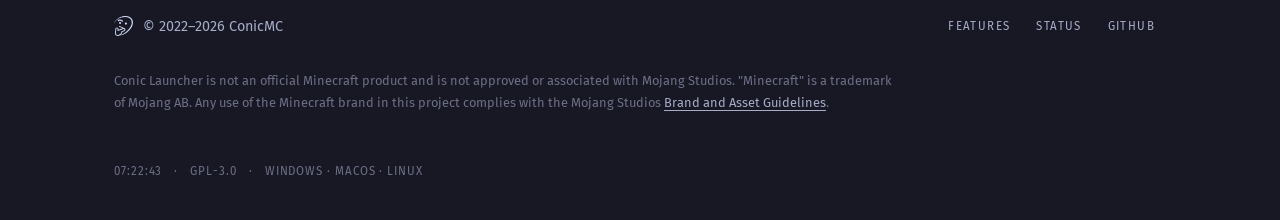
==== commit 01e35866: "chore: add Linux portable download button" ====
--- a/index.html
+++ b/index.html
@@ -456,6 +456,10 @@
               <a class="dl-chip" href="https://dl.conicmc.app/latest?os=linux&arch=x64&kind=appimage" target="_blank" rel="noopener">x64</a>
               <a class="dl-chip" href="https://dl.conicmc.app/latest?os=linux&arch=arm64&kind=appimage" target="_blank" rel="noopener">Arm64</a>
             </span></div>
+            <div class="dl-row"><span>Portable</span><span class="dl-chips">
+              <a class="dl-chip" href="https://dl.conicmc.app/latest?os=linux&arch=x64&kind=portable" target="_blank" rel="noopener">x64</a>
+              <a class="dl-chip" href="https://dl.conicmc.app/latest?os=linux&arch=arm64&kind=portable" target="_blank" rel="noopener">Arm64</a>
+            </span></div>
           </div>
         </div>
 
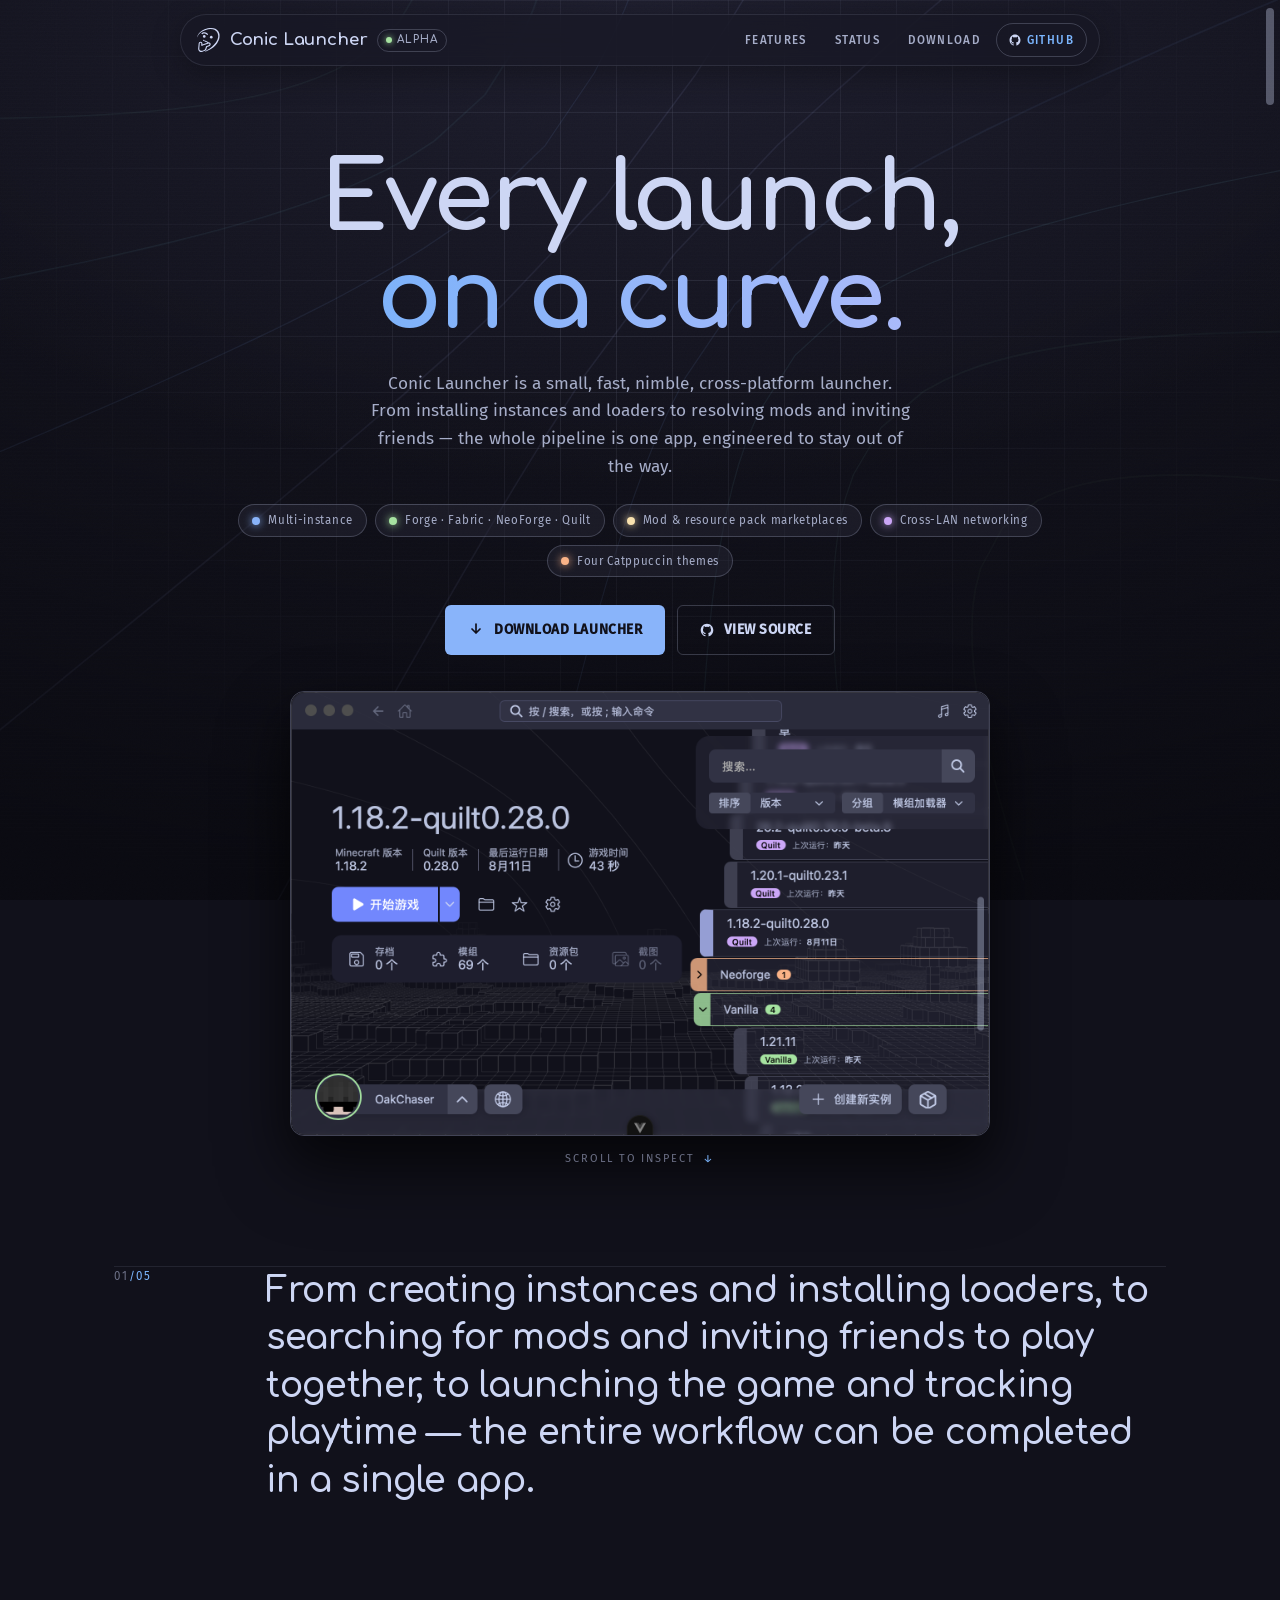
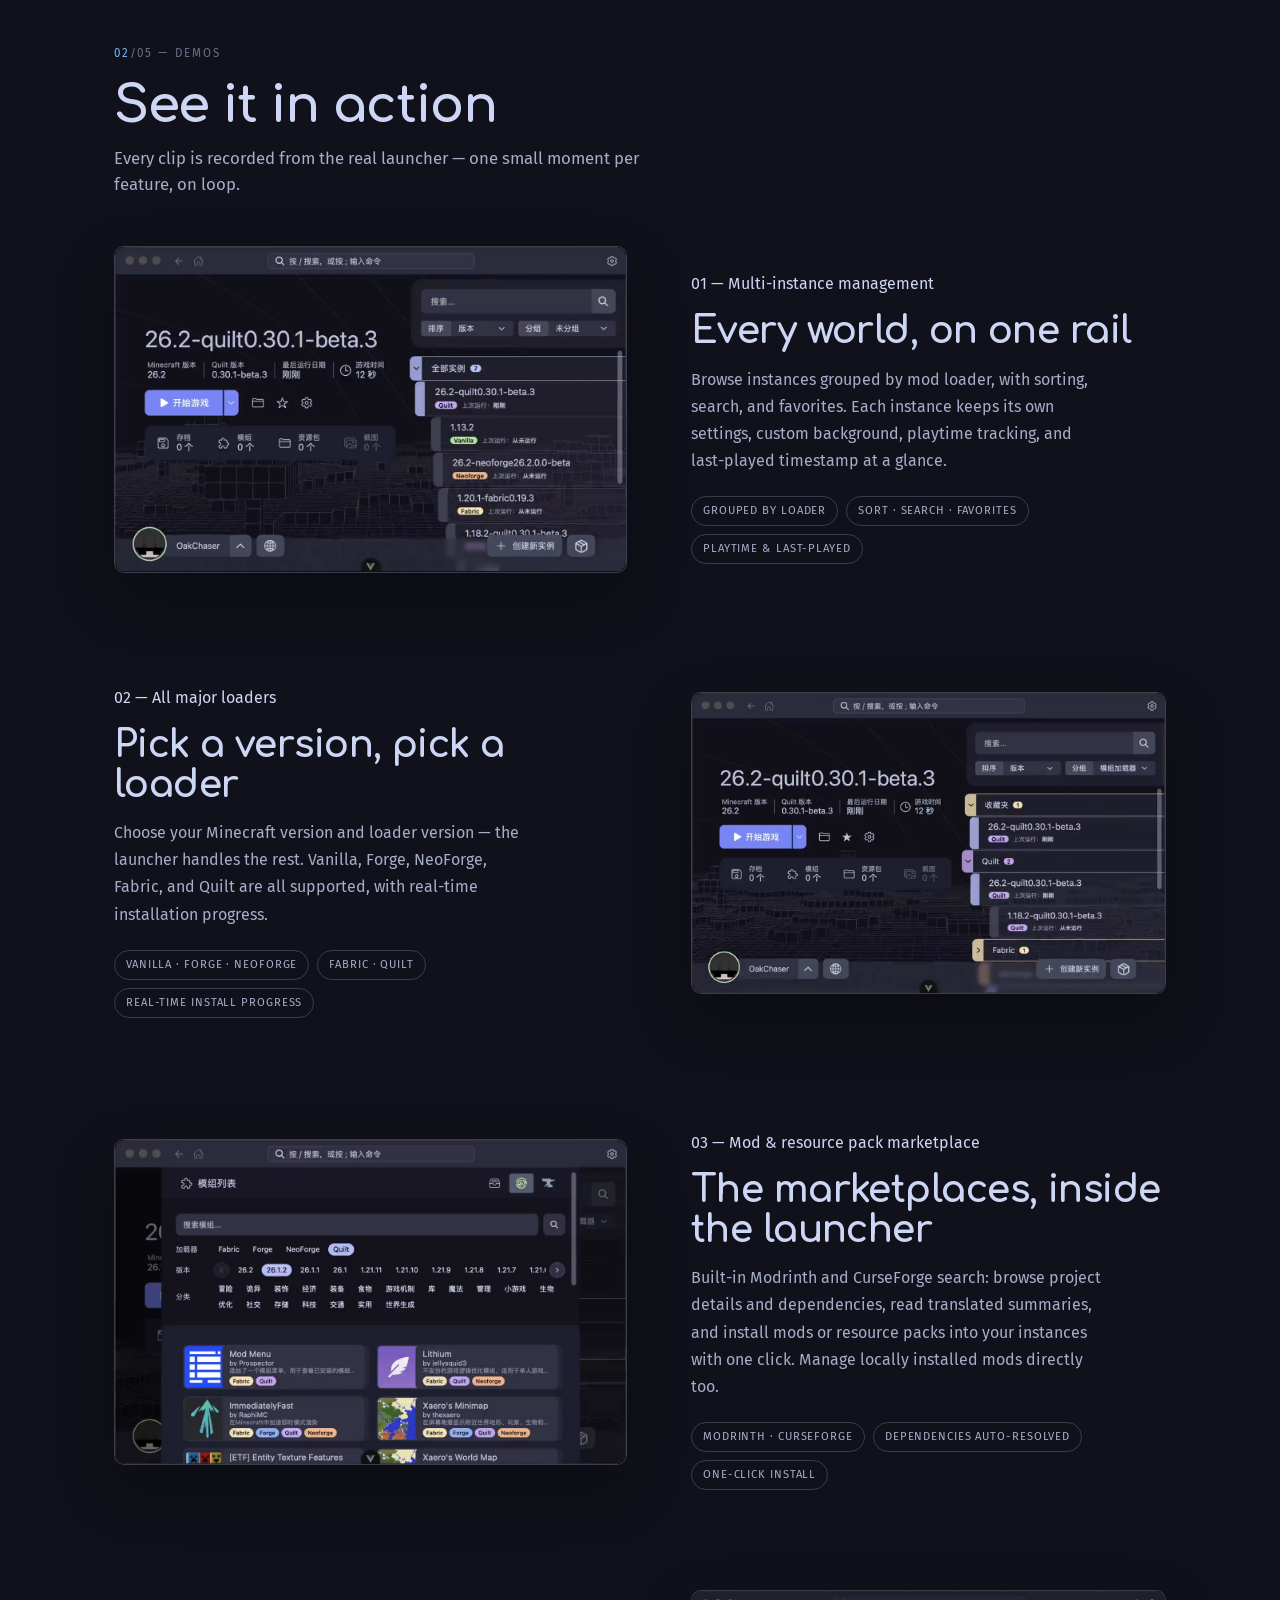
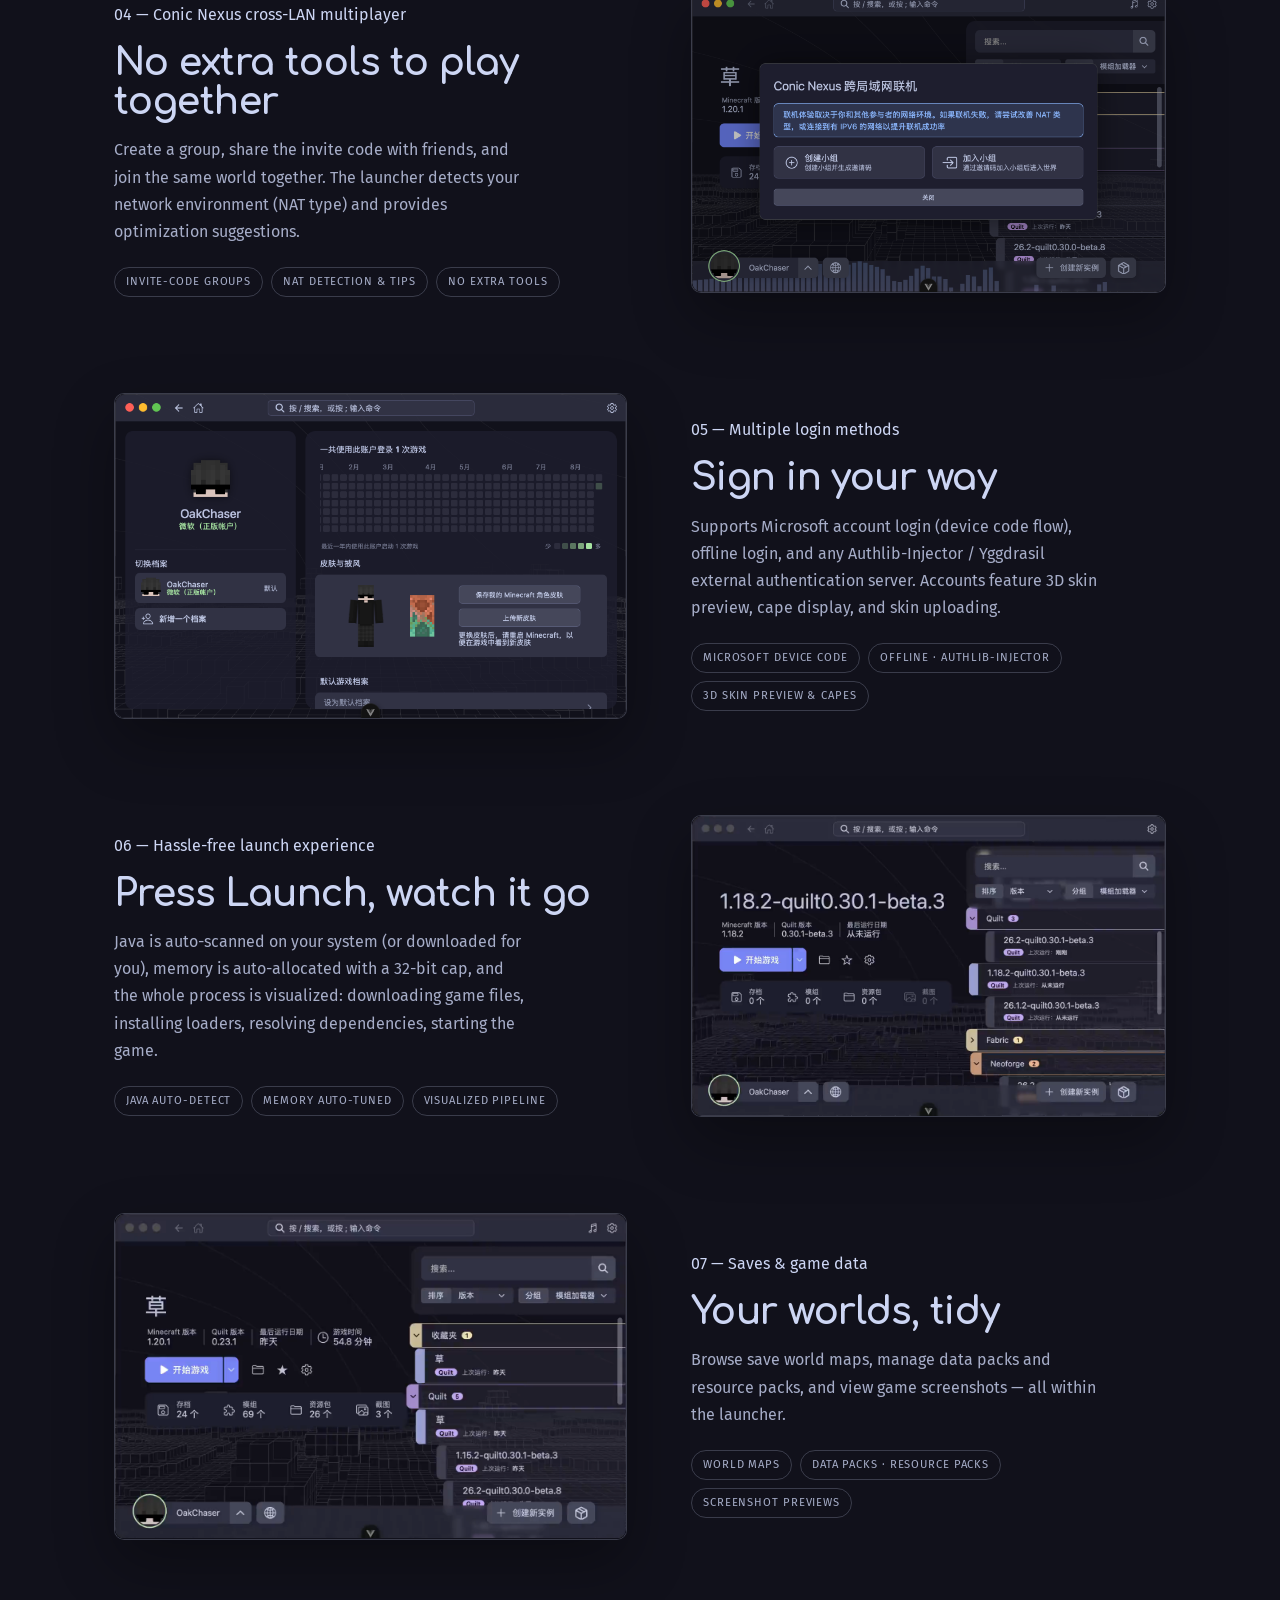
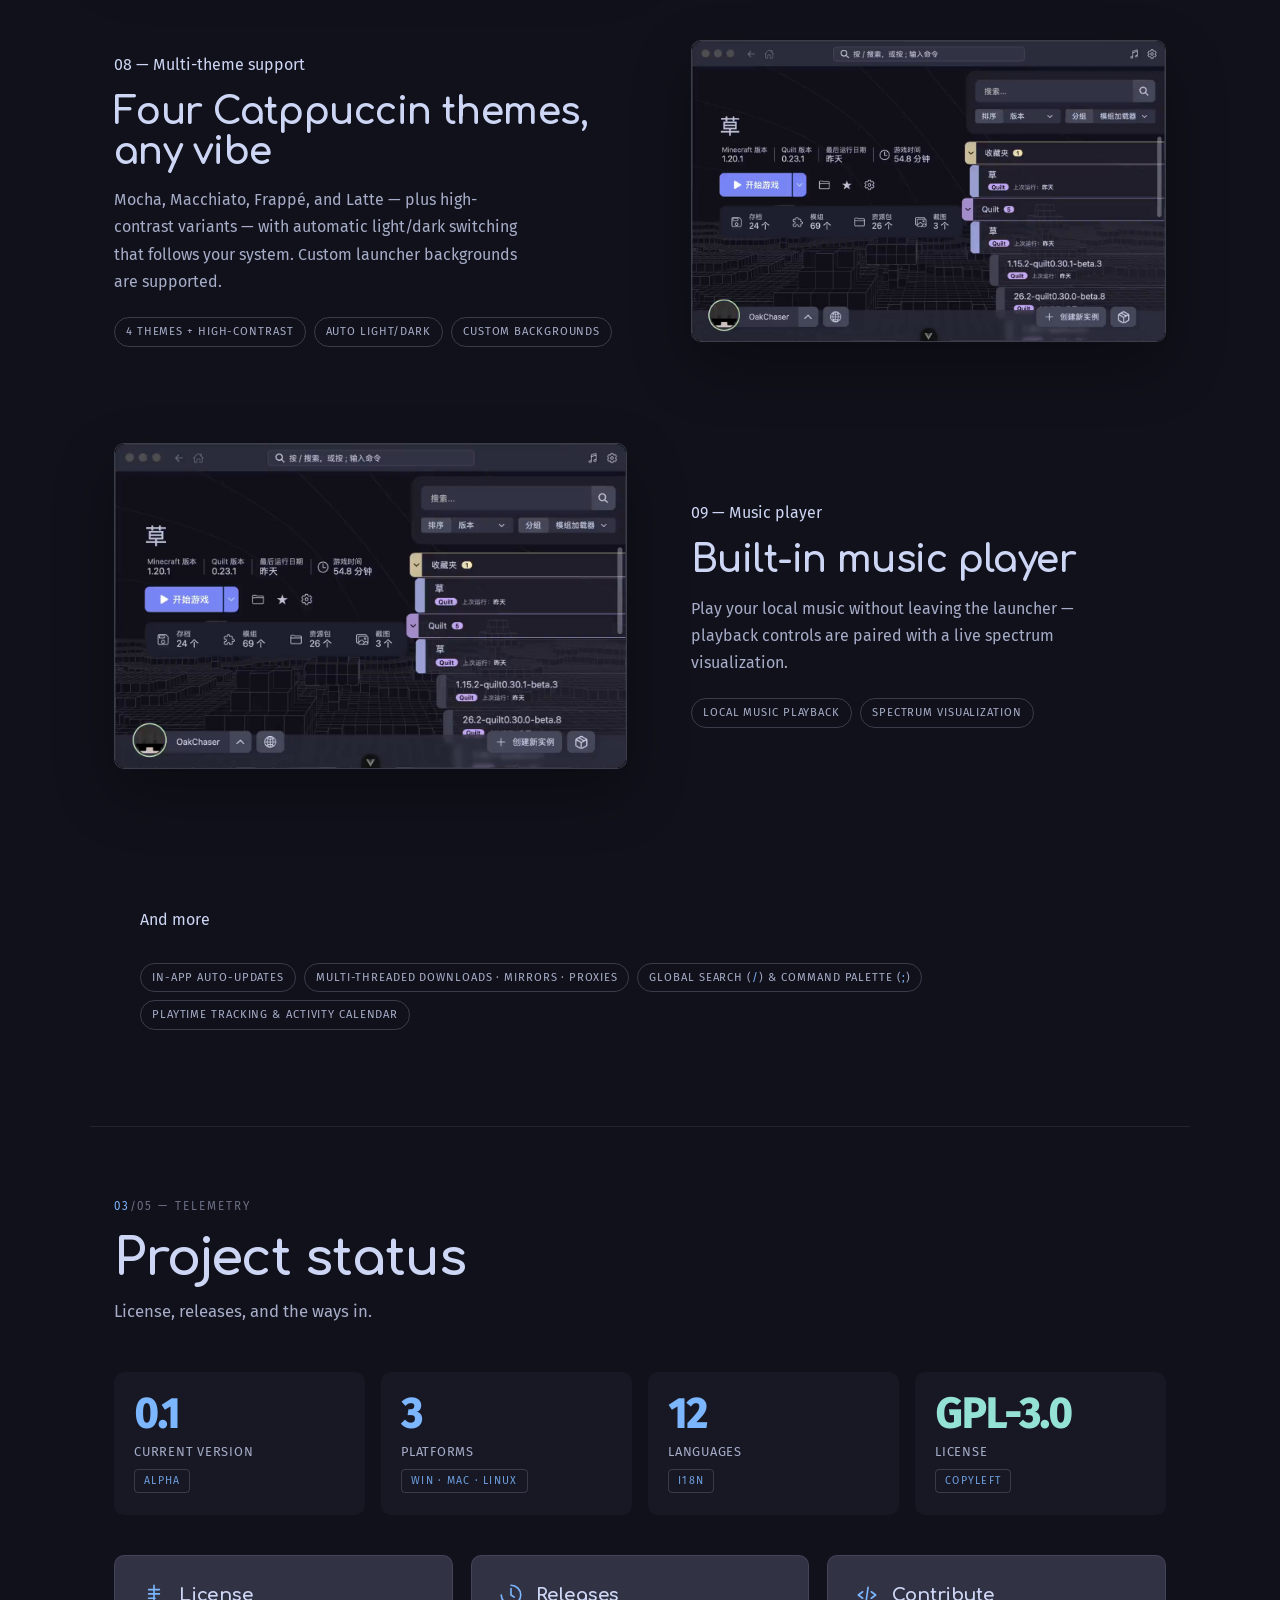
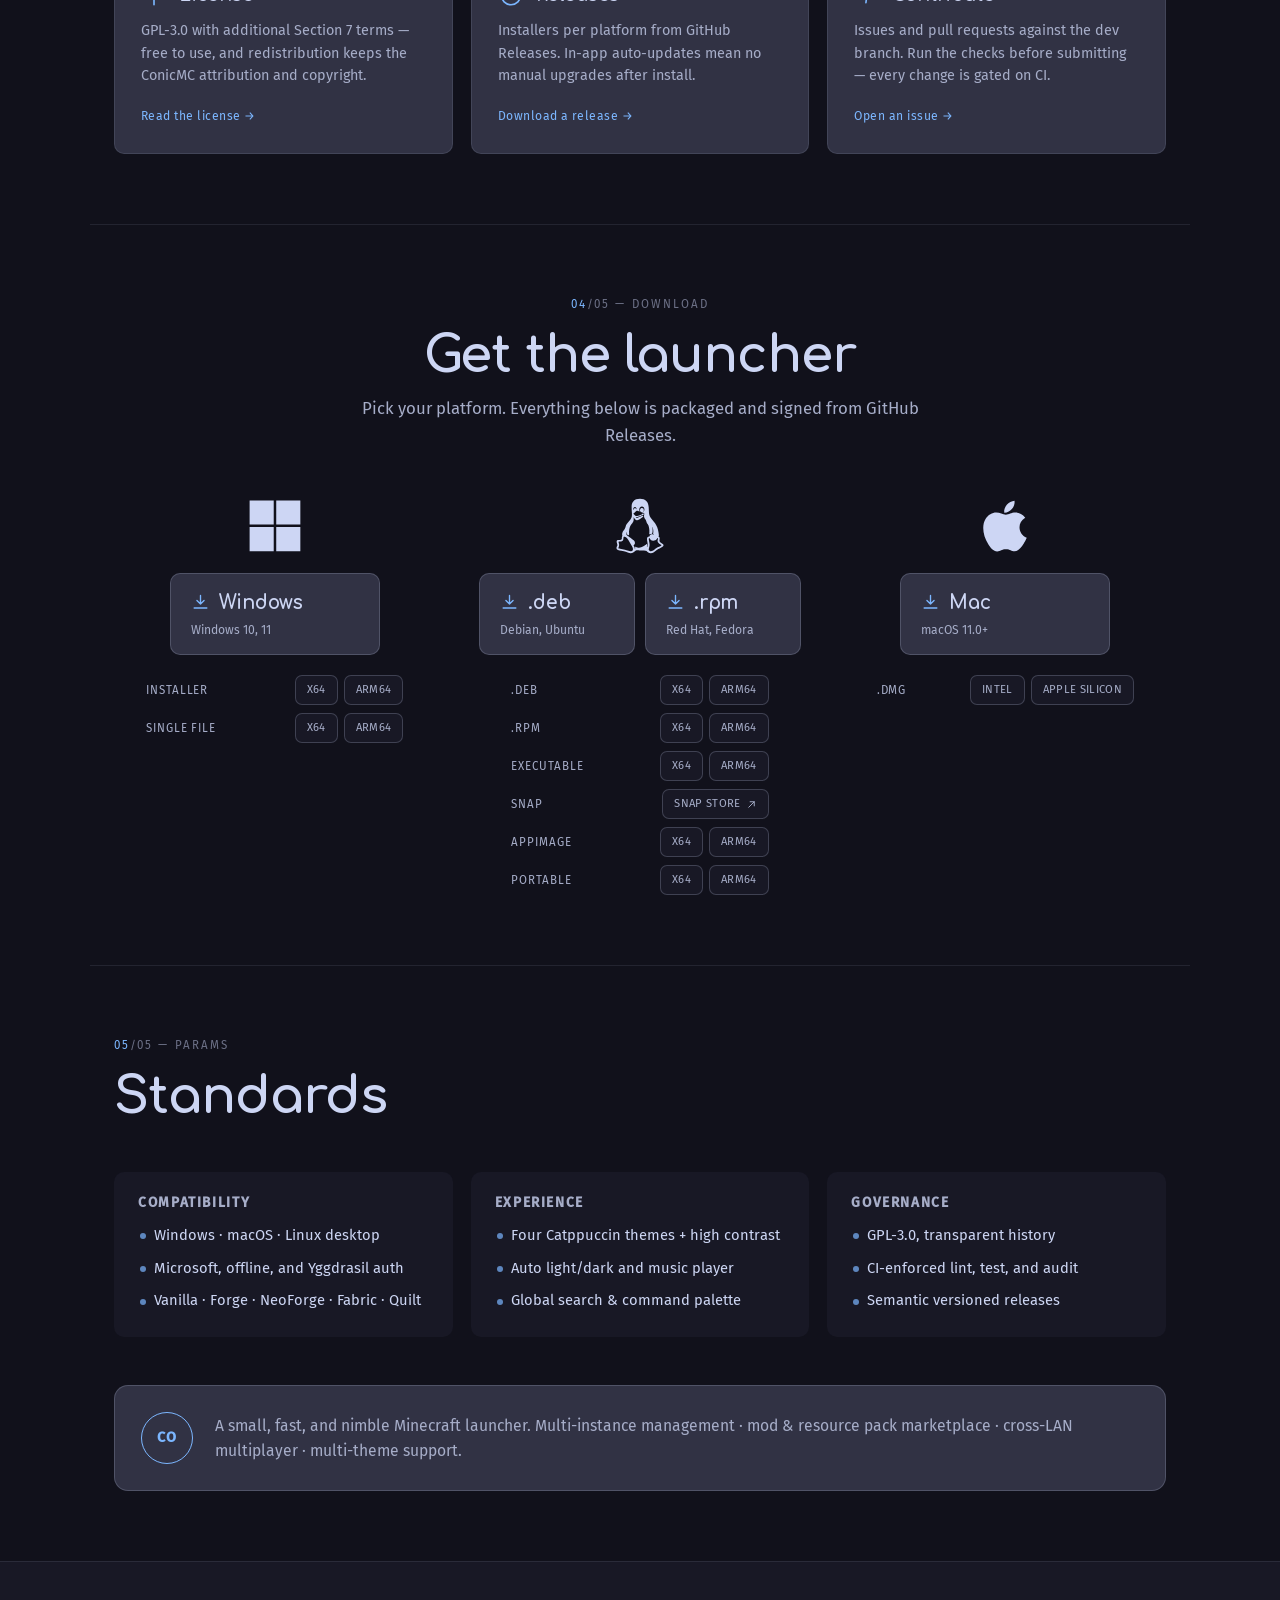
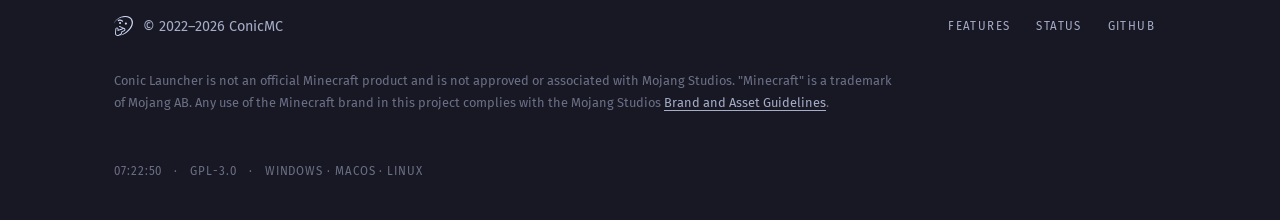
==== commit c47e7076: "feat: add robots.txt" ====
--- a/index.html
+++ b/index.html
@@ -473,7 +473,7 @@
               <svg viewBox="0 0 24 24" aria-hidden="true"><path d="M12 3v11m0 0 4.5-4.5M12 14 7.5 9.5M4 19h16" fill="none" stroke="currentColor" stroke-width="1.7" stroke-linecap="round" stroke-linejoin="round"/></svg>
               Mac
             </span>
-            <span class="dl-big-l2">macOS 12.0+</span>
+            <span class="dl-big-l2">macOS 11.0+</span>
           </a>
           <div class="dl-rows">
             <div class="dl-row"><span>.dmg</span><span class="dl-chips">
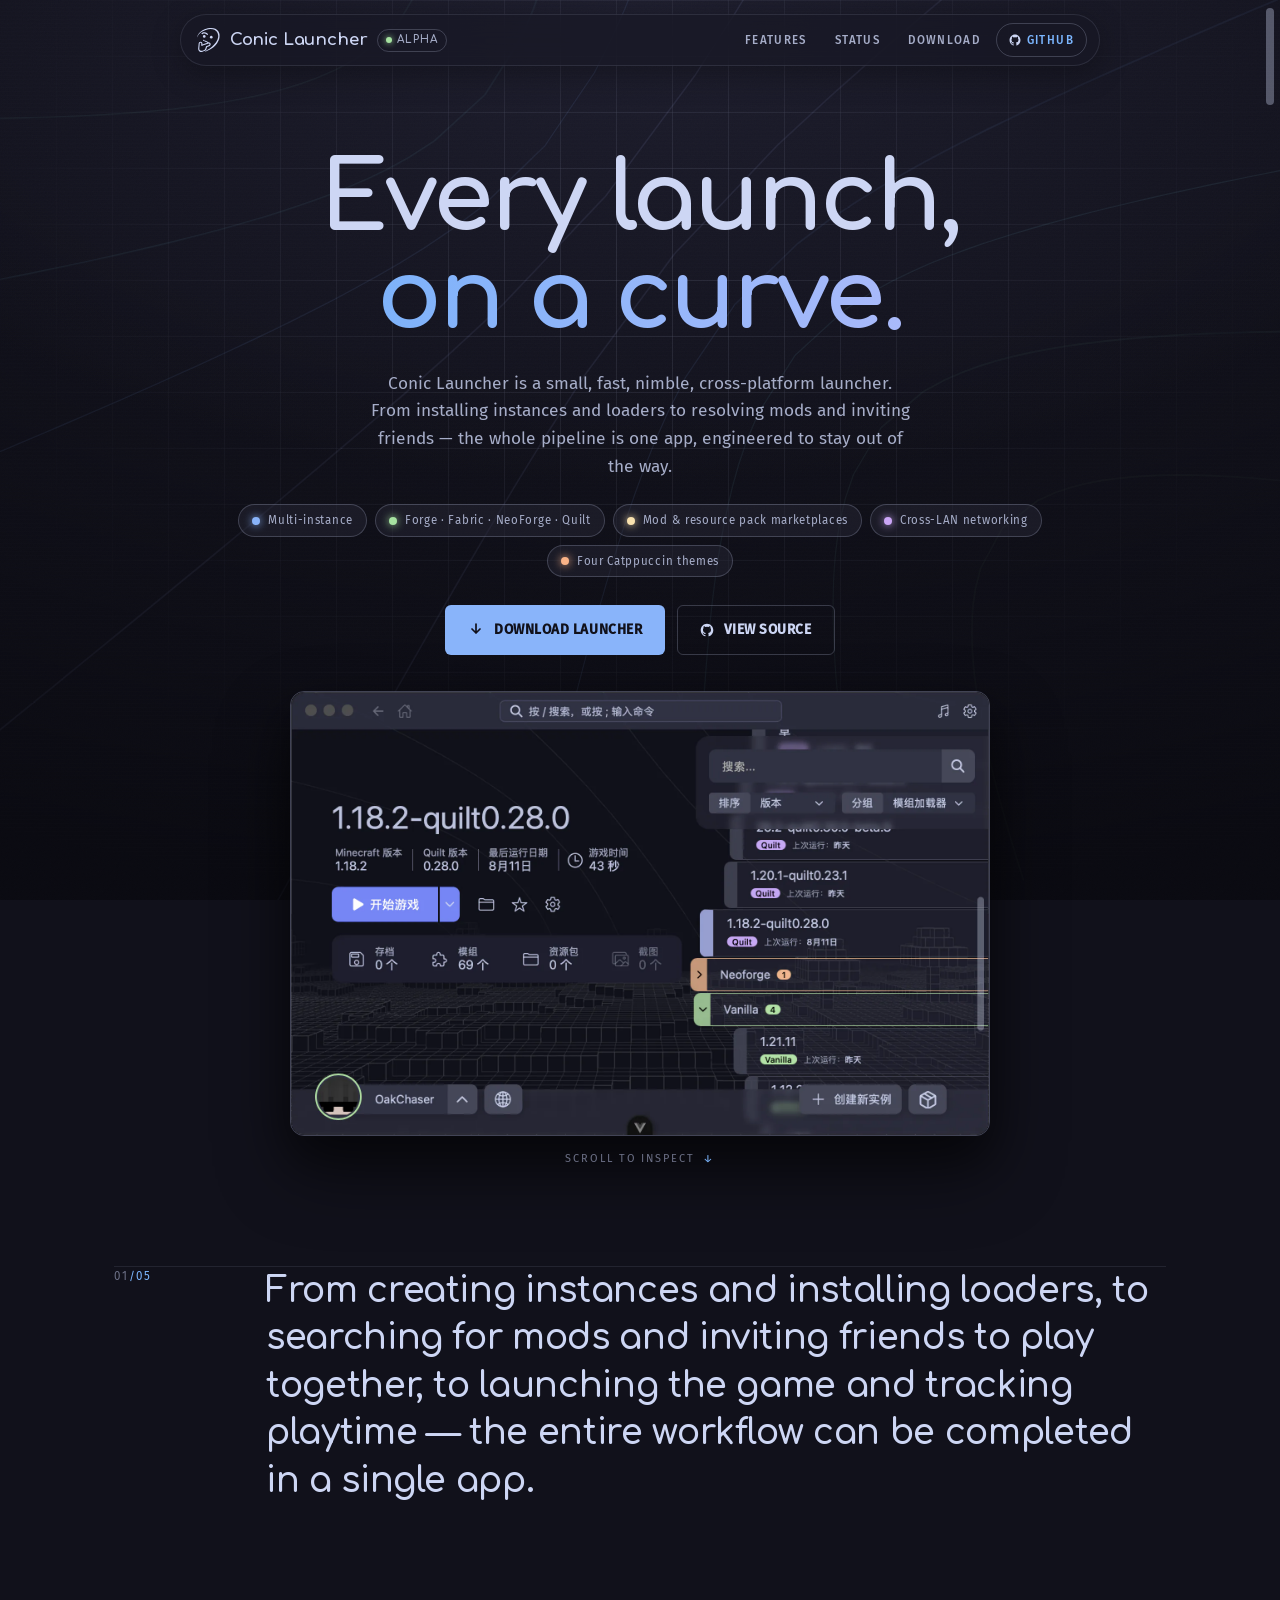
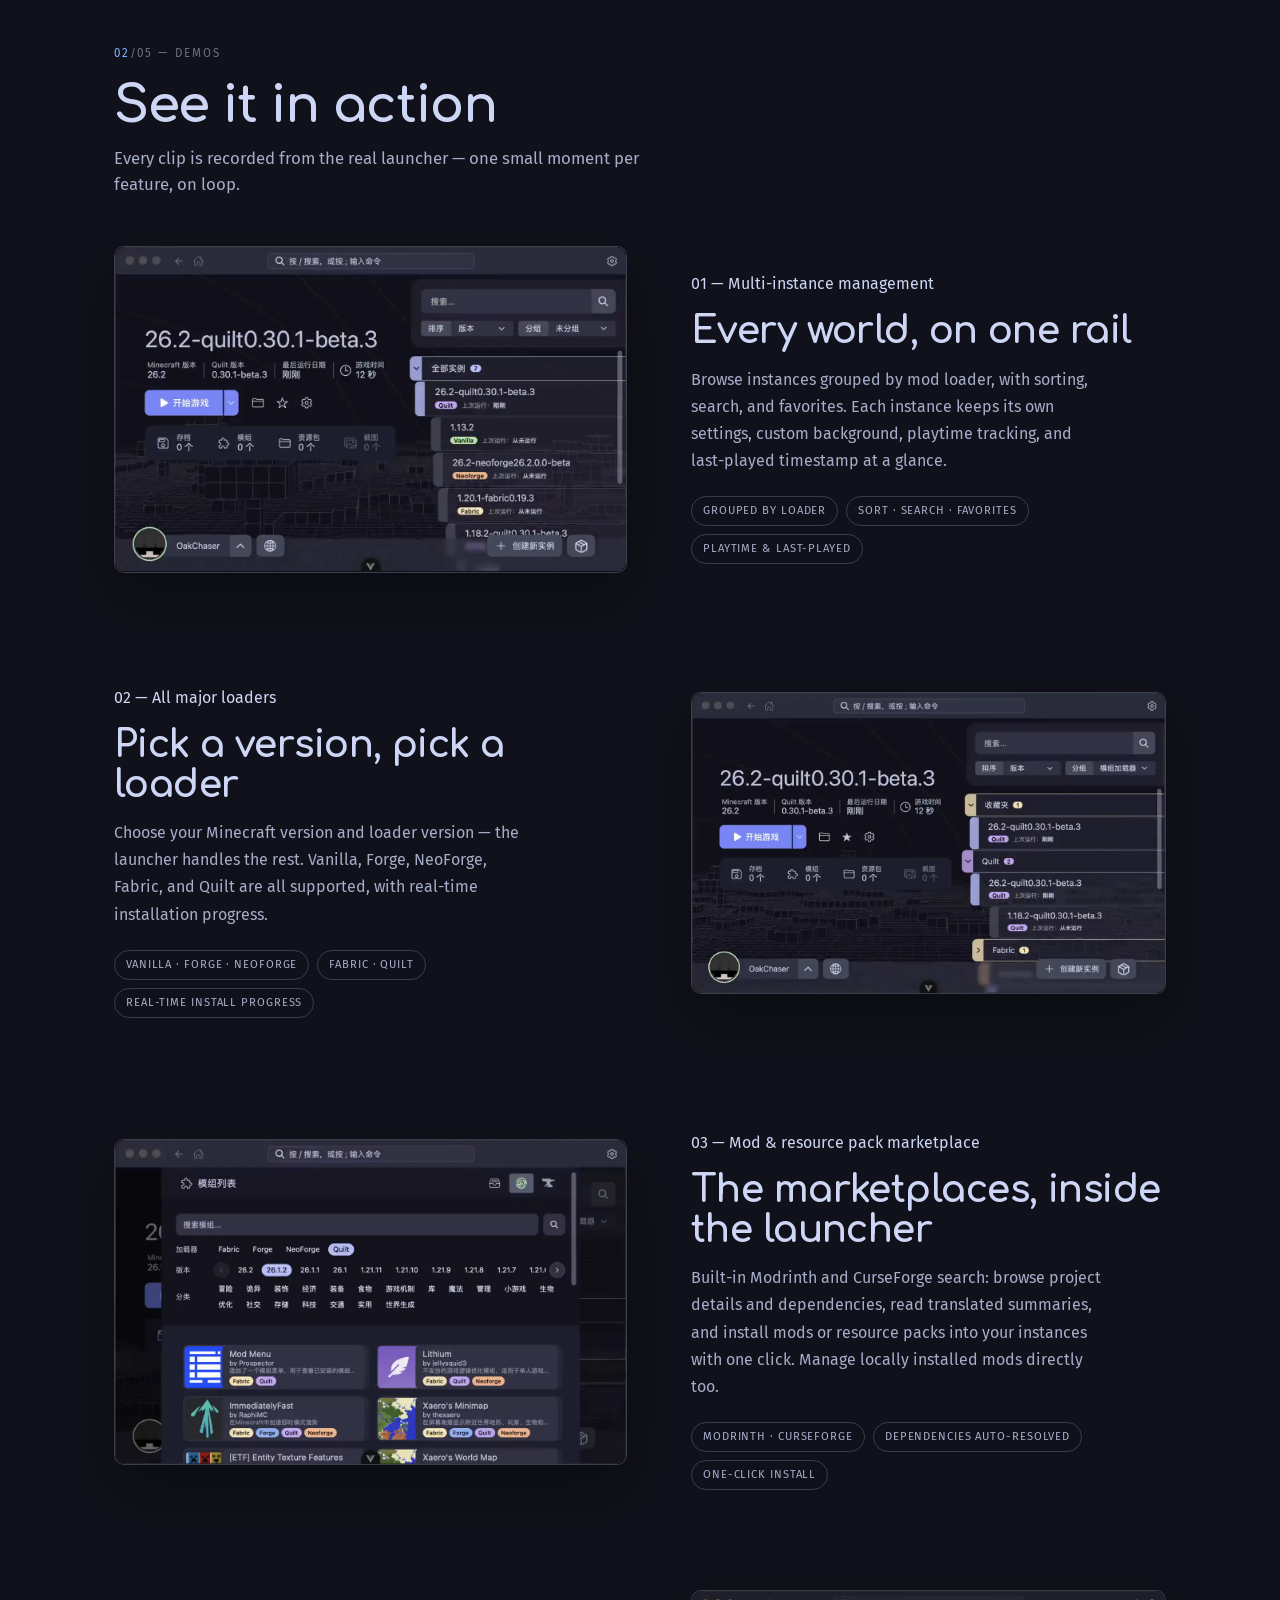
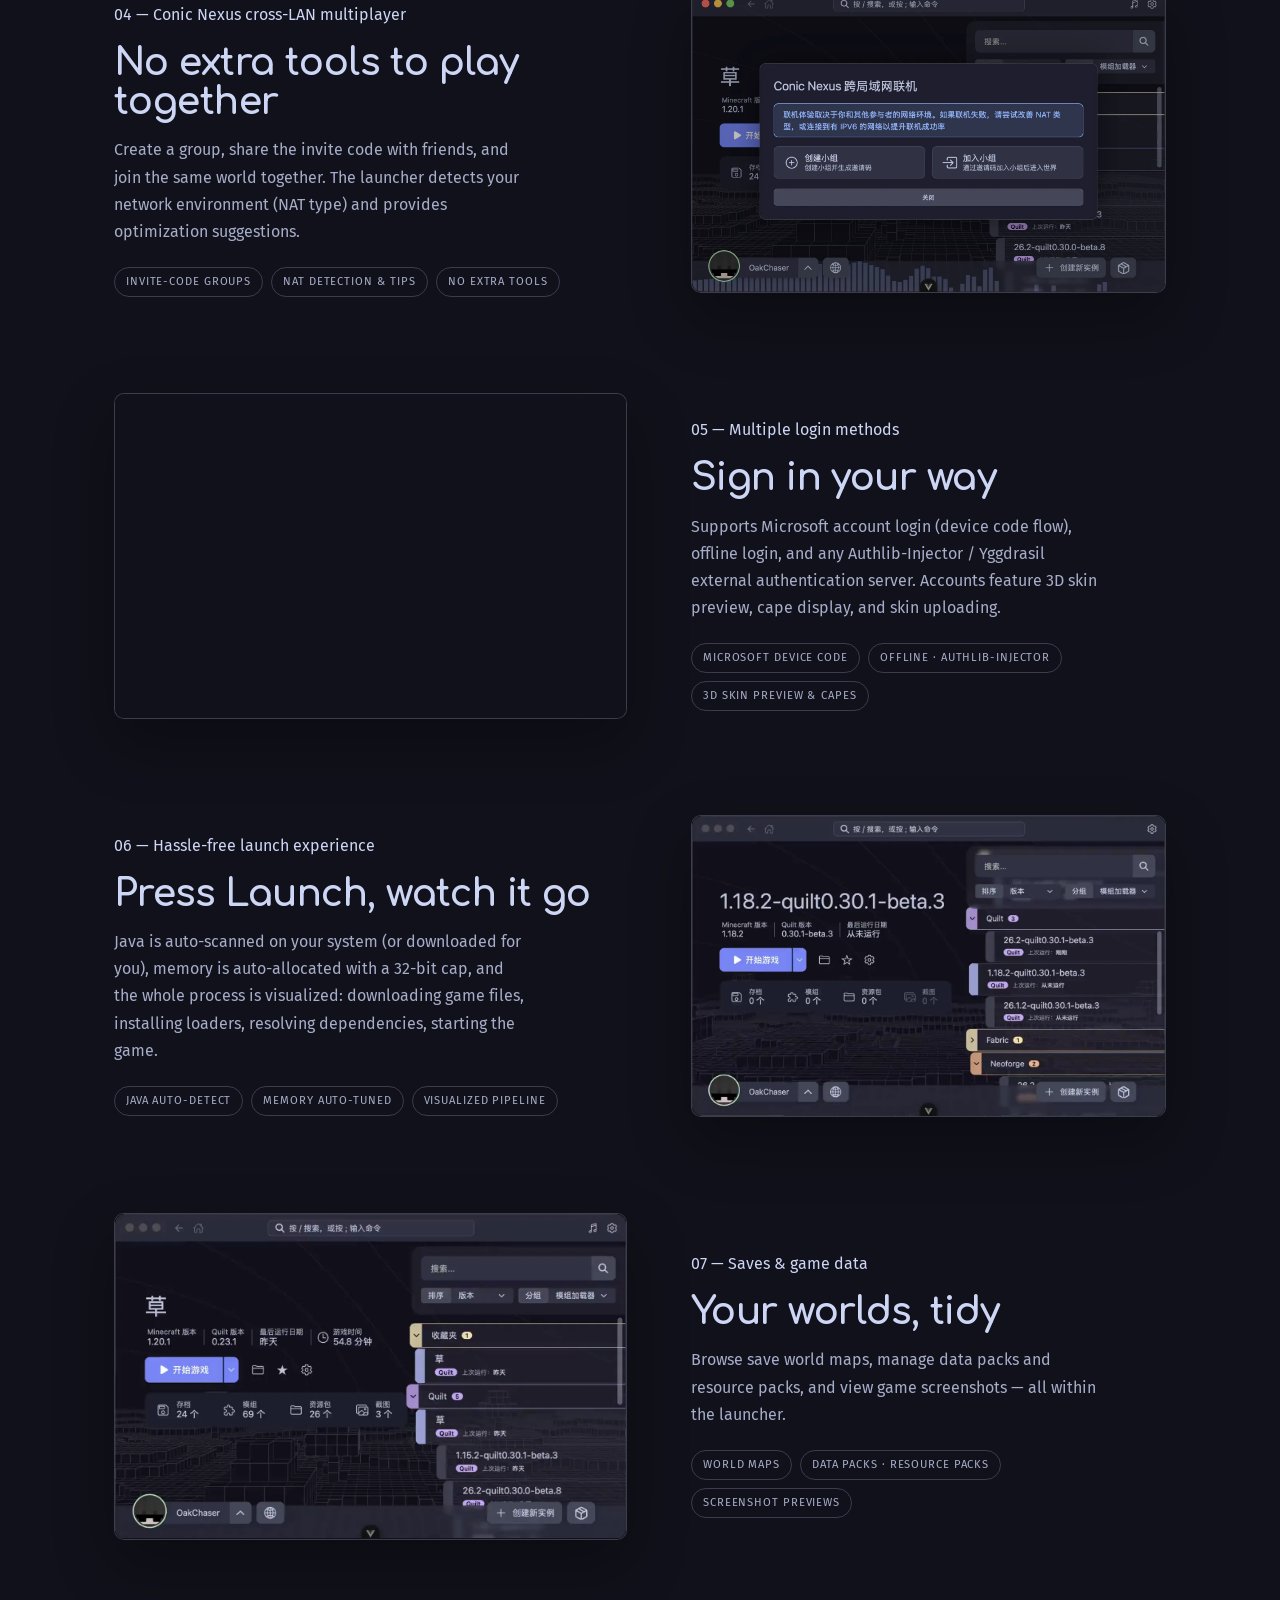
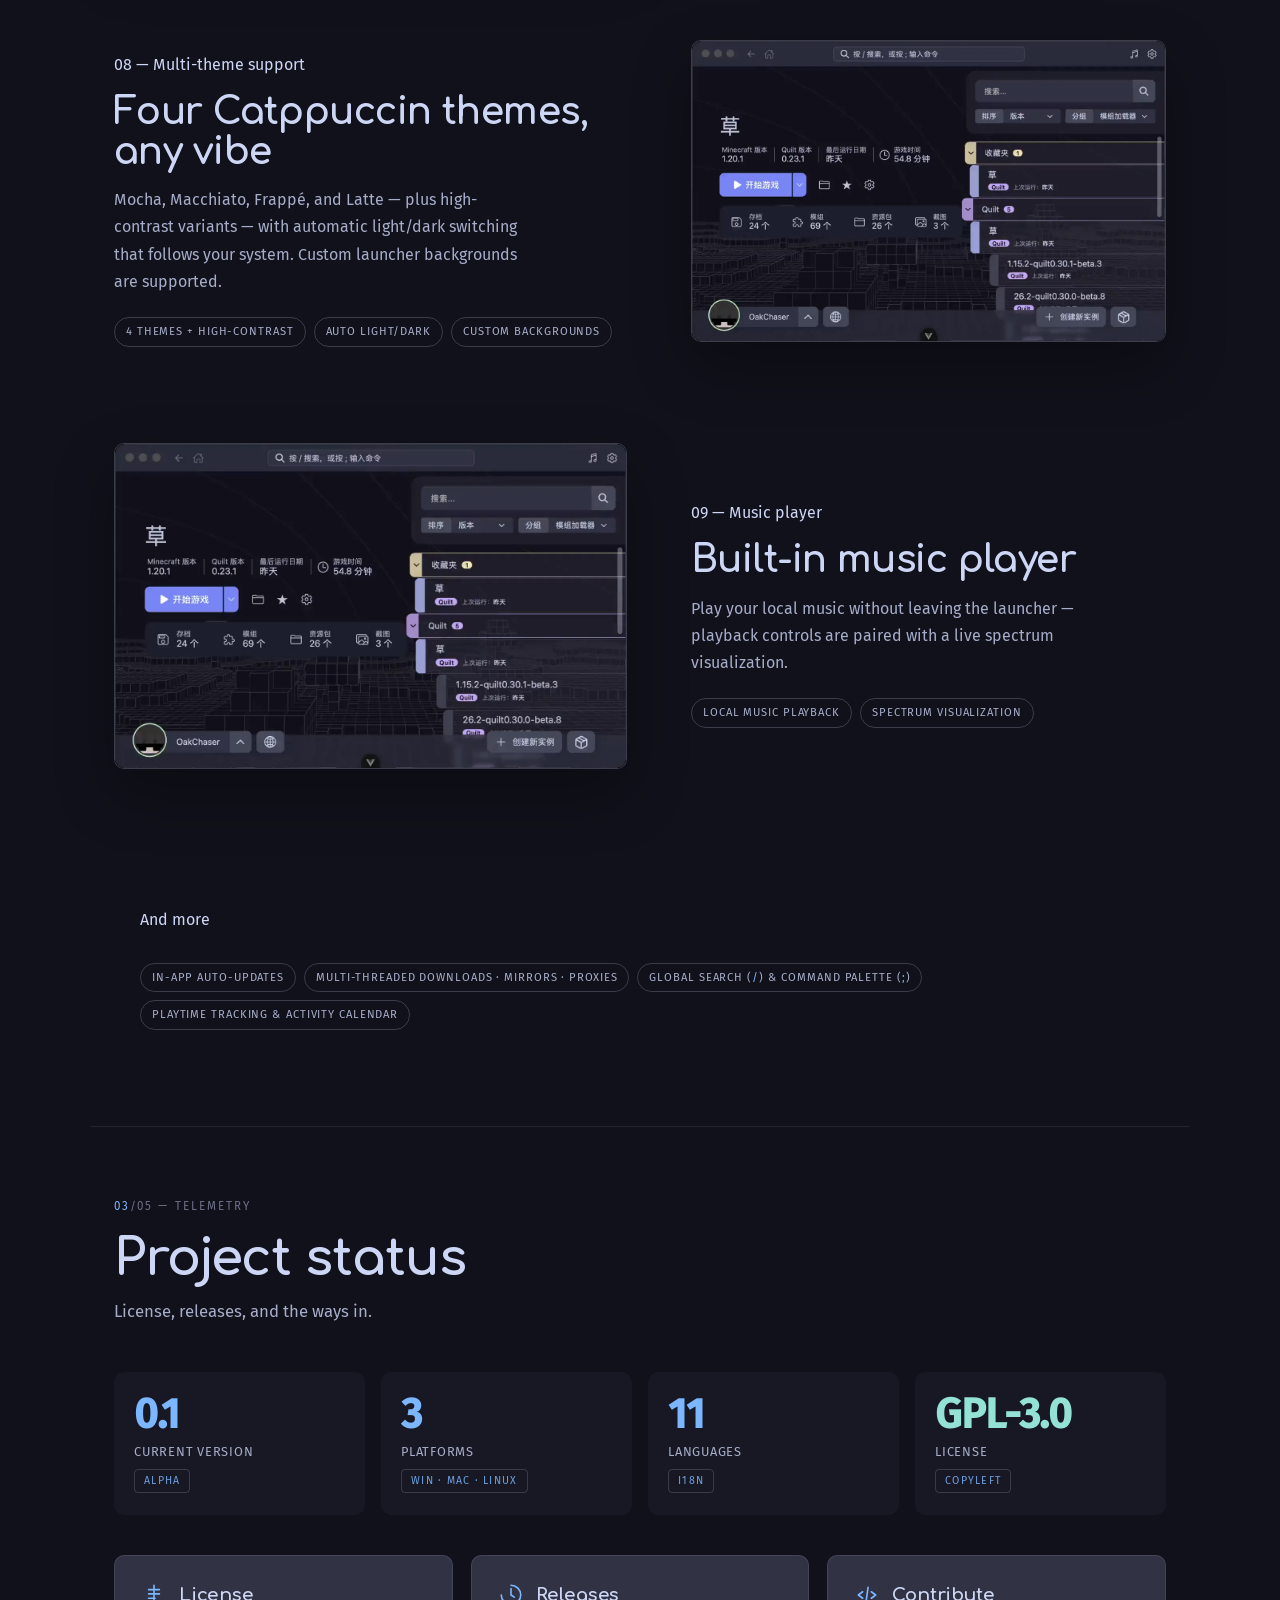
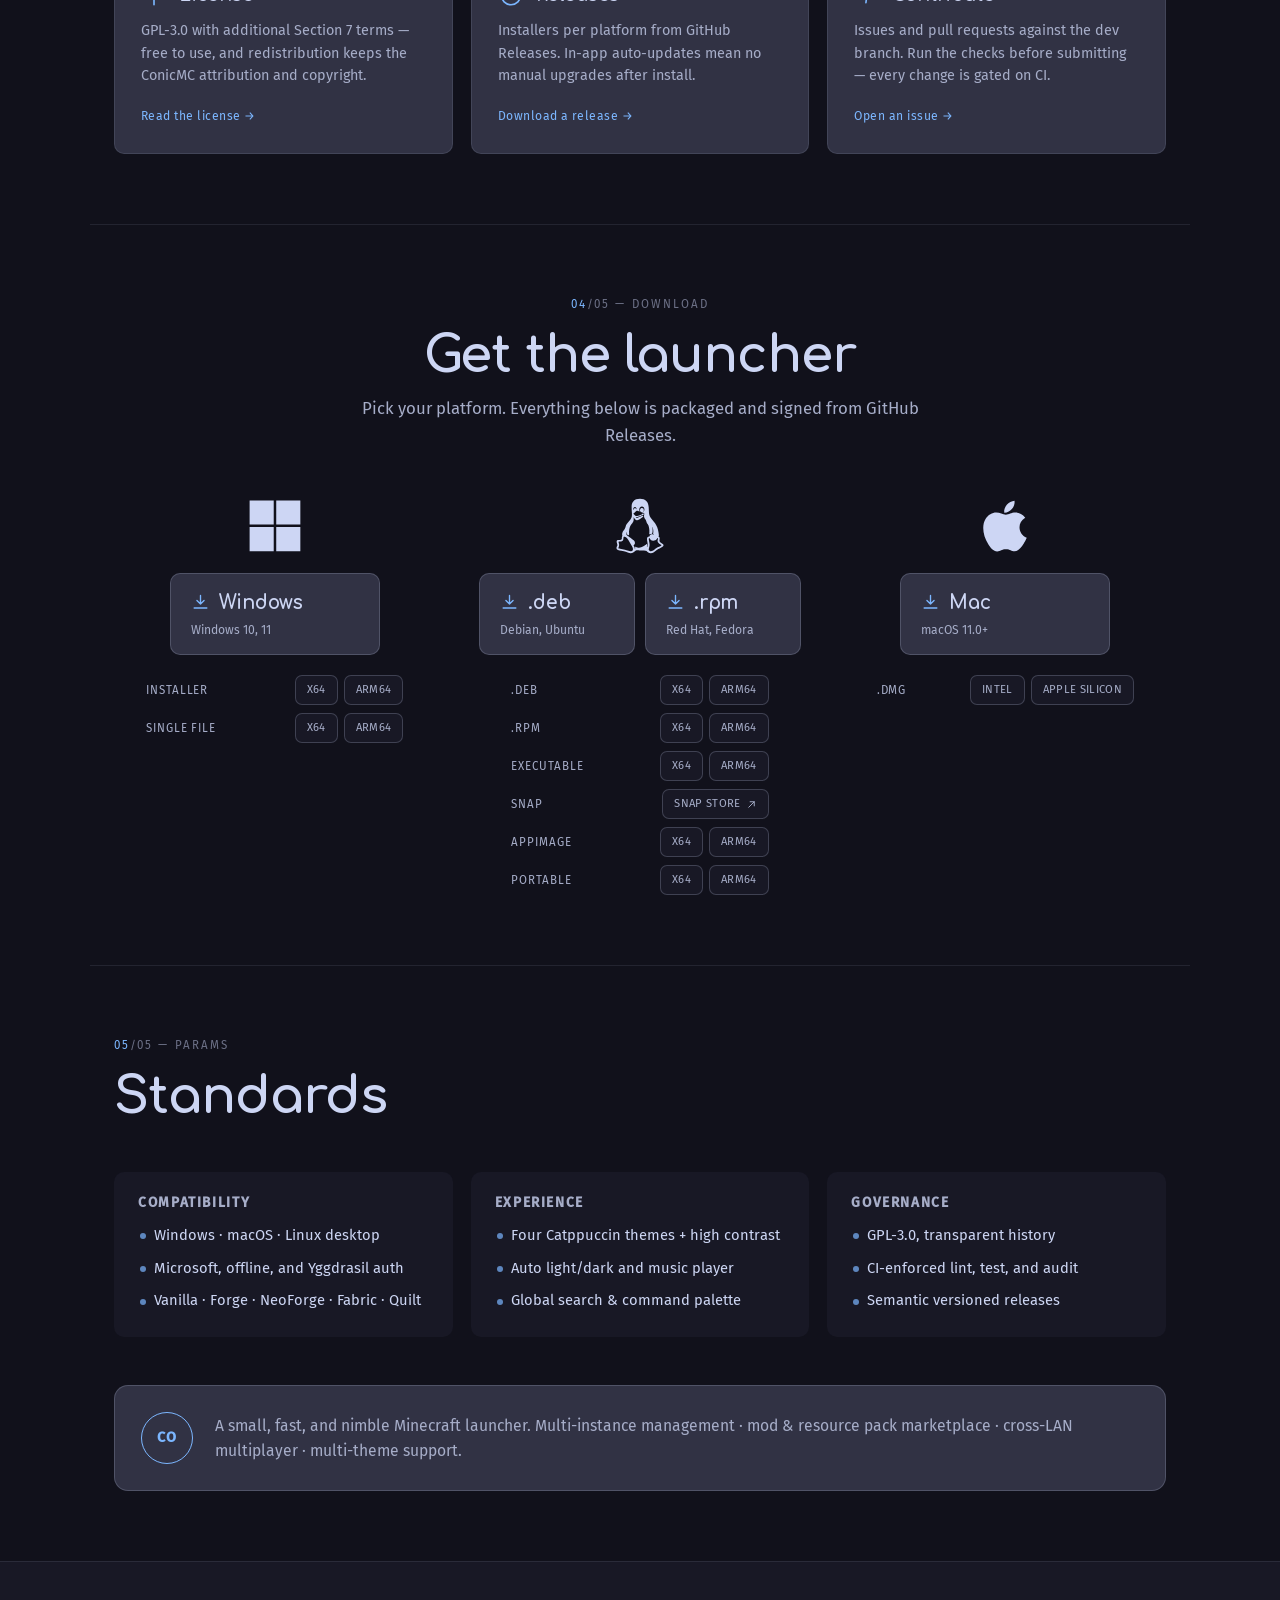
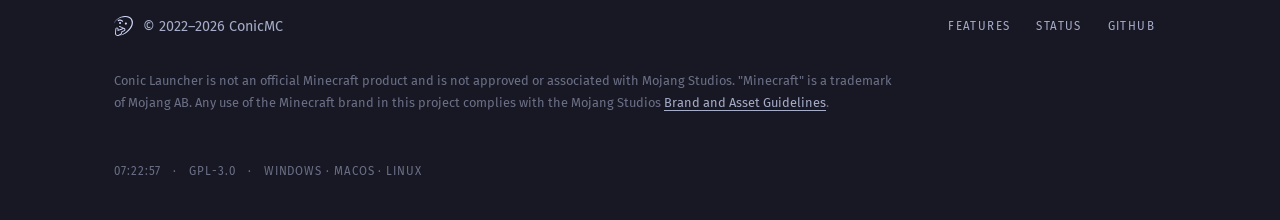
==== commit 2d2c876d: "perf: use webp to reduce response size" ====
--- a/index.html
+++ b/index.html
@@ -107,7 +107,7 @@
         </div>
 
         <div class="hero-card reveal d4">
-          <img class="hero-shot" src="assets/media/themes/mocha.png"
+          <img class="hero-shot" src="assets/media/themes/mocha.webp"
                alt="Conic Launcher homepage — Mocha theme"
                loading="lazy" decoding="async" />
         </div>
@@ -142,7 +142,7 @@
       <div class="demo">
         <div class="demo-media reveal">
           <div class="demo-frame">
-            <video src="assets/media/demo/instances.mp4" poster="assets/media/demo/instances-poster.png" muted loop playsinline autoplay preload="none" tabindex="-1"></video>
+            <video src="assets/media/demo/instances.mp4" poster="assets/media/demo/instances-poster.webp" muted loop playsinline autoplay preload="none" tabindex="-1"></video>
           </div>
         </div>
         <div class="demo-copy reveal d1">
@@ -160,7 +160,7 @@
       <div class="demo flip">
         <div class="demo-media reveal">
           <div class="demo-frame">
-            <video src="assets/media/demo/loaders.mp4" poster="assets/media/demo/loaders-poster.png" muted loop playsinline autoplay preload="none" tabindex="-1"></video>
+            <video src="assets/media/demo/loaders.mp4" poster="assets/media/demo/loaders-poster.webp" muted loop playsinline autoplay preload="none" tabindex="-1"></video>
           </div>
         </div>
         <div class="demo-copy reveal d1">
@@ -178,7 +178,7 @@
       <div class="demo">
         <div class="demo-media reveal">
           <div class="demo-frame">
-            <video src="assets/media/demo/marketplace.mp4" poster="assets/media/demo/marketplace-poster.png" muted loop playsinline autoplay preload="none" tabindex="-1"></video>
+            <video src="assets/media/demo/marketplace.mp4" poster="assets/media/demo/marketplace-poster.webp" muted loop playsinline autoplay preload="none" tabindex="-1"></video>
           </div>
         </div>
         <div class="demo-copy reveal d1">
@@ -196,7 +196,7 @@
       <div class="demo flip">
         <div class="demo-media reveal">
           <div class="demo-frame">
-            <img class="demo-shot" src="assets/media/demo/nexus.png" alt="Conic Nexus — cross-LAN multiplayer with invite codes and NAT detection" width="840" height="533" loading="lazy" decoding="async" />
+            <img class="demo-shot" src="assets/media/demo/nexus.webp" alt="Conic Nexus — cross-LAN multiplayer with invite codes and NAT detection" width="840" height="533" loading="lazy" decoding="async" />
           </div>
         </div>
         <div class="demo-copy reveal d1">
@@ -214,7 +214,7 @@
       <div class="demo">
         <div class="demo-media reveal">
           <div class="demo-frame">
-            <img class="demo-shot" src="assets/media/demo/accounts.png" alt="Multiple login methods — Microsoft, offline, and Authlib-injector with 3D skin preview" width="840" height="533" loading="lazy" decoding="async" />
+            <img class="demo-shot" src="assets/media/demo/accounts.webp" alt="Multiple login methods — Microsoft, offline, and Authlib-injector with 3D skin preview" width="840" height="533" loading="lazy" decoding="async" />
           </div>
         </div>
         <div class="demo-copy reveal d1">
@@ -232,7 +232,7 @@
       <div class="demo flip">
         <div class="demo-media reveal">
           <div class="demo-frame">
-            <video src="assets/media/demo/launch.mp4" poster="assets/media/demo/launch-poster.png" muted loop playsinline autoplay preload="none" tabindex="-1"></video>
+            <video src="assets/media/demo/launch.mp4" poster="assets/media/demo/launch-poster.webp" muted loop playsinline autoplay preload="none" tabindex="-1"></video>
           </div>
         </div>
         <div class="demo-copy reveal d1">
@@ -250,7 +250,7 @@
       <div class="demo">
         <div class="demo-media reveal">
           <div class="demo-frame">
-            <video src="assets/media/demo/saves.mp4" poster="assets/media/demo/saves-poster.png" muted loop playsinline autoplay preload="none" tabindex="-1"></video>
+            <video src="assets/media/demo/saves.mp4" poster="assets/media/demo/saves-poster.webp" muted loop playsinline autoplay preload="none" tabindex="-1"></video>
           </div>
         </div>
         <div class="demo-copy reveal d1">
@@ -268,7 +268,7 @@
       <div class="demo flip">
         <div class="demo-media reveal">
           <div class="demo-frame">
-            <video src="assets/media/demo/themes.mp4" poster="assets/media/demo/themes-poster.png" muted loop playsinline autoplay preload="none" tabindex="-1"></video>
+            <video src="assets/media/demo/themes.mp4" poster="assets/media/demo/themes-poster.webp" muted loop playsinline autoplay preload="none" tabindex="-1"></video>
           </div>
         </div>
         <div class="demo-copy reveal d1">
@@ -286,7 +286,7 @@
       <div class="demo">
         <div class="demo-media reveal">
           <div class="demo-frame">
-            <video src="assets/media/demo/music.mp4" poster="assets/media/demo/music-poster.png" muted loop playsinline autoplay preload="none" tabindex="-1"></video>
+            <video src="assets/media/demo/music.mp4" poster="assets/media/demo/music-poster.webp" muted loop playsinline autoplay preload="none" tabindex="-1"></video>
           </div>
         </div>
         <div class="demo-copy reveal d1">
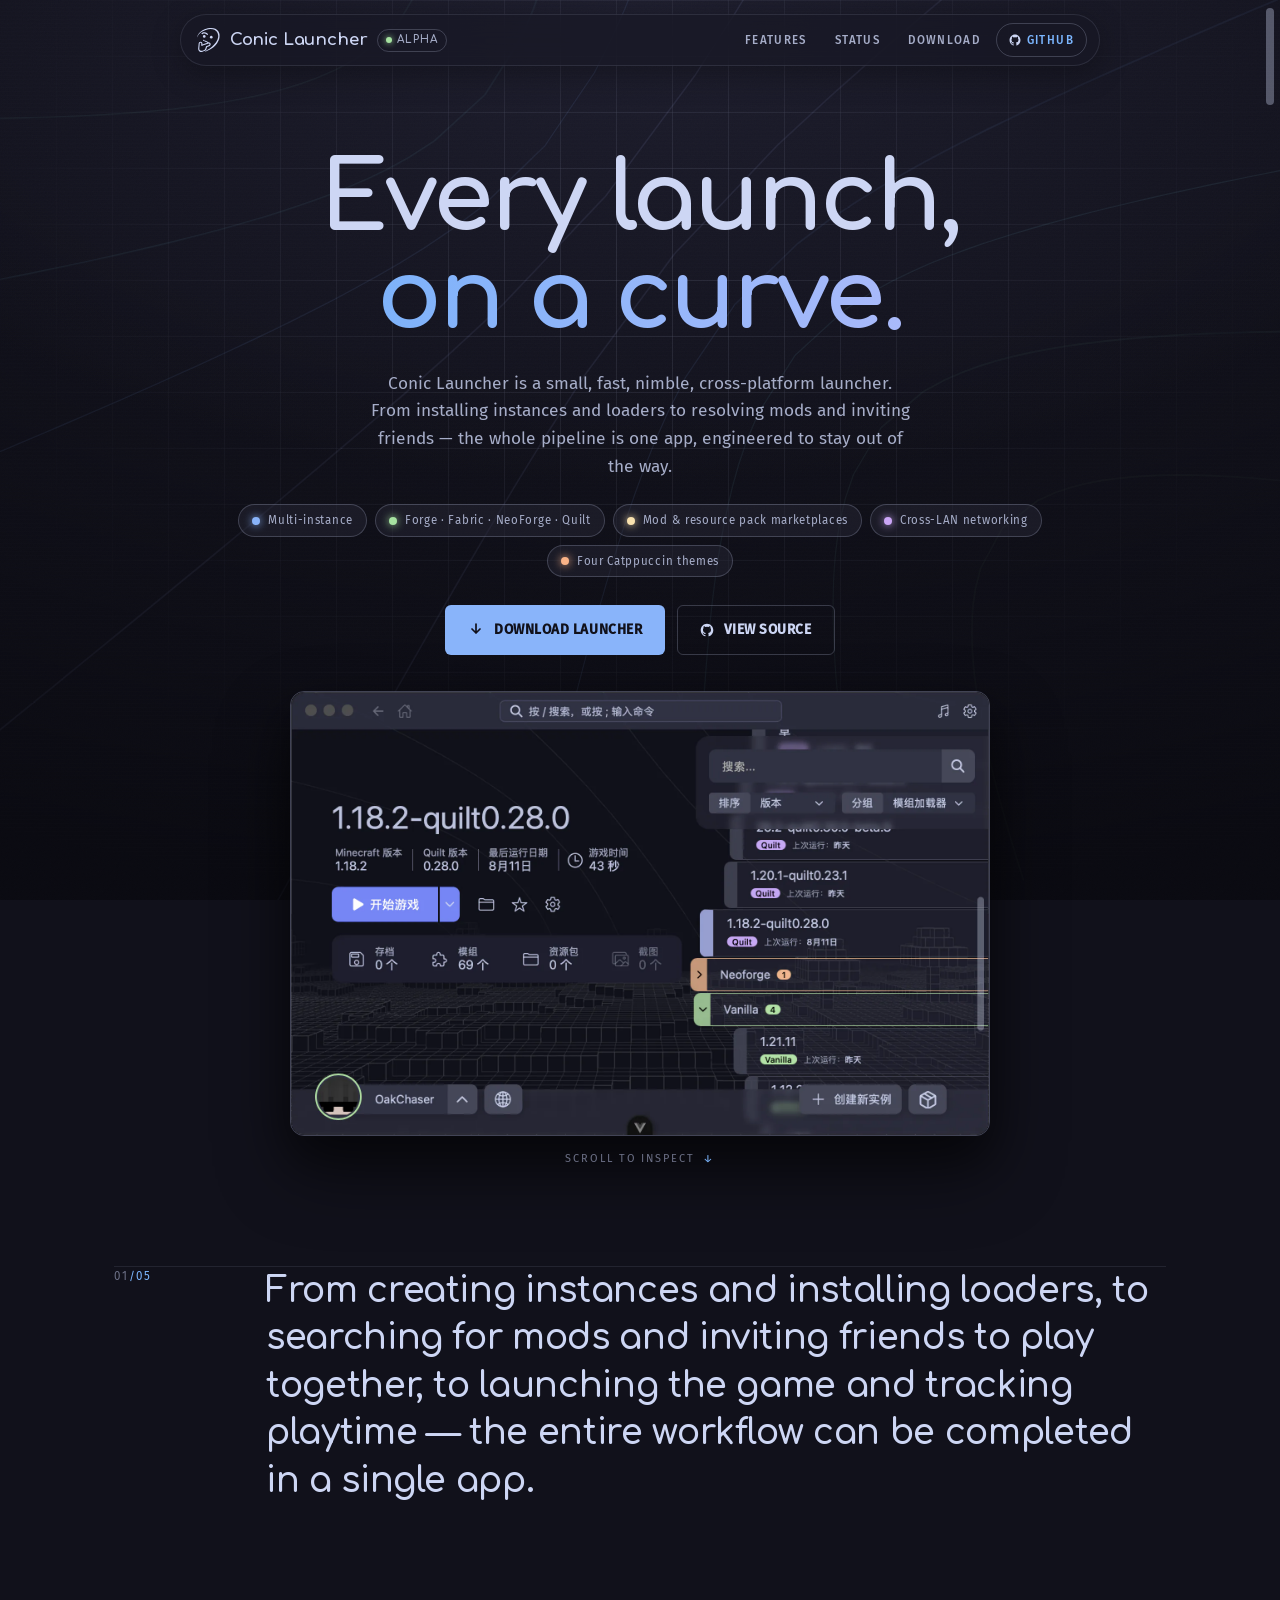
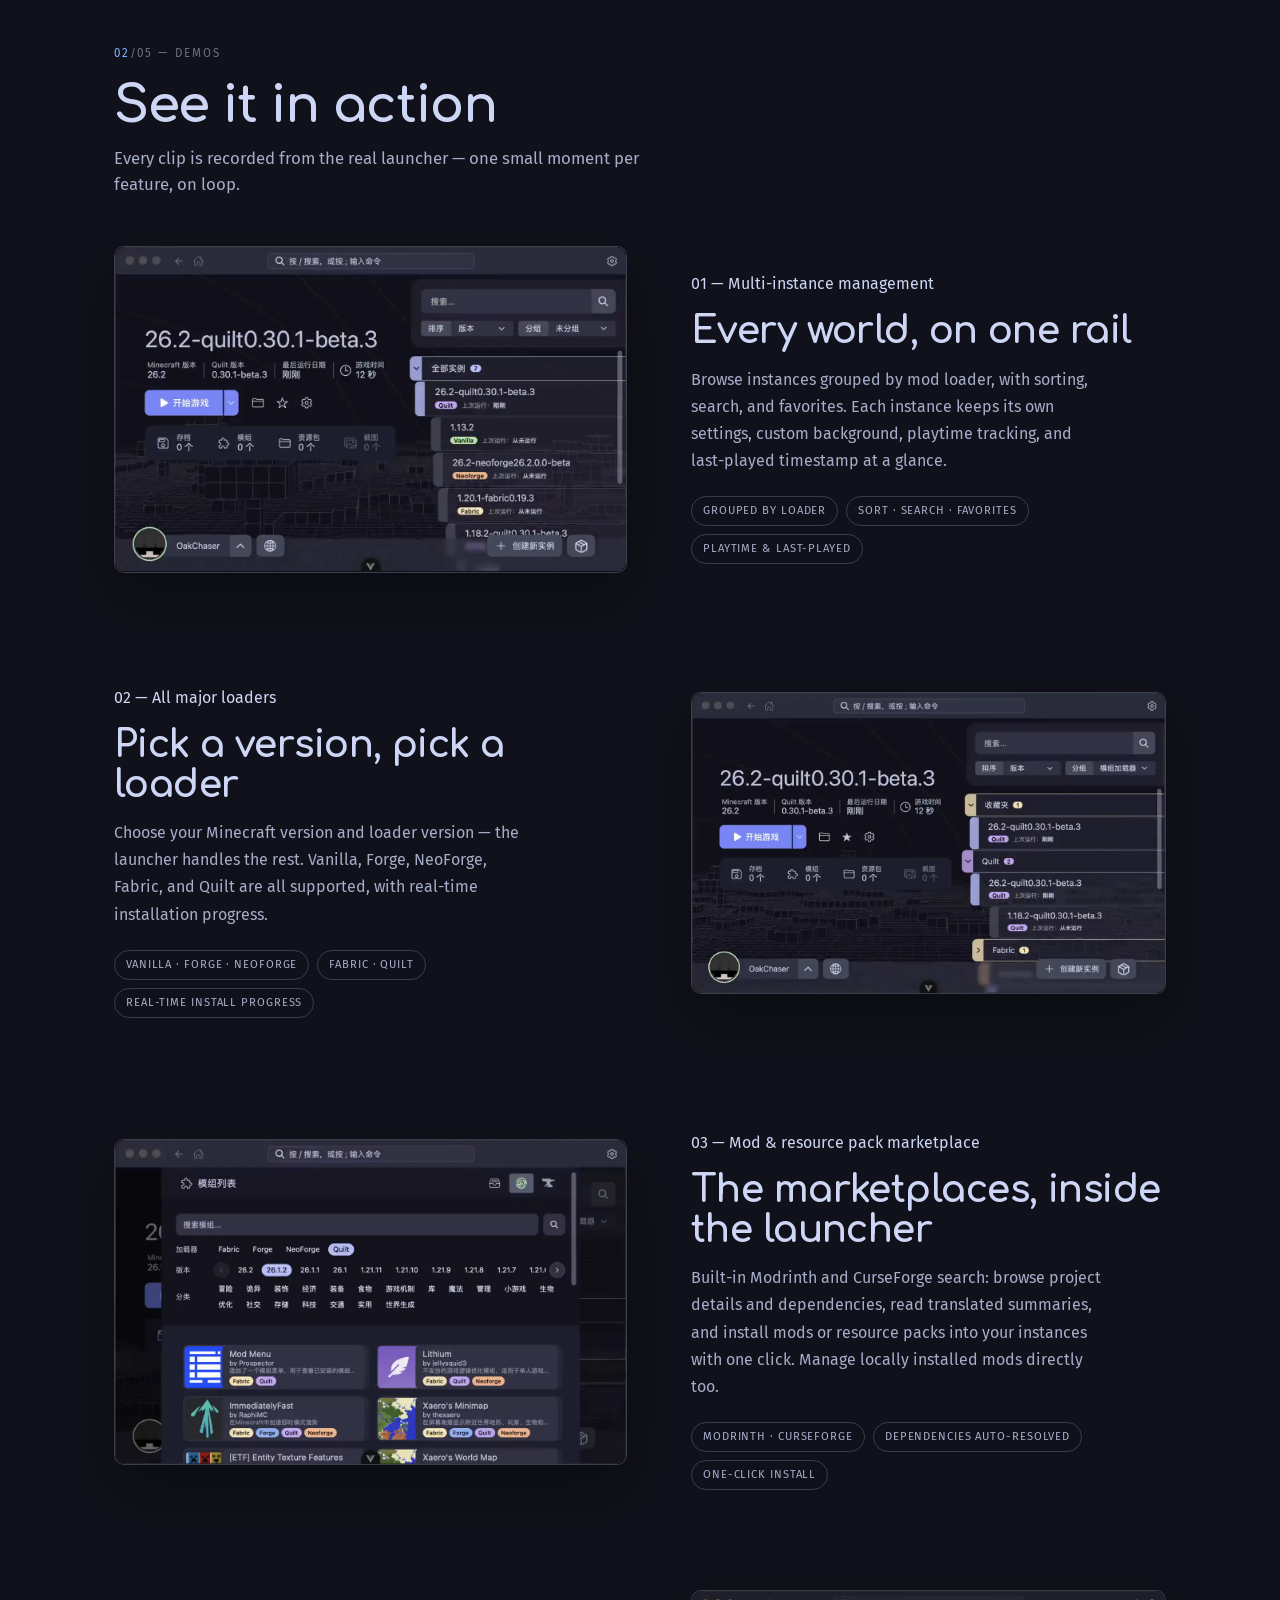
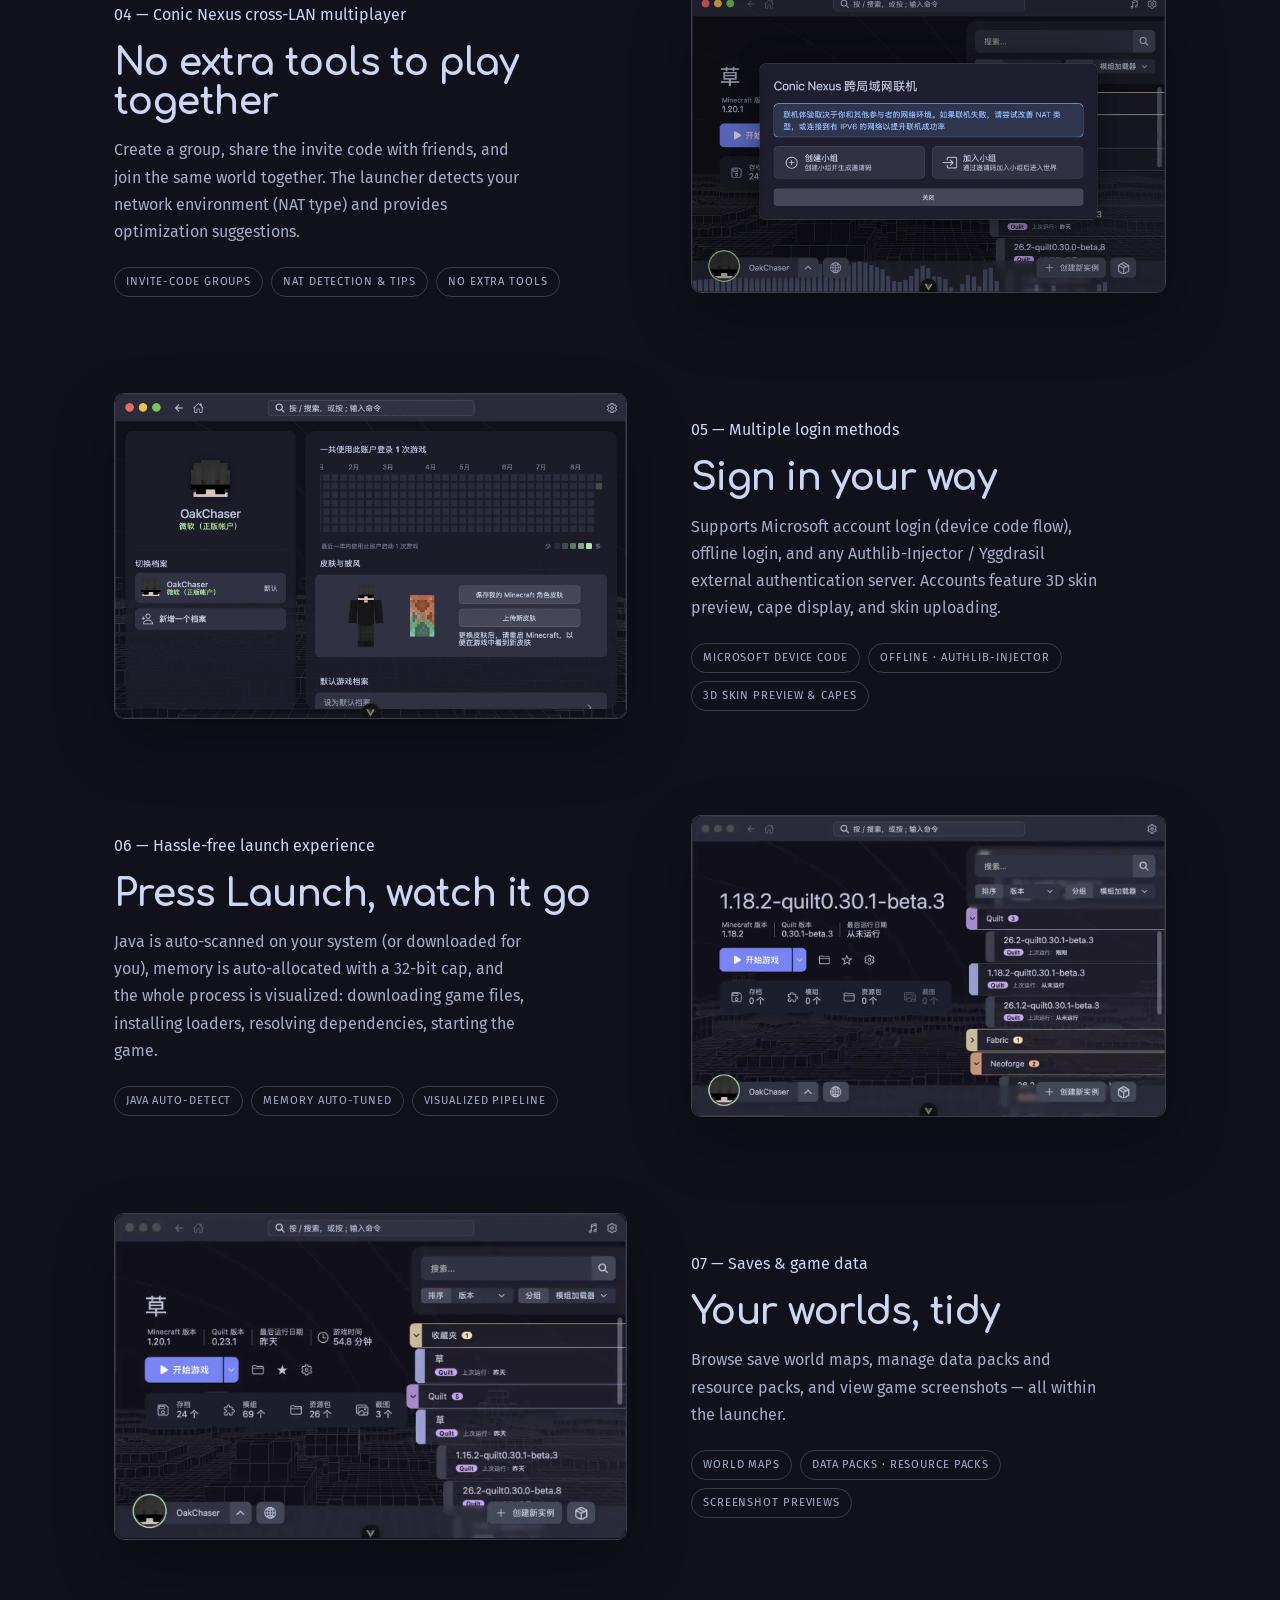
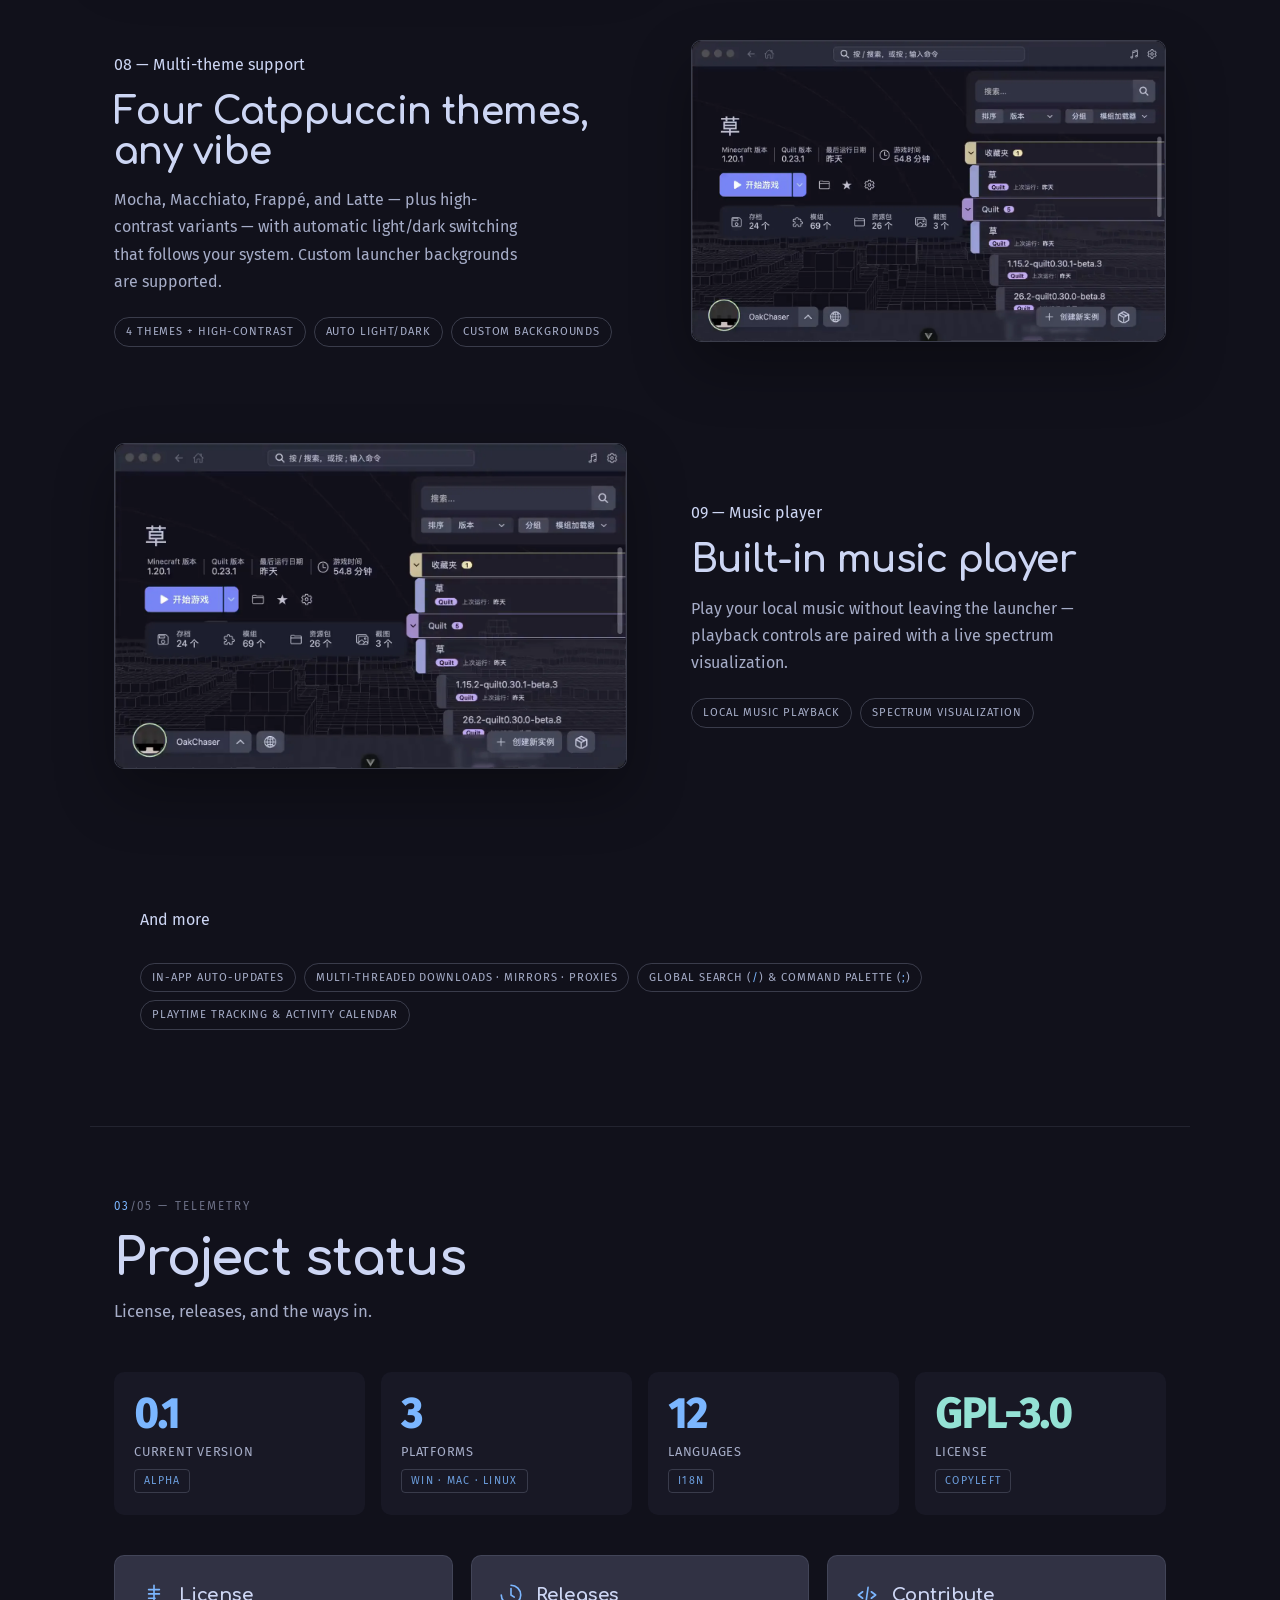
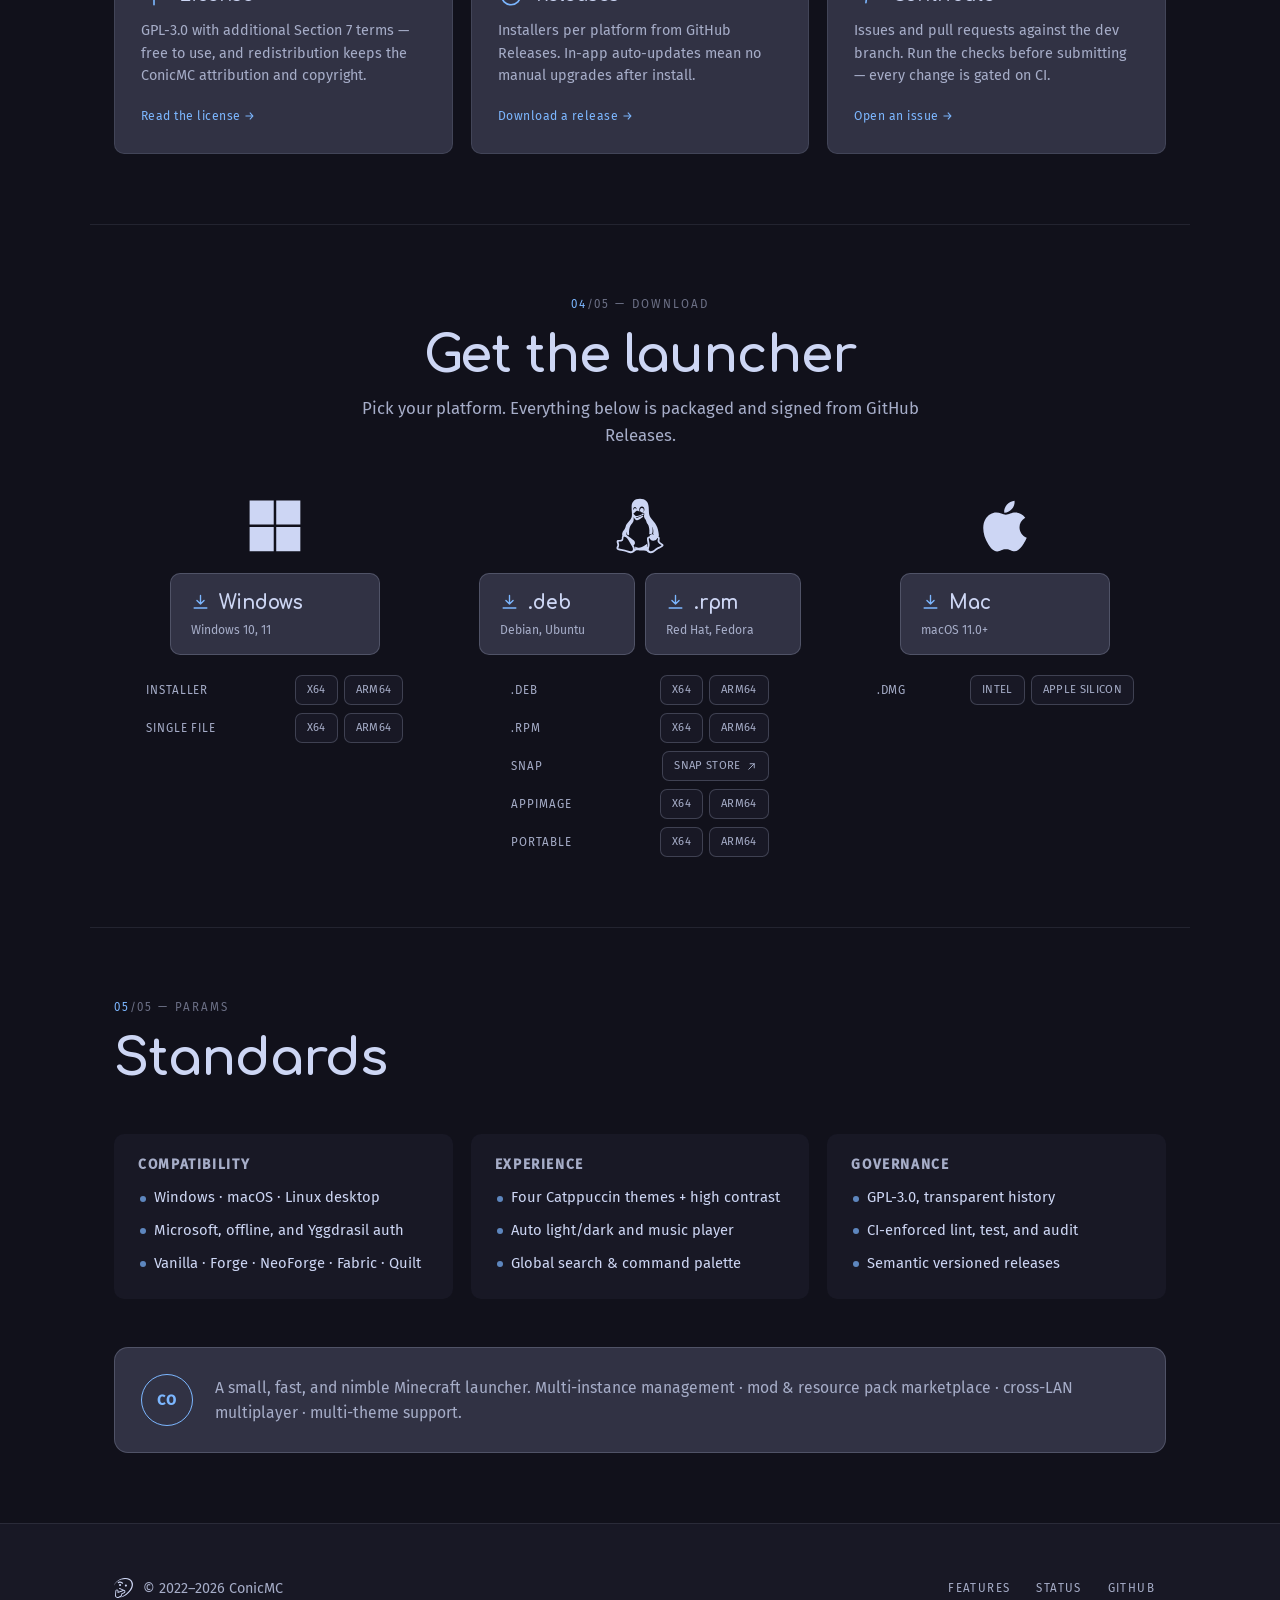
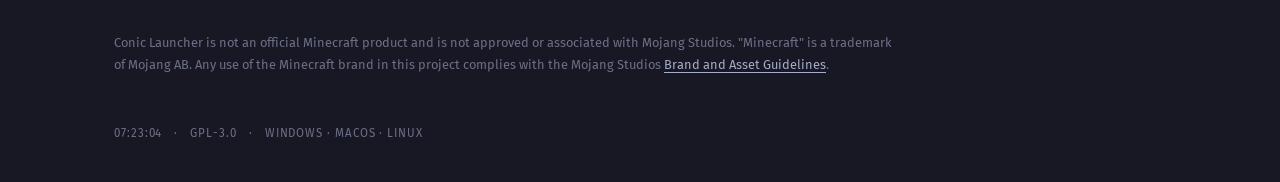
==== commit 6a93856a: "Remove duplicated appimage link Signed-off-by: OakChaser <nya@oakchaser.me>" ====
--- a/index.html
+++ b/index.html
@@ -443,10 +443,6 @@
               <a class="dl-chip" href="https://dl.conicmc.app/latest?os=linux&arch=x64&kind=rpm" target="_blank" rel="noopener">x64</a>
               <a class="dl-chip" href="https://dl.conicmc.app/latest?os=linux&arch=arm64&kind=rpm" target="_blank" rel="noopener">Arm64</a>
             </span></div>
-            <div class="dl-row"><span>executable</span><span class="dl-chips">
-              <a class="dl-chip" href="https://dl.conicmc.app/latest?os=linux&arch=x64&kind=appimage" target="_blank" rel="noopener">x64</a>
-              <a class="dl-chip" href="https://dl.conicmc.app/latest?os=linux&arch=arm64&kind=appimage" target="_blank" rel="noopener">Arm64</a>
-            </span></div>
             <div class="dl-row"><span>Snap</span><span class="dl-chips">
               <a class="dl-chip" href="https://snapcraft.io/" target="_blank" rel="noopener">Snap store
                 <svg viewBox="0 0 16 16" aria-hidden="true"><path d="M4 12 12 4M6 4h6v6" fill="none" stroke="currentColor" stroke-width="1.4" stroke-linecap="round"/></svg>
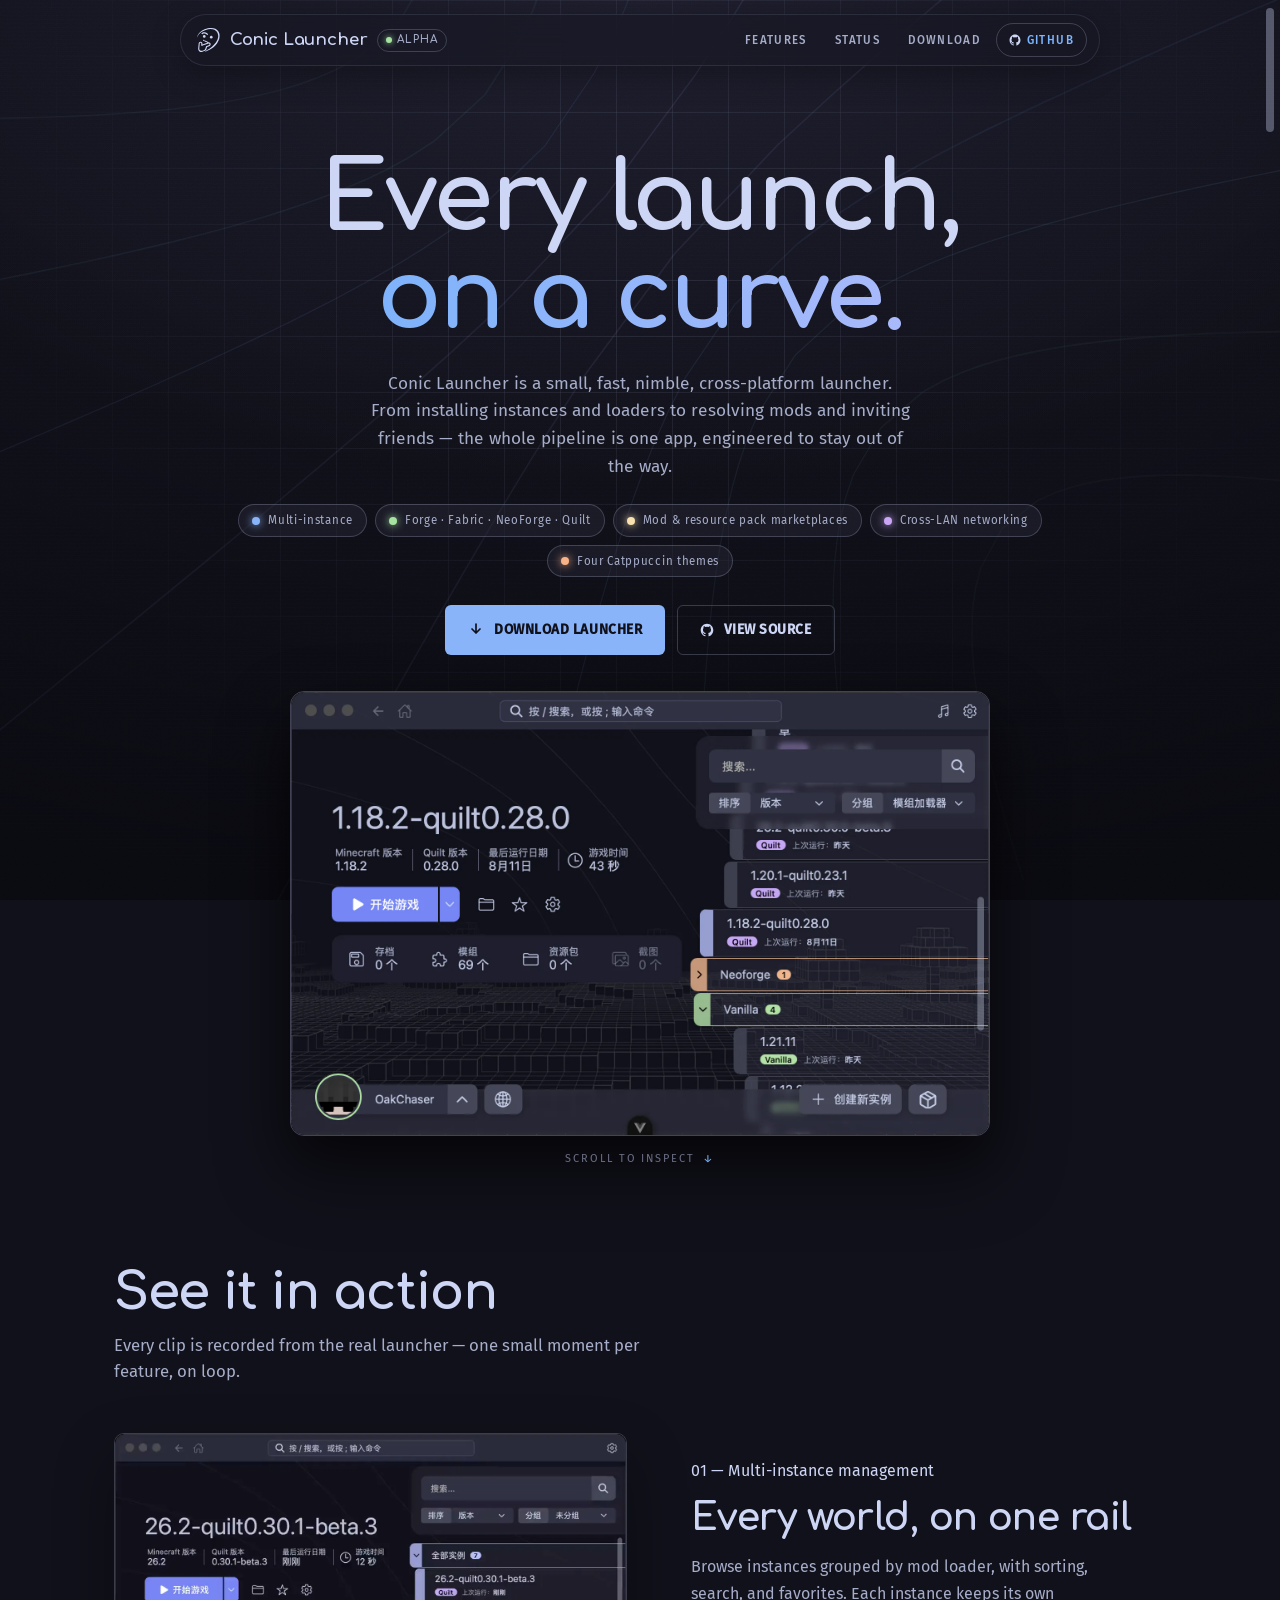
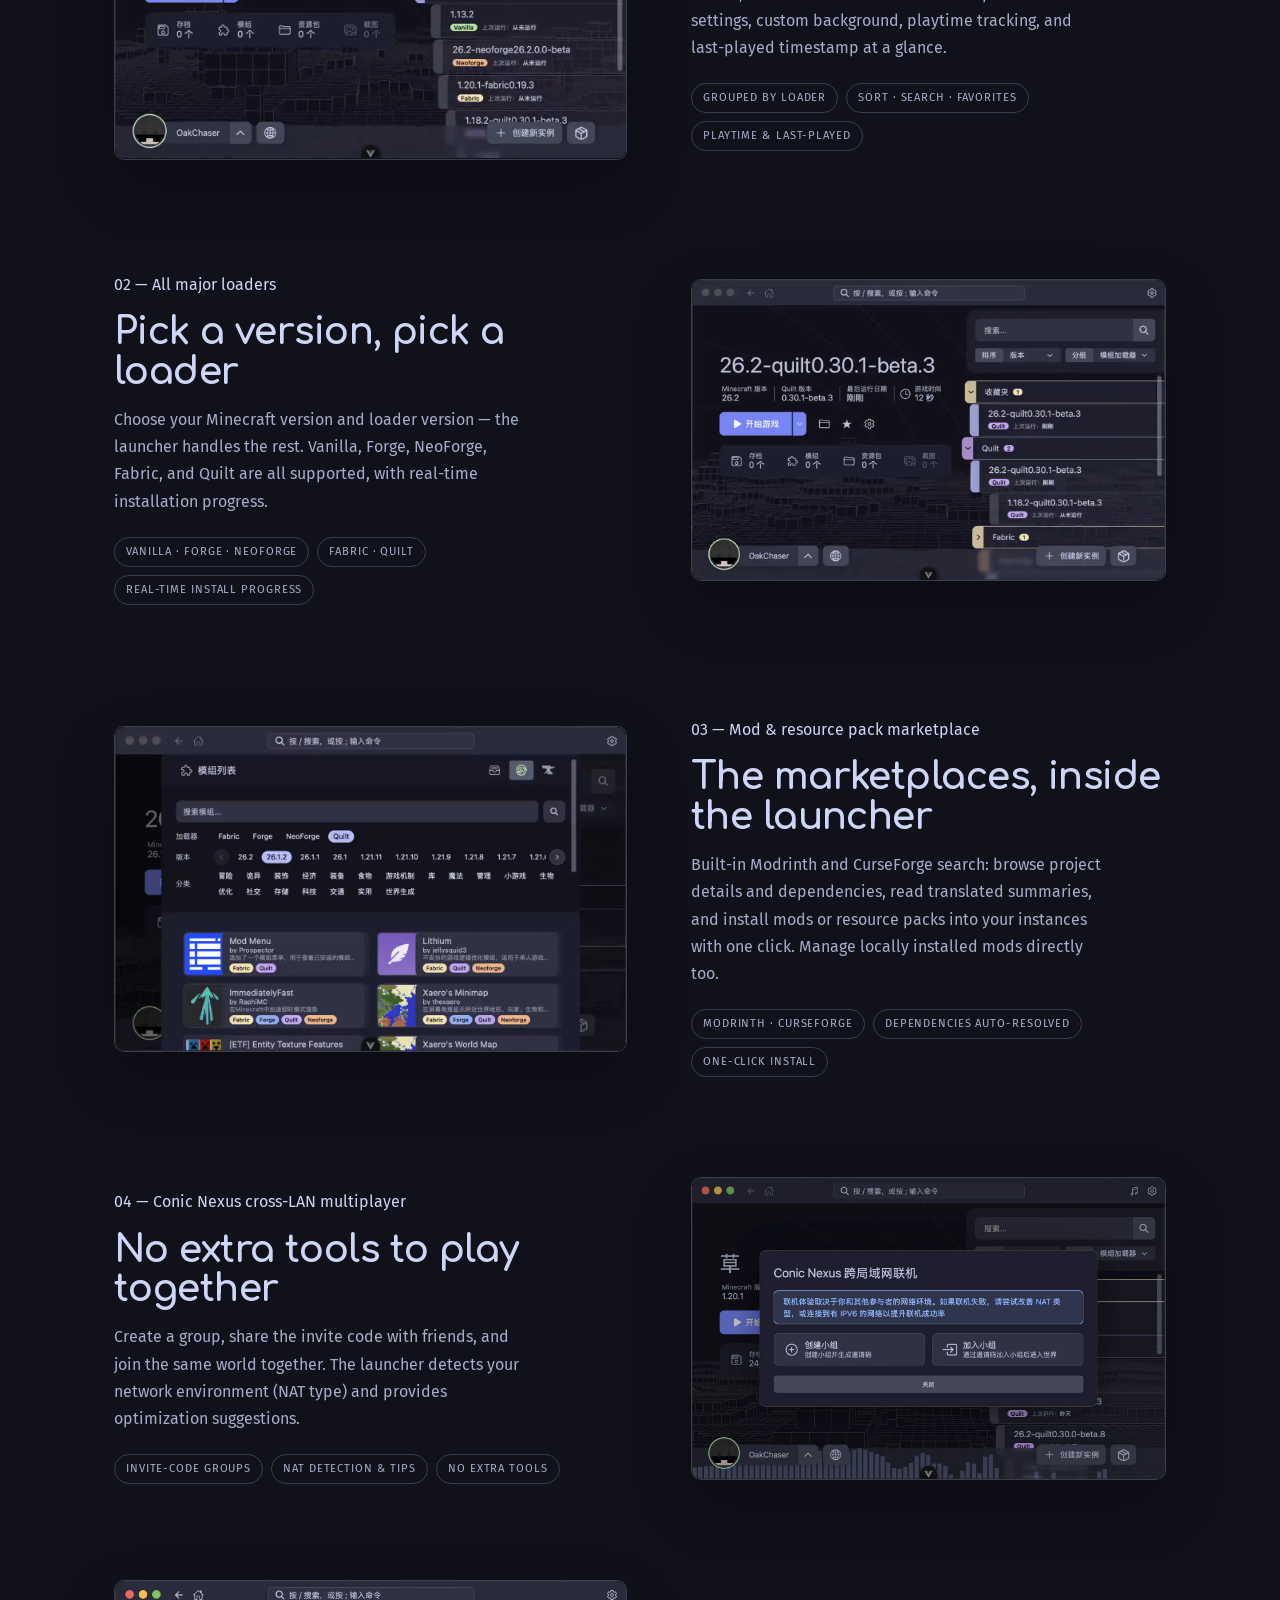
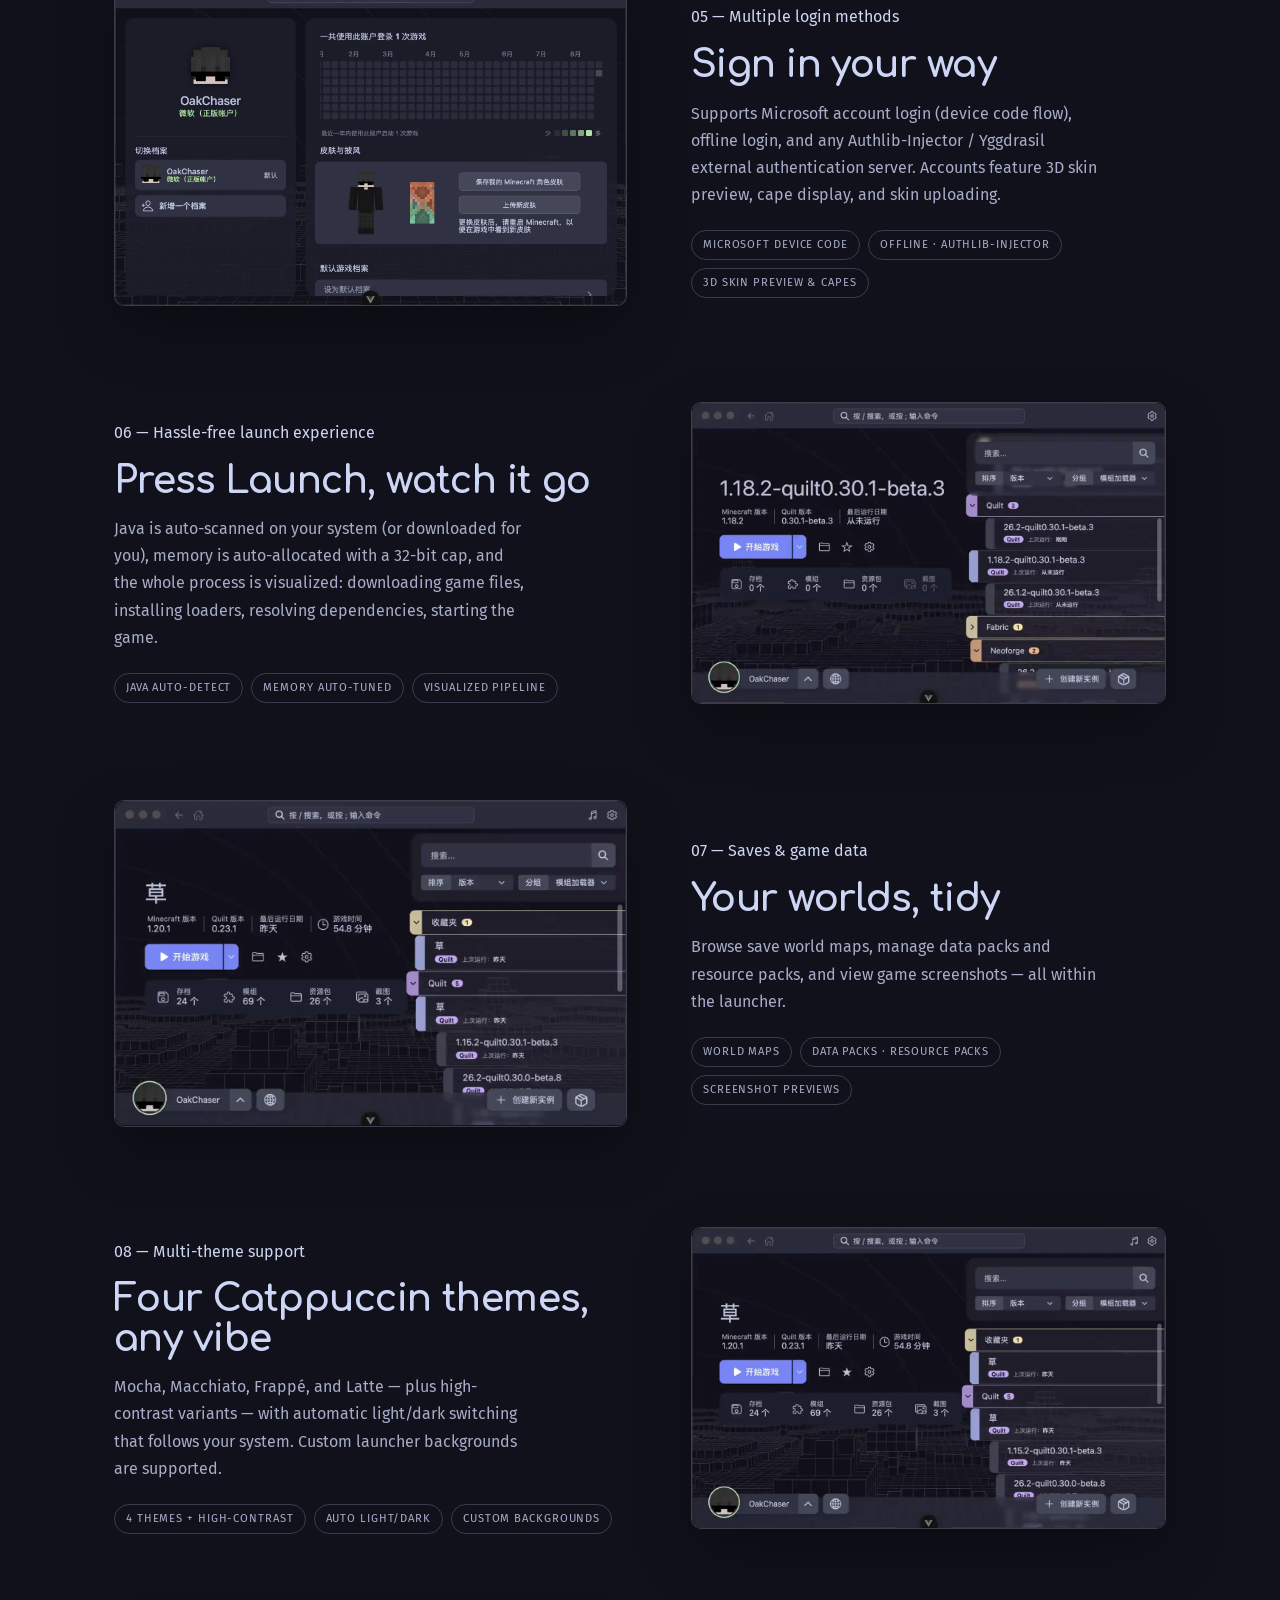
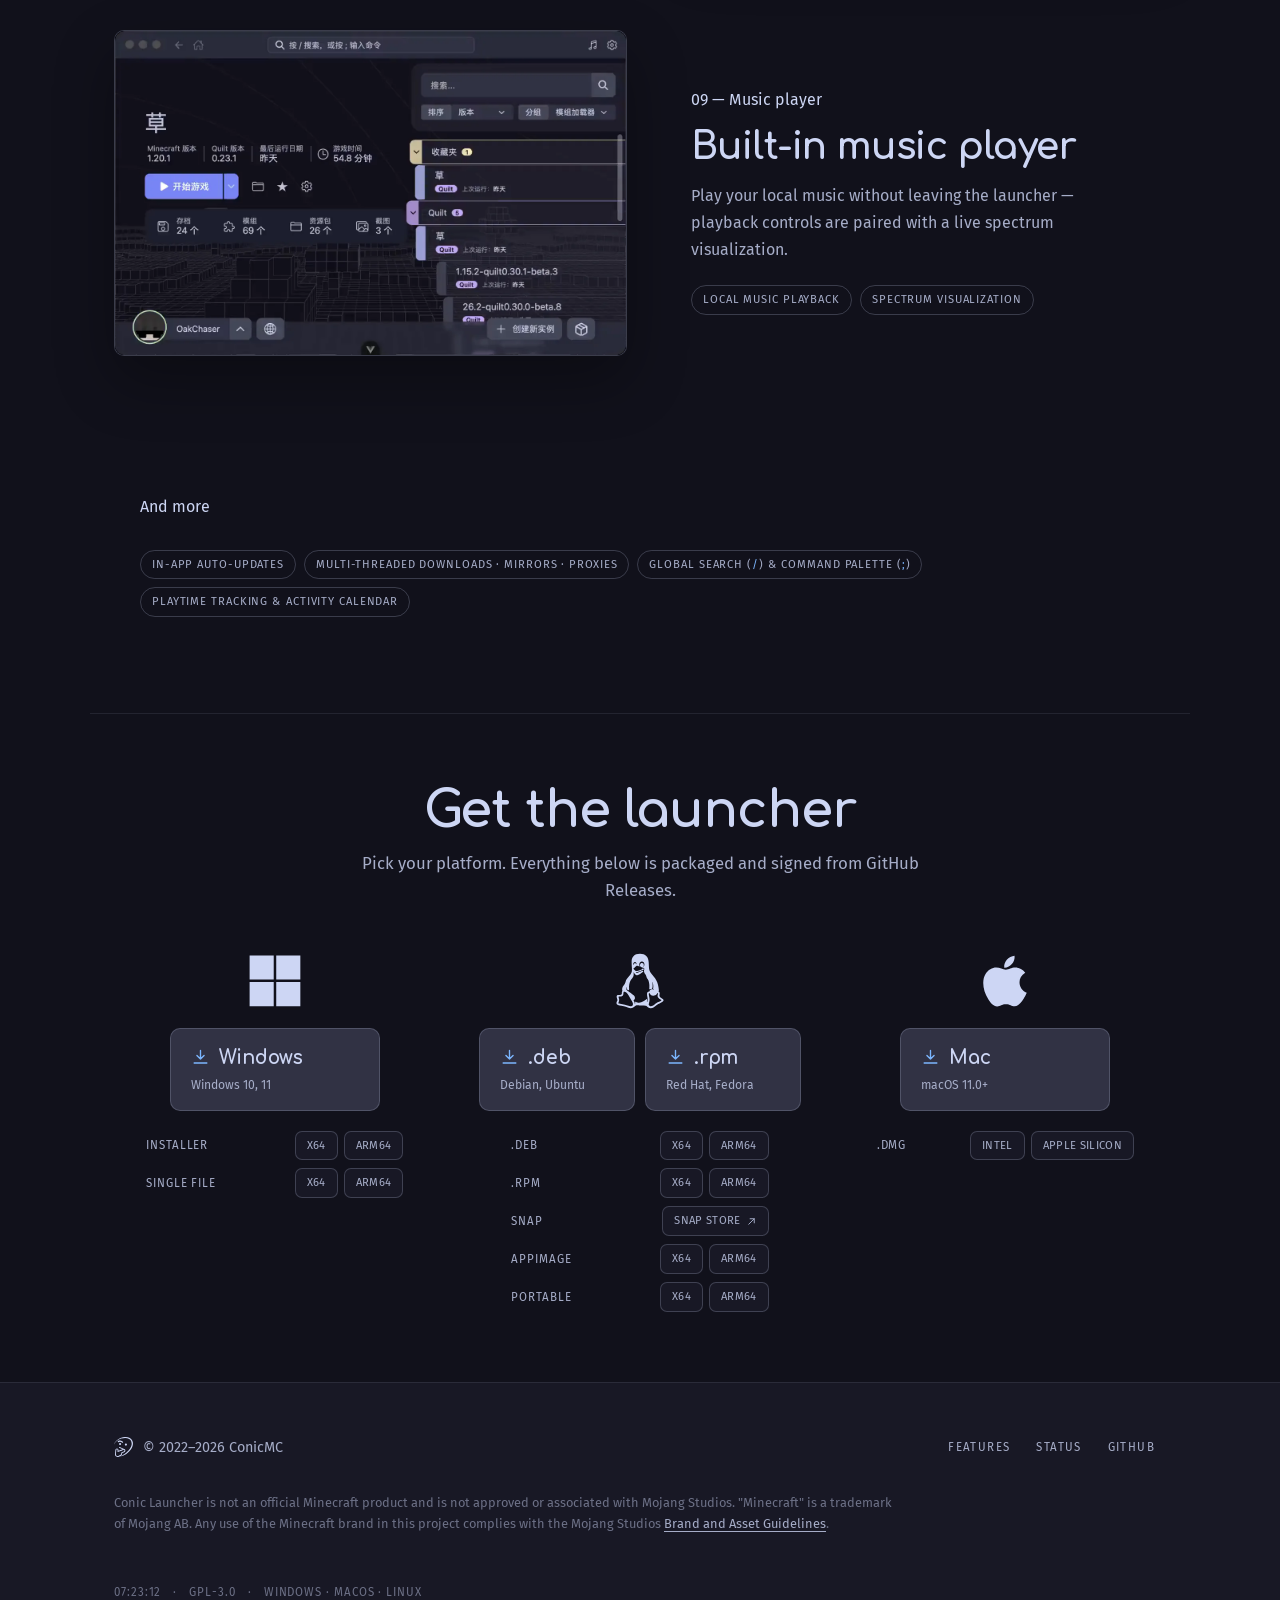
==== commit 810fdba3: "trim useless info" ====
--- a/index.html
+++ b/index.html
@@ -117,24 +117,9 @@
       </div>
     </section>
 
-    <!-- ============ MANIFESTO THESIS ============ -->
-    <section class="thesis">
-      <div class="rule reveal"></div>
-      <div class="thesis-grid">
-        <p class="seq mono reveal">01<span>/05</span></p>
-        <p class="thesis-text reveal d1">
-          From creating instances and installing loaders, to searching for
-          mods and inviting friends to play together, to launching the game
-          and tracking playtime — the entire workflow can be completed in a
-          single app.
-        </p>
-      </div>
-    </section>
-
     <!-- ============ FEATURES / SHOWCASE ============ -->
     <section class="showcase chapter" id="features">
       <header class="chapter-head reveal">
-        <p class="seq mono"><span>02</span>/05 — Demos</p>
         <h2 class="chapter-title">See it in action</h2>
         <p class="chapter-sub">Every clip is recorded from the real launcher — one small moment per feature, on loop.</p>
       </header>
@@ -311,78 +296,9 @@
       </div>
     </section>
 
-    <!-- ============ PROJECT STATUS ============ -->
-    <section class="status chapter" id="status">
-      <header class="chapter-head reveal">
-        <p class="seq mono"><span>03</span>/05 — Telemetry</p>
-        <h2 class="chapter-title">Project status</h2>
-        <p class="chapter-sub">License, releases, and the ways in.</p>
-      </header>
-
-      <div class="metric-row reveal">
-        <div class="metric">
-          <span class="metric-num mono" data-count="0.1" data-decimals="1">0.0</span>
-          <span class="metric-label">current version</span>
-          <span class="tag">alpha</span>
-        </div>
-        <div class="metric">
-          <span class="metric-num mono" data-count="3">0</span>
-          <span class="metric-label">platforms</span>
-          <span class="tag">win · mac · linux</span>
-        </div>
-        <div class="metric">
-          <span class="metric-num mono" data-count="12">0</span>
-          <span class="metric-label">languages</span>
-          <span class="tag">i18n</span>
-        </div>
-        <div class="metric">
-          <span class="metric-num mono"><span class="gpl">GPL-3.0</span></span>
-          <span class="metric-label">license</span>
-          <span class="tag">copyleft</span>
-        </div>
-      </div>
-
-      <div class="status-grid">
-        <article class="status-card reveal">
-          <div class="card-top">
-            <svg class="icon" viewBox="0 0 24 24" aria-hidden="true">
-              <path d="M12 3v18M7 7h10M7 11h10M7 15h6" fill="none" stroke="currentColor" stroke-width="1.5" stroke-linecap="round"/>
-            </svg>
-            <h3>License</h3>
-          </div>
-          <p>GPL-3.0 with additional Section 7 terms — free to use, and redistribution keeps the ConicMC attribution and copyright.</p>
-          <a class="text-link" href="https://github.com/conic-apps/launcher/blob/dev/LICENSE" target="_blank" rel="noopener">Read the license <span>→</span></a>
-        </article>
-
-        <article class="status-card reveal">
-          <div class="card-top">
-            <svg class="icon" viewBox="0 0 24 24" aria-hidden="true">
-              <path d="M3 12a9 9 0 1 0 9-9" fill="none" stroke="currentColor" stroke-width="1.5" stroke-linecap="round"/>
-              <path d="M12 6v6l3 2" fill="none" stroke="currentColor" stroke-width="1.5" stroke-linecap="round"/>
-            </svg>
-            <h3>Releases</h3>
-          </div>
-          <p>Installers per platform from GitHub Releases. In-app auto-updates mean no manual upgrades after install.</p>
-          <a class="text-link" href="https://github.com/conic-apps/launcher/releases" target="_blank" rel="noopener">Download a release <span>→</span></a>
-        </article>
-
-        <article class="status-card reveal">
-          <div class="card-top">
-            <svg class="icon" viewBox="0 0 24 24" aria-hidden="true">
-              <path d="M8 9l-4 3 4 3M16 9l4 3-4 3M13 5l-2 14" fill="none" stroke="currentColor" stroke-width="1.5" stroke-linecap="round" stroke-linejoin="round"/>
-            </svg>
-            <h3>Contribute</h3>
-          </div>
-          <p>Issues and pull requests against the <code>dev</code> branch. Run the checks before submitting — every change is gated on CI.</p>
-          <a class="text-link" href="https://github.com/conic-apps/launcher/issues" target="_blank" rel="noopener">Open an issue <span>→</span></a>
-        </article>
-      </div>
-    </section>
-
     <!-- ============ DOWNLOAD ============ -->
     <section class="download chapter" id="download">
       <header class="chapter-head chapter-head-center reveal">
-        <p class="seq mono"><span>04</span>/05 — Download</p>
         <h2 class="chapter-title">Get the launcher</h2>
         <p class="chapter-sub">Pick your platform. Everything below is packaged and signed from GitHub Releases.</p>
       </header>
@@ -481,44 +397,6 @@
 
       </div>
     </section>
-
-    <!-- ============ ETHICS / NOTICE ============ -->
-    <section class="notice chapter" id="notice">
-      <header class="chapter-head reveal">
-        <p class="seq mono"><span>05</span>/05 — Params</p>
-        <h2 class="chapter-title">Standards</h2>
-      </header>
-      <div class="notice-grid reveal">
-        <div class="notice-block">
-          <h3>Compatibility</h3>
-          <ul>
-            <li>Windows · macOS · Linux desktop</li>
-            <li>Microsoft, offline, and Yggdrasil auth</li>
-            <li>Vanilla · Forge · NeoForge · Fabric · Quilt</li>
-          </ul>
-        </div>
-        <div class="notice-block">
-          <h3>Experience</h3>
-          <ul>
-            <li>Four Catppuccin themes + high contrast</li>
-            <li>Auto light/dark and music player</li>
-            <li>Global search &amp; command palette</li>
-          </ul>
-        </div>
-        <div class="notice-block">
-          <h3>Governance</h3>
-          <ul>
-            <li>GPL-3.0, transparent history</li>
-            <li>CI-enforced lint, test, and audit</li>
-            <li>Semantic versioned releases</li>
-          </ul>
-        </div>
-      </div>
-      <div class="not-a-resume reveal">
-        <div class="n-mark mono">CO</div>
-        <p>A small, fast, and nimble Minecraft launcher. Multi-instance management · mod &amp; resource pack marketplace · cross-LAN multiplayer · multi-theme support.</p>
-      </div>
-    </section>
   </main>
 
   <!-- ============ FOOTER ============ -->
